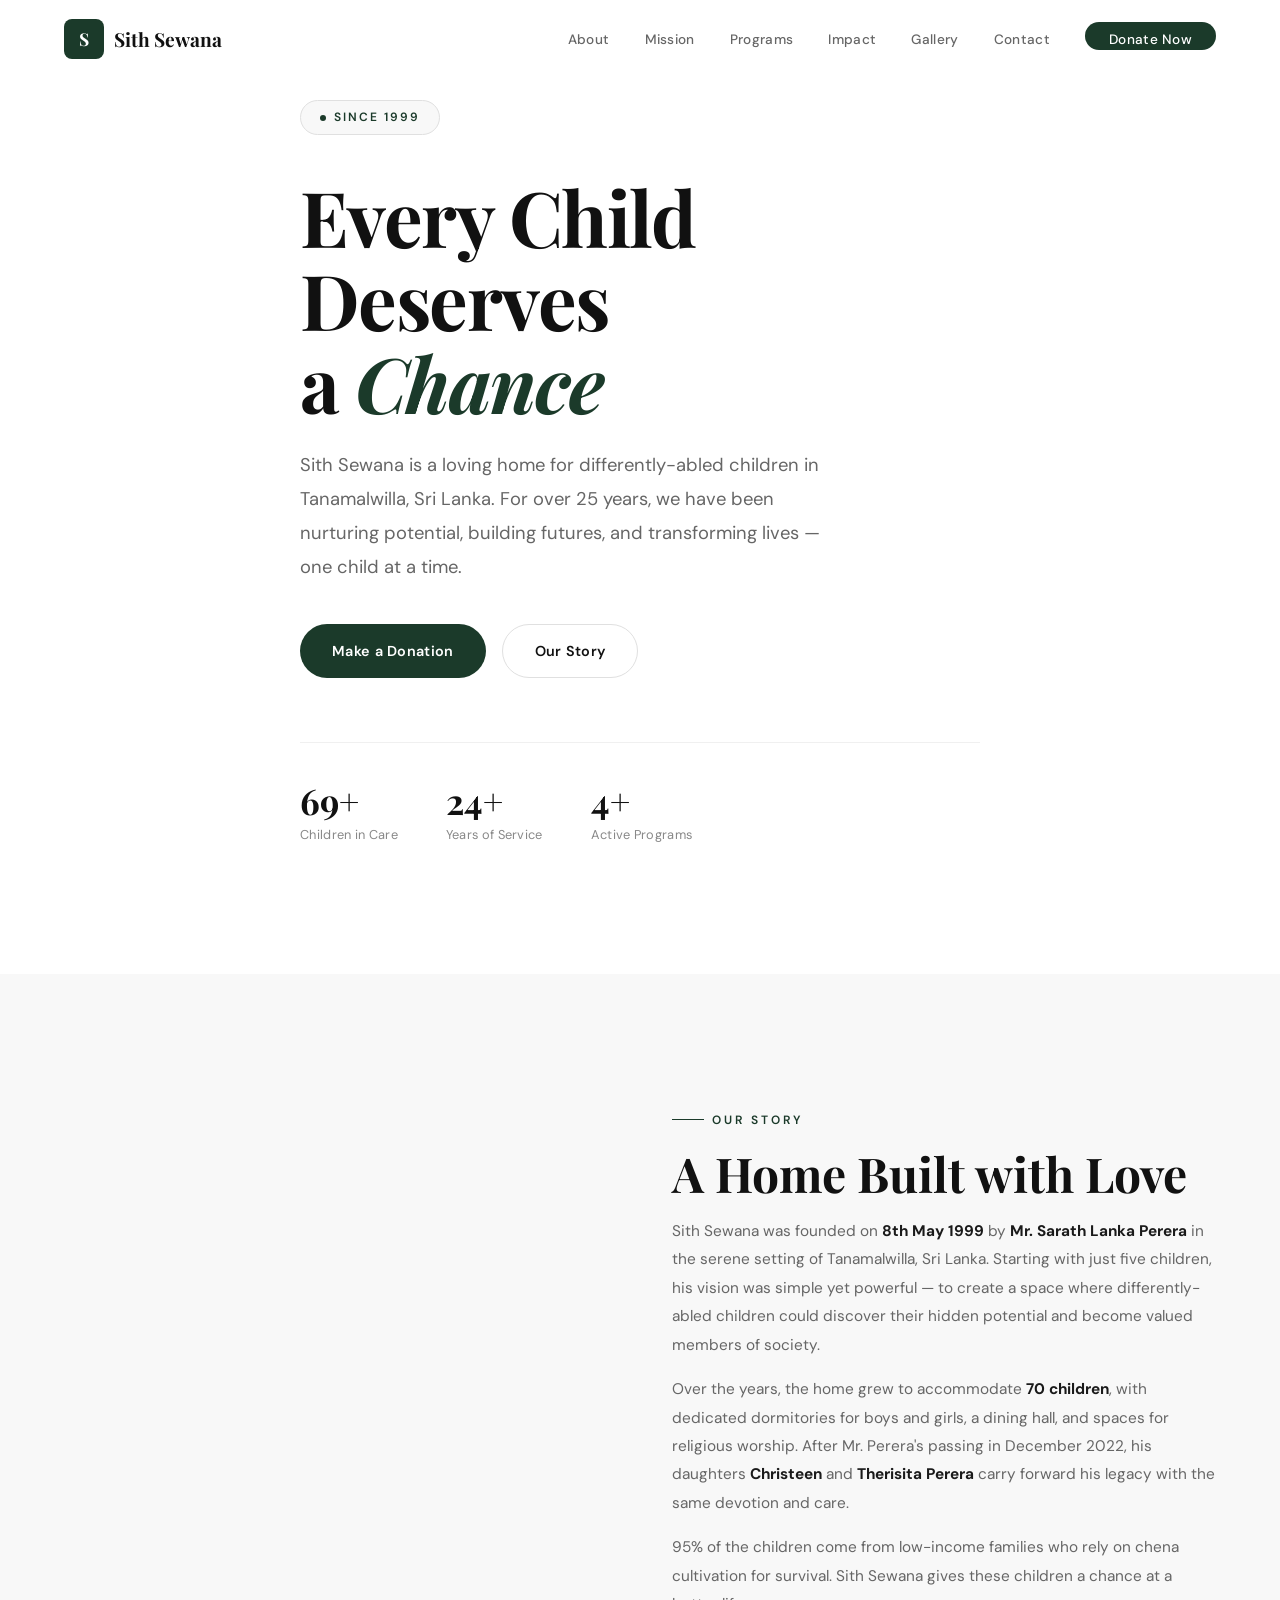
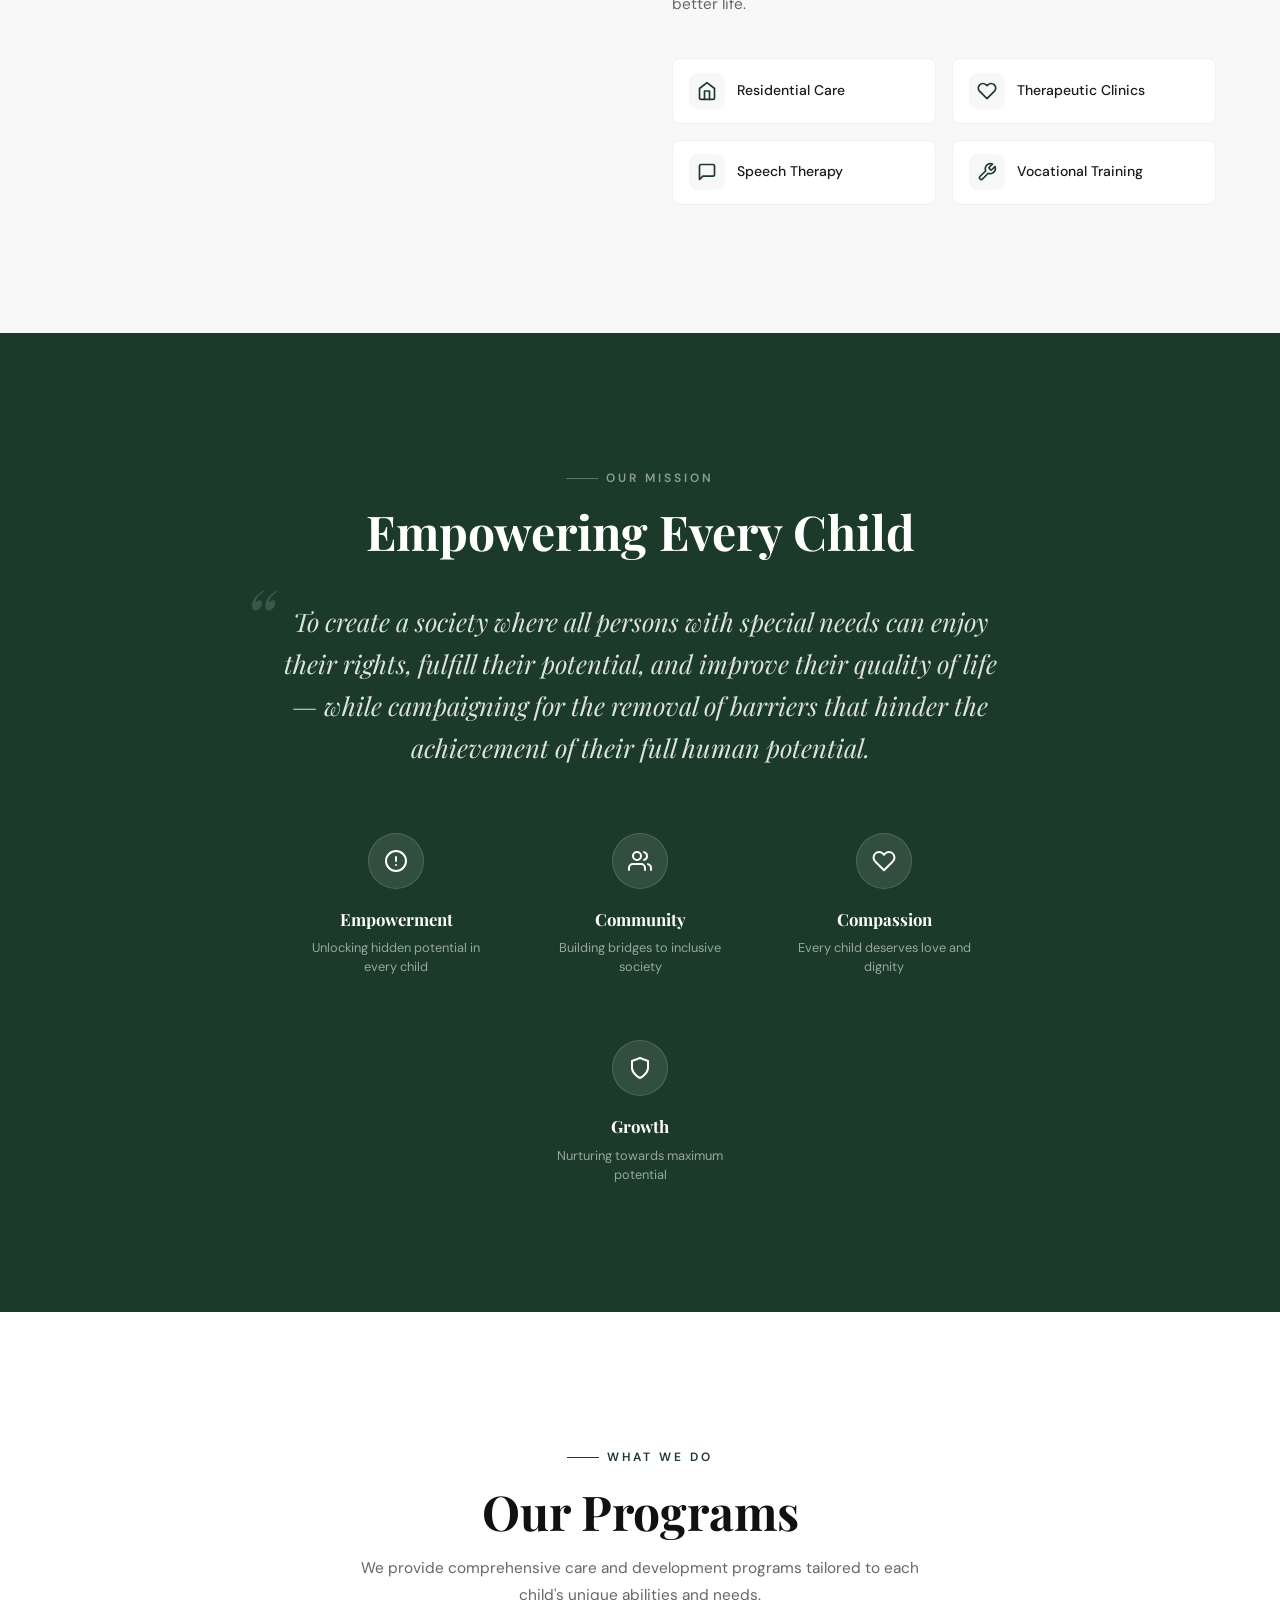
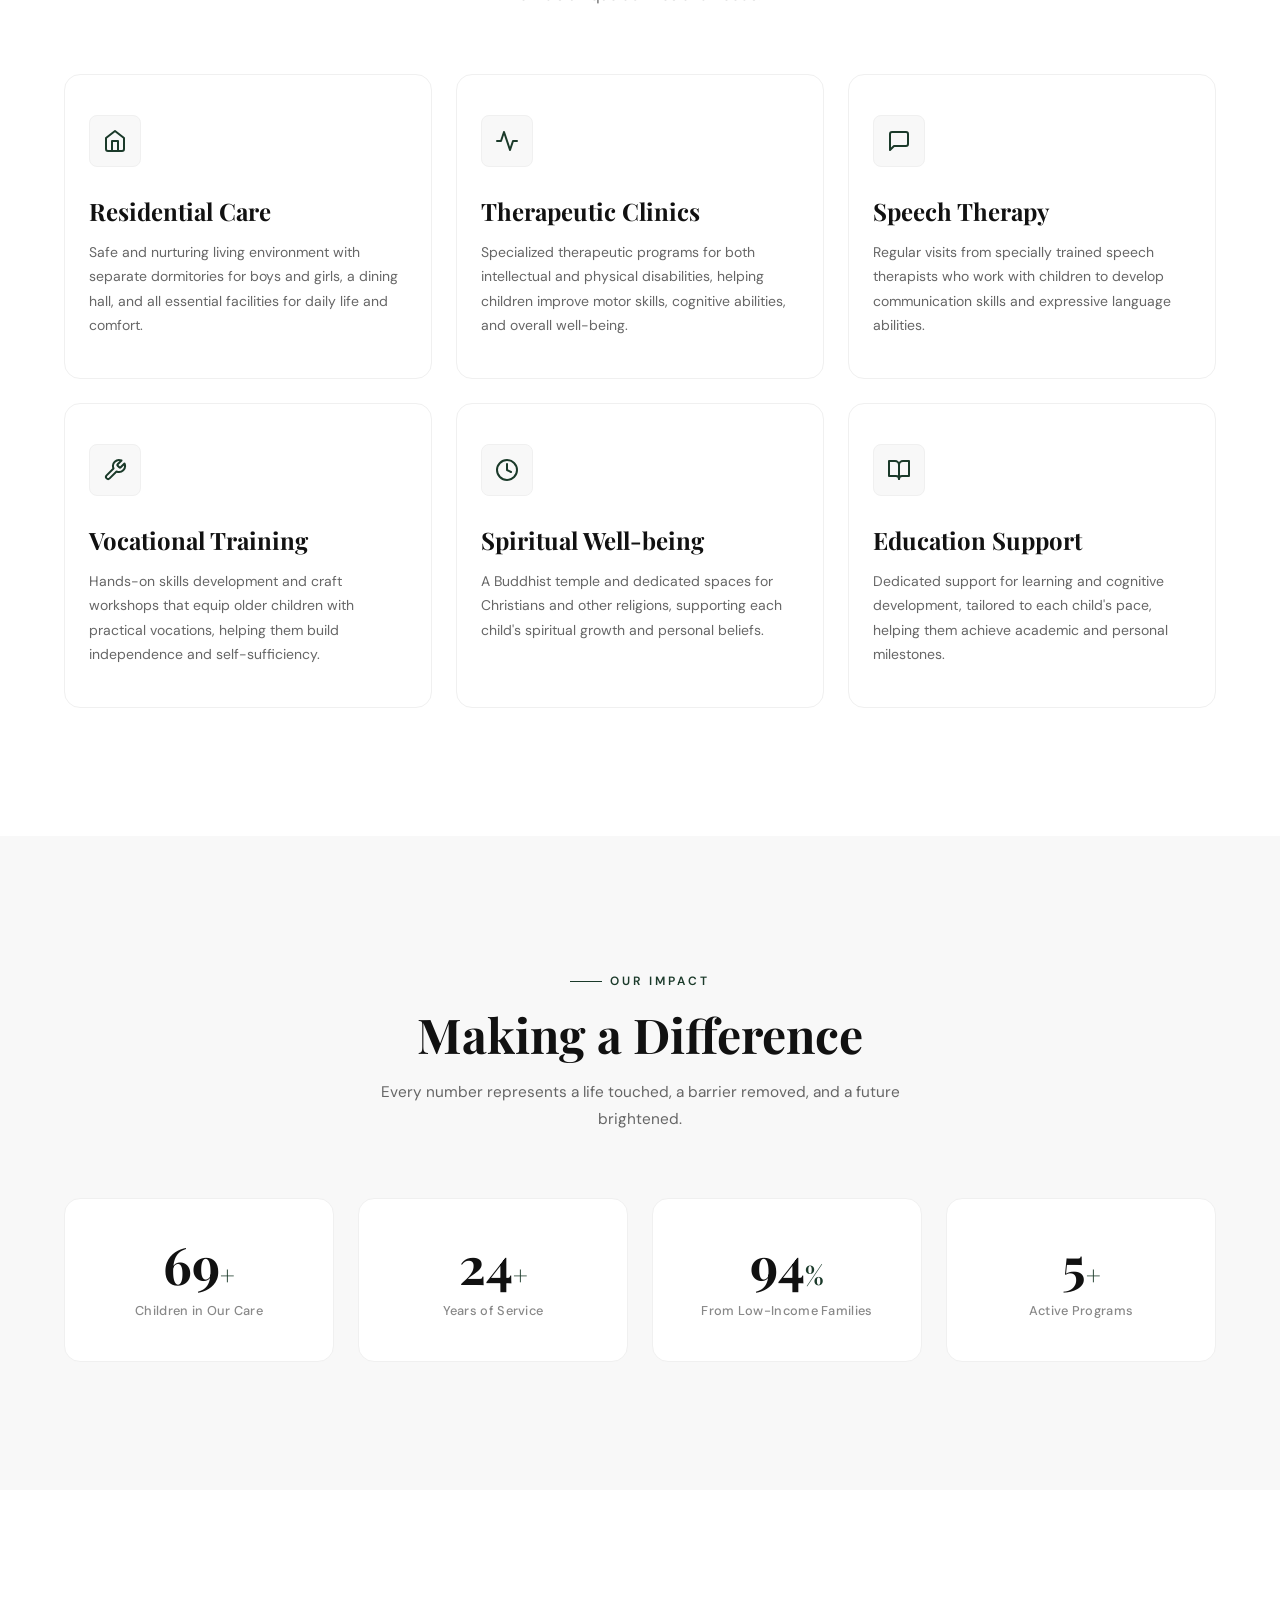
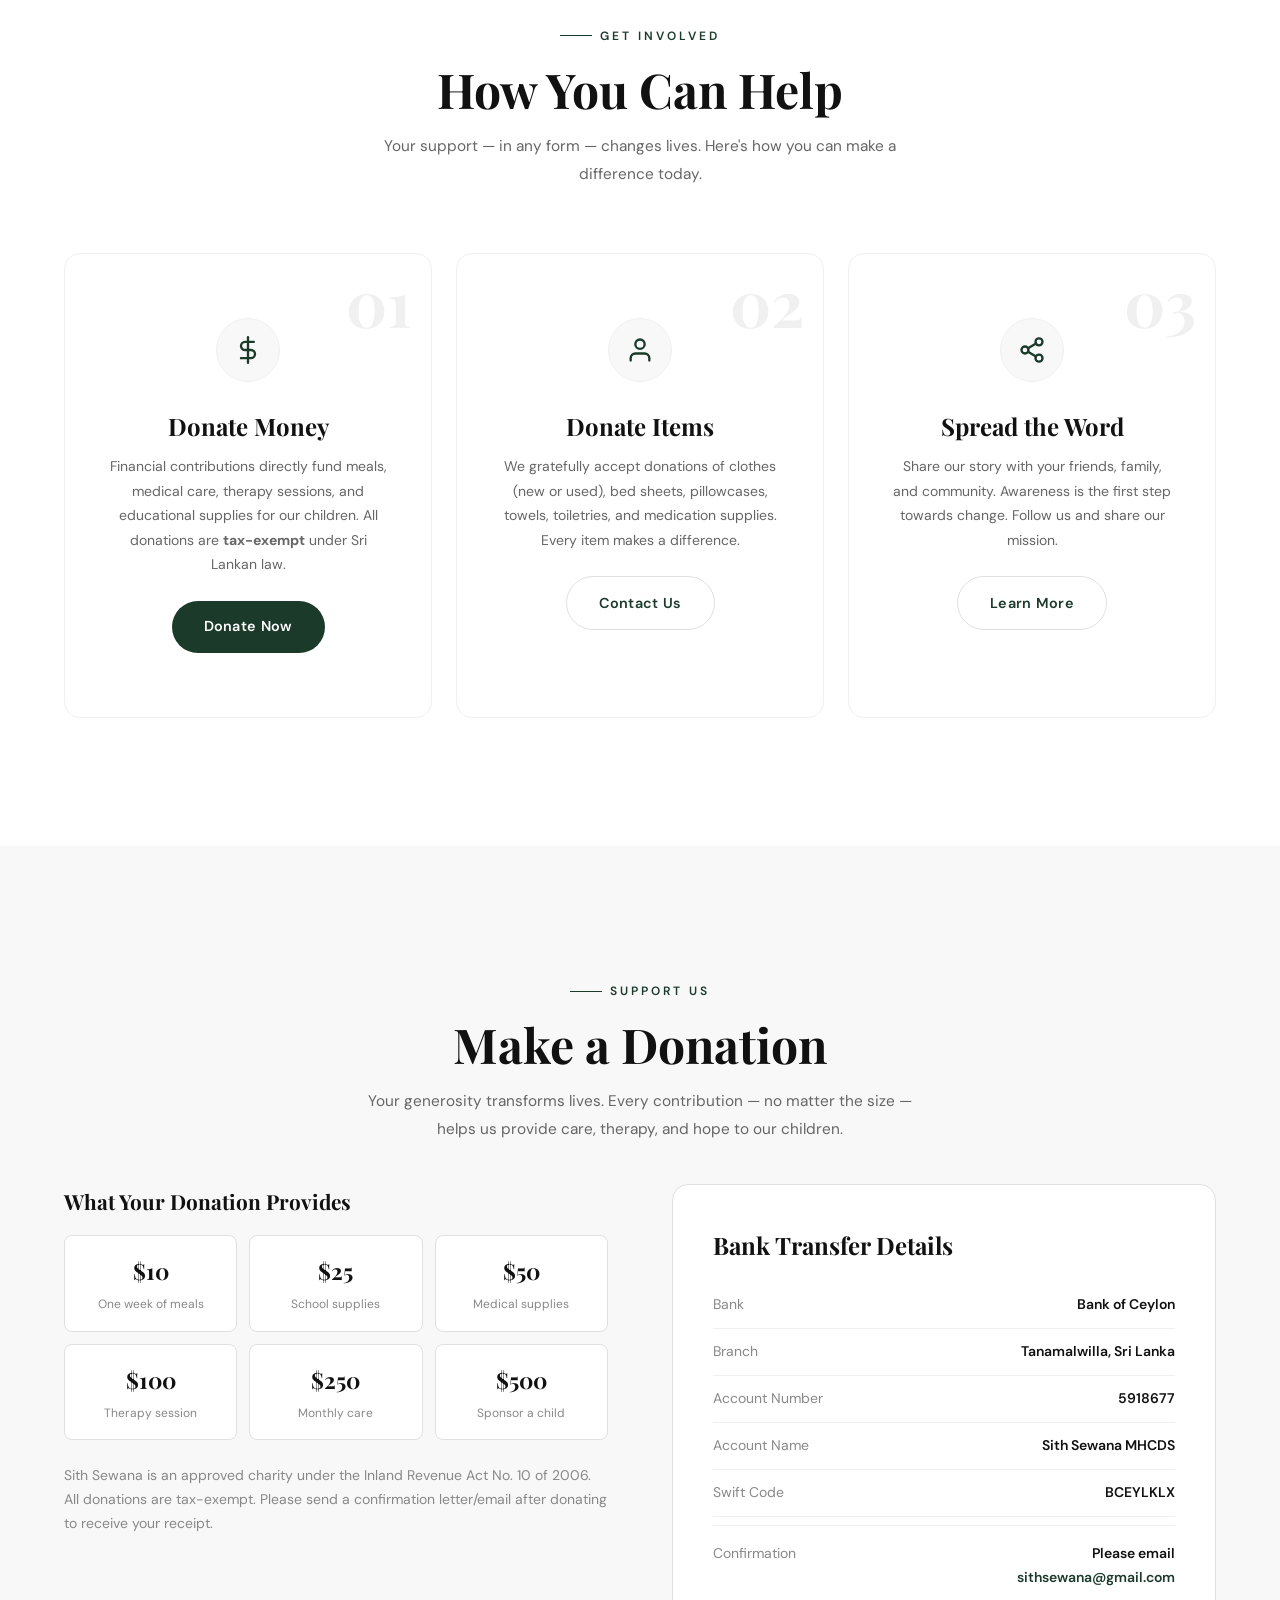
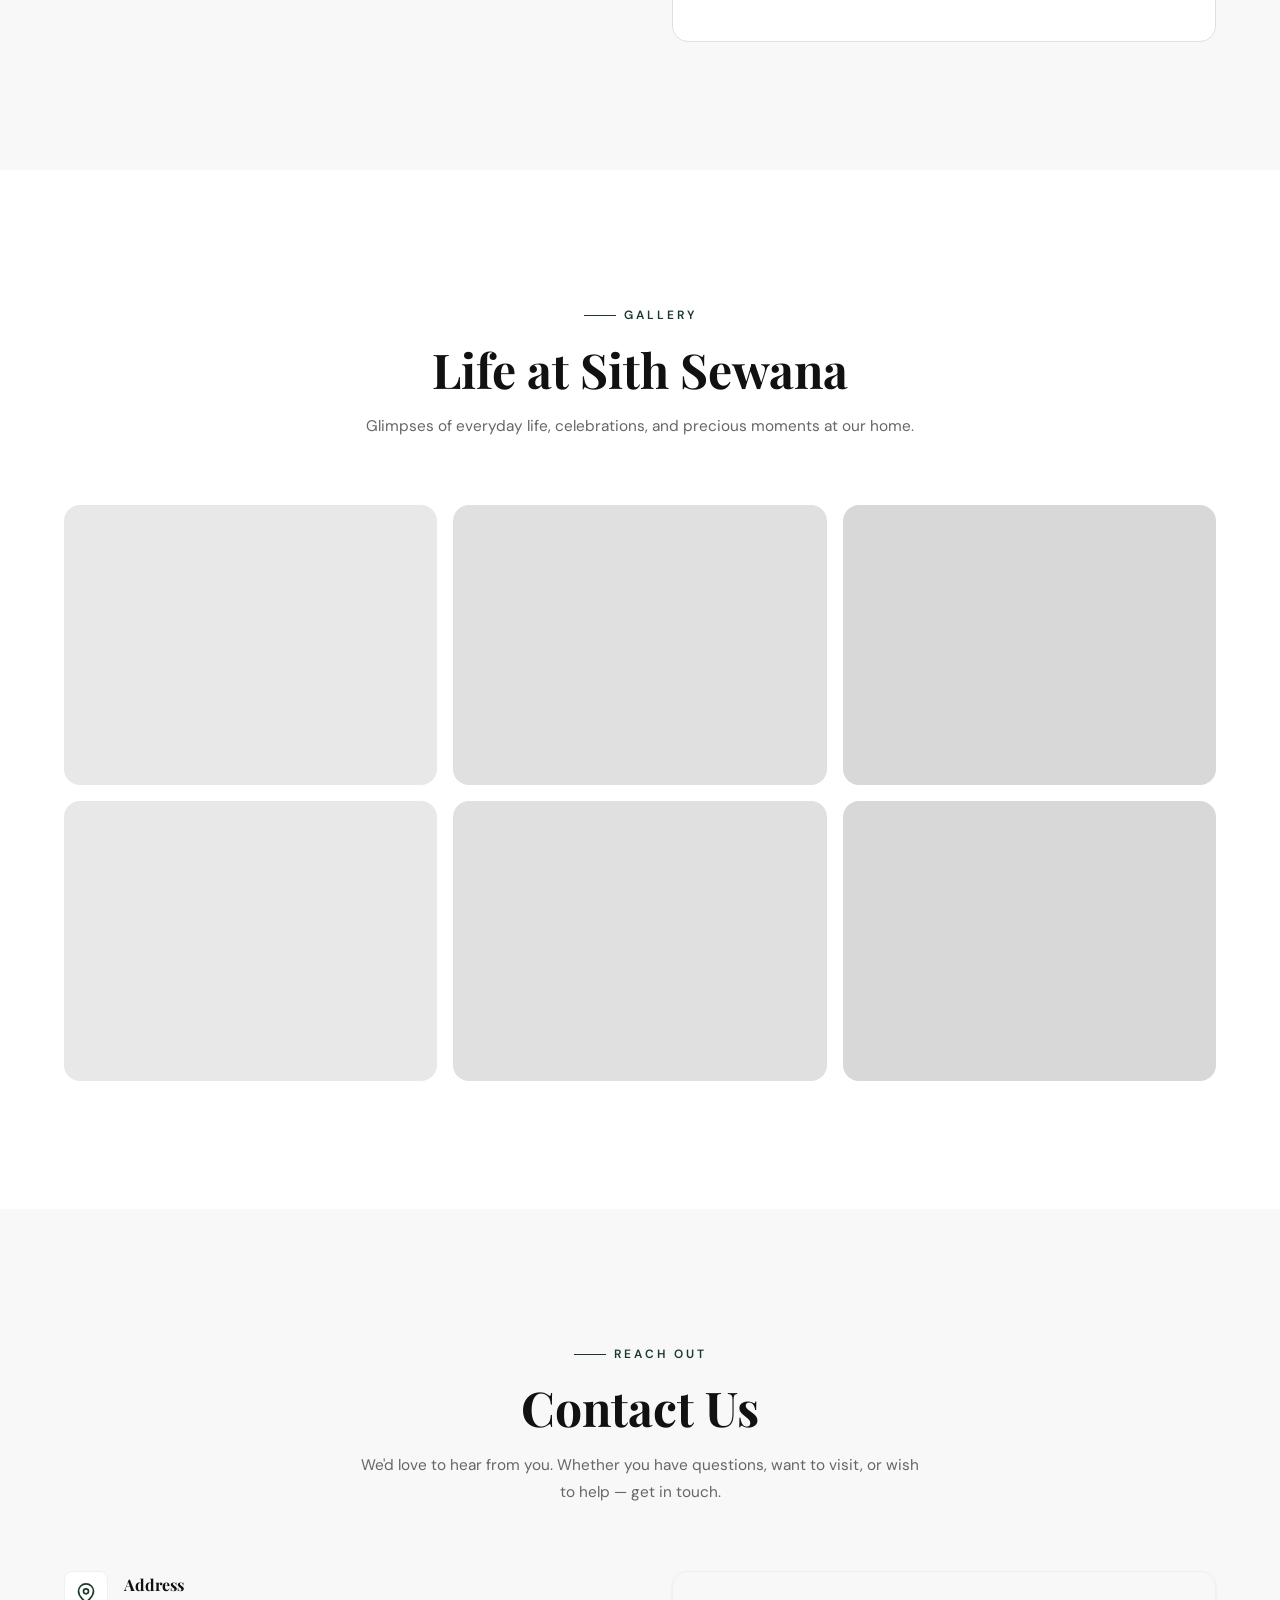
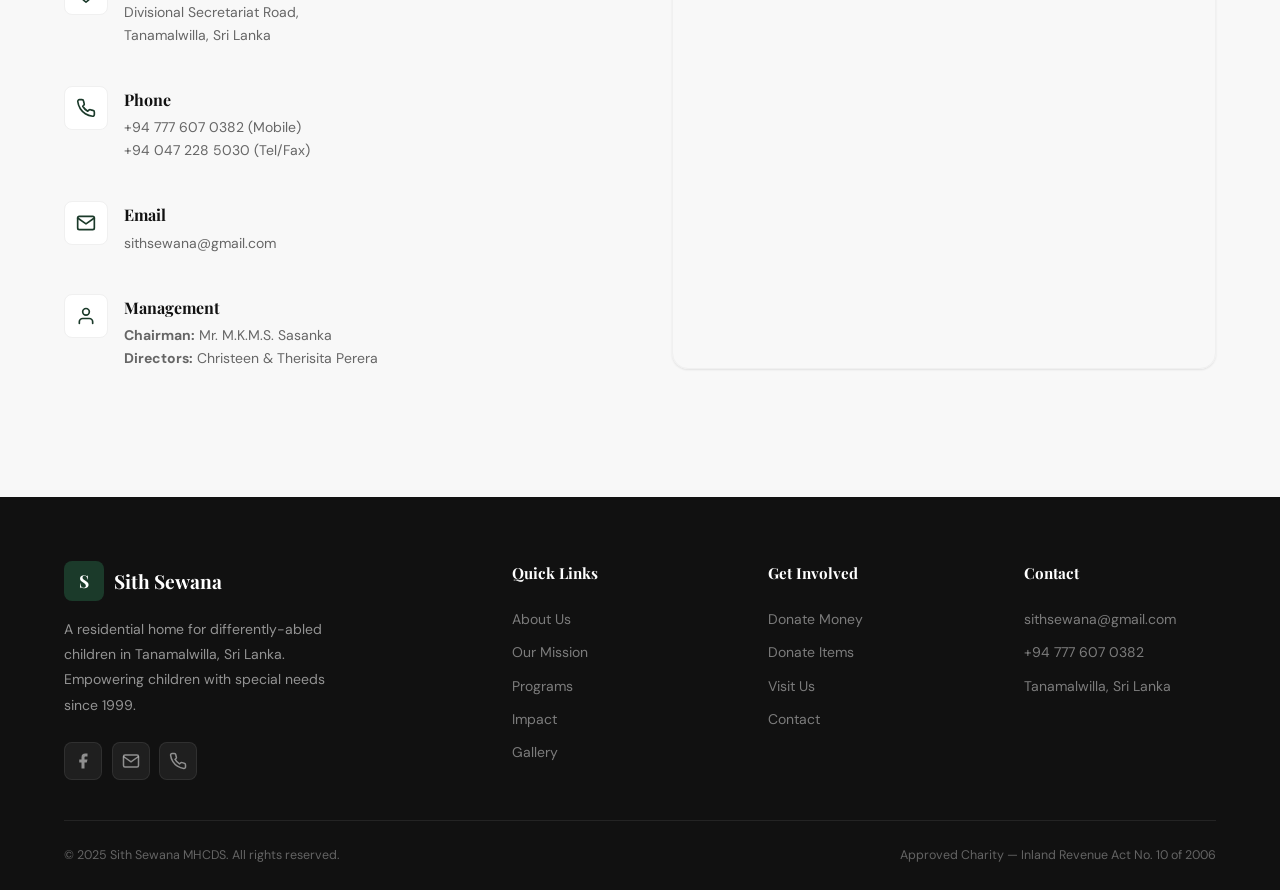
==== index.html @ 5d658898 "Add files via upload" ====
<!DOCTYPE html>
<html lang="en">
<head>
  <meta charset="UTF-8">
  <meta name="viewport" content="width=device-width, initial-scale=1.0">
  <title>Sith Sewana — Home for Differently-Abled Children | Tanamalwilla, Sri Lanka</title>
  <meta name="description" content="Sith Sewana is a residential home for differently-abled children in Tanamalwilla, Sri Lanka. Founded in 1999, we empower children with special needs through care, therapy, and vocational training. Support us today.">
  <meta name="keywords" content="Sith Sewana, differently-abled children, Tanamalwilla, Sri Lanka, charity, donation, residential home, children's home, special needs, therapy, vocational training, non-profit, handicapped children, speech therapy, Buddhist temple, donate Sri Lanka">
  <meta name="author" content="Sith Sewana MHCDS">

  <!-- Open Graph -->
  <meta property="og:title" content="Sith Sewana — Home for Differently-Abled Children">
  <meta property="og:description" content="Empowering differently-abled children in Sri Lanka since 1999. Donate, volunteer, or spread the word.">
  <meta property="og:type" content="website">
  <meta property="og:url" content="http://www.sithsewana.marmorealgroup.com/">

  <!-- Favicon -->
  <link rel="icon" type="image/svg+xml" href="data:image/svg+xml,%3Csvg xmlns='http://www.w3.org/2000/svg' viewBox='0 0 32 32'%3E%3Crect width='32' height='32' rx='6' fill='%231B3A2A'/%3E%3Ctext x='50%25' y='55%25' dominant-baseline='middle' text-anchor='middle' font-family='serif' font-size='18' font-weight='bold' fill='white'%3ES%3C/text%3E%3C/svg%3E">

  <!-- Styles -->
  <link rel="stylesheet" href="styles.css">

  <!-- Structured Data -->
  <script type="application/ld+json">
  {
    "@context": "https://schema.org",
    "@type": "NGO",
    "name": "Sith Sewana Mentally Handicapped Children's Development Society",
    "alternateName": "Sith Sewana MHCDS",
    "url": "http://www.sithsewana.marmorealgroup.com/",
    "description": "Residential home for differently-abled children in Tanamalwilla, Sri Lanka, founded in 1999.",
    "foundingDate": "1999-05-08",
    "founder": {
      "@type": "Person",
      "name": "Sarath Lanka Perera"
    },
    "address": {
      "@type": "PostalAddress",
      "streetAddress": "Divisional Secretariat Road",
      "addressLocality": "Tanamalwilla",
      "addressCountry": "LK"
    },
    "geo": {
      "@type": "GeoCoordinates",
      "latitude": "6.4387",
      "longitude": "80.9958"
    },
    "telephone": "+94777607382",
    "email": "sithsewana@gmail.com",
    "nonprofitStatus": "Nonprofit501c3"
  }
  </script>
</head>
<body>

<!-- ============ PRELOADER ============ -->
<div id="preloader">
  <div class="preloader-spinner"></div>
  <div class="preloader-text">Sith Sewana</div>
</div>

<!-- ============ NAVBAR ============ -->
<nav class="navbar" id="navbar">
  <div class="container nav-inner">
    <a href="#" class="nav-logo">
      <div class="nav-logo-icon">S</div>
      <span class="nav-logo-text">Sith Sewana</span>
    </a>
    <ul class="nav-links" id="nav-links">
      <li><a href="#about">About</a></li>
      <li><a href="#mission">Mission</a></li>
      <li><a href="#services">Programs</a></li>
      <li><a href="#impact">Impact</a></li>
      <li><a href="#gallery">Gallery</a></li>
      <li><a href="#contact">Contact</a></li>
      <li><a href="#donate" class="nav-donate-btn">Donate Now</a></li>
    </ul>
    <button class="hamburger" id="hamburger" aria-label="Toggle menu">
      <span></span><span></span><span></span>
    </button>
  </div>
</nav>

<!-- ============ HERO ============ -->
<section class="hero" id="hero">
  <div class="container hero-content">
    <div class="hero-badge">
      <span class="hero-badge-dot"></span>
      Since 1999
    </div>
    <h1>Every Child Deserves<br>a <em>Chance</em></h1>
    <p class="hero-text">
      Sith Sewana is a loving home for differently-abled children in Tanamalwilla, Sri Lanka. 
      For over 25 years, we have been nurturing potential, building futures, and transforming lives
      — one child at a time.
    </p>
    <div class="hero-btns">
      <a href="#donate" class="btn btn-primary">Make a Donation</a>
      <a href="#about" class="btn btn-outline">Our Story</a>
    </div>

    <div class="hero-stats">
      <div class="hero-stat">
        <h3><span class="counter" data-target="70">0</span>+</h3>
        <p>Children in Care</p>
      </div>
      <div class="hero-stat">
        <h3><span class="counter" data-target="25">0</span>+</h3>
        <p>Years of Service</p>
      </div>
      <div class="hero-stat">
        <h3><span class="counter" data-target="5">0</span>+</h3>
        <p>Active Programs</p>
      </div>
    </div>
  </div>
</section>

<!-- ============ ABOUT ============ -->
<section id="about">
  <div class="container">
    <div class="about-grid">
      <div class="about-image reveal">
        <img src="http://www.sithsewana.marmorealgroup.com/images/about.jpg" 
             alt="Sith Sewana residential home in Tanamalwilla"
             onerror="this.parentElement.style.background='#f0f0f0'; this.style.display='none'">
        <div class="about-image-badge">Est. 1999</div>
      </div>

      <div class="about-text reveal reveal-delay-2">
        <span class="section-label">Our Story</span>
        <h2 class="section-title">A Home Built with Love</h2>
        <p>
          Sith Sewana was founded on <strong>8th May 1999</strong> by <strong>Mr. Sarath Lanka Perera</strong> 
          in the serene setting of Tanamalwilla, Sri Lanka. Starting with just five children, his vision 
          was simple yet powerful — to create a space where differently-abled children could discover 
          their hidden potential and become valued members of society.
        </p>
        <p>
          Over the years, the home grew to accommodate <strong>70 children</strong>, with dedicated 
          dormitories for boys and girls, a dining hall, and spaces for religious worship. 
          After Mr. Perera's passing in December 2022, his daughters <strong>Christeen</strong> and 
          <strong>Therisita Perera</strong> carry forward his legacy with the same devotion and care.
        </p>
        <p>
          95% of the children come from low-income families who rely on chena cultivation for survival. 
          Sith Sewana gives these children a chance at a better life.
        </p>

        <div class="about-highlights">
          <div class="about-highlight">
            <div class="about-highlight-icon">
              <svg width="20" height="20" viewBox="0 0 24 24" fill="none" stroke="currentColor" stroke-width="2" stroke-linecap="round" stroke-linejoin="round"><path d="M3 9l9-7 9 7v11a2 2 0 0 1-2 2H5a2 2 0 0 1-2-2z"/><polyline points="9 22 9 12 15 12 15 22"/></svg>
            </div>
            <span>Residential Care</span>
          </div>
          <div class="about-highlight">
            <div class="about-highlight-icon">
              <svg width="20" height="20" viewBox="0 0 24 24" fill="none" stroke="currentColor" stroke-width="2" stroke-linecap="round" stroke-linejoin="round"><path d="M20.84 4.61a5.5 5.5 0 0 0-7.78 0L12 5.67l-1.06-1.06a5.5 5.5 0 0 0-7.78 7.78l1.06 1.06L12 21.23l7.78-7.78 1.06-1.06a5.5 5.5 0 0 0 0-7.78z"/></svg>
            </div>
            <span>Therapeutic Clinics</span>
          </div>
          <div class="about-highlight">
            <div class="about-highlight-icon">
              <svg width="20" height="20" viewBox="0 0 24 24" fill="none" stroke="currentColor" stroke-width="2" stroke-linecap="round" stroke-linejoin="round"><path d="M21 15a2 2 0 0 1-2 2H7l-4 4V5a2 2 0 0 1 2-2h14a2 2 0 0 1 2 2z"/></svg>
            </div>
            <span>Speech Therapy</span>
          </div>
          <div class="about-highlight">
            <div class="about-highlight-icon">
              <svg width="20" height="20" viewBox="0 0 24 24" fill="none" stroke="currentColor" stroke-width="2" stroke-linecap="round" stroke-linejoin="round"><path d="M14.7 6.3a1 1 0 0 0 0 1.4l1.6 1.6a1 1 0 0 0 1.4 0l3.77-3.77a6 6 0 0 1-7.94 7.94l-6.91 6.91a2.12 2.12 0 0 1-3-3l6.91-6.91a6 6 0 0 1 7.94-7.94l-3.76 3.76z"/></svg>
            </div>
            <span>Vocational Training</span>
          </div>
        </div>
      </div>
    </div>
  </div>
</section>

<!-- ============ MISSION ============ -->
<section id="mission">
  <div class="container mission-content reveal">
    <span class="section-label">Our Mission</span>
    <h2 class="section-title">Empowering Every Child</h2>

    <div class="mission-quote">
      To create a society where all persons with special needs can enjoy their rights, 
      fulfill their potential, and improve their quality of life — while campaigning 
      for the removal of barriers that hinder the achievement of their full human potential.
    </div>

    <div class="mission-values">
      <div class="mission-value reveal reveal-delay-1">
        <div class="mission-value-icon">
          <svg width="24" height="24" viewBox="0 0 24 24" fill="none" stroke="currentColor" stroke-width="2" stroke-linecap="round" stroke-linejoin="round"><circle cx="12" cy="12" r="10"/><line x1="12" y1="8" x2="12" y2="12"/><line x1="12" y1="16" x2="12.01" y2="16"/></svg>
        </div>
        <h4>Empowerment</h4>
        <p>Unlocking hidden potential in every child</p>
      </div>
      <div class="mission-value reveal reveal-delay-2">
        <div class="mission-value-icon">
          <svg width="24" height="24" viewBox="0 0 24 24" fill="none" stroke="currentColor" stroke-width="2" stroke-linecap="round" stroke-linejoin="round"><path d="M17 21v-2a4 4 0 0 0-4-4H5a4 4 0 0 0-4 4v2"/><circle cx="9" cy="7" r="4"/><path d="M23 21v-2a4 4 0 0 0-3-3.87"/><path d="M16 3.13a4 4 0 0 1 0 7.75"/></svg>
        </div>
        <h4>Community</h4>
        <p>Building bridges to inclusive society</p>
      </div>
      <div class="mission-value reveal reveal-delay-3">
        <div class="mission-value-icon">
          <svg width="24" height="24" viewBox="0 0 24 24" fill="none" stroke="currentColor" stroke-width="2" stroke-linecap="round" stroke-linejoin="round"><path d="M20.84 4.61a5.5 5.5 0 0 0-7.78 0L12 5.67l-1.06-1.06a5.5 5.5 0 0 0-7.78 7.78l1.06 1.06L12 21.23l7.78-7.78 1.06-1.06a5.5 5.5 0 0 0 0-7.78z"/></svg>
        </div>
        <h4>Compassion</h4>
        <p>Every child deserves love and dignity</p>
      </div>
      <div class="mission-value reveal reveal-delay-4">
        <div class="mission-value-icon">
          <svg width="24" height="24" viewBox="0 0 24 24" fill="none" stroke="currentColor" stroke-width="2" stroke-linecap="round" stroke-linejoin="round"><path d="M12 22s8-4 8-10V5l-8-3-8 3v7c0 6 8 10 8 10z"/></svg>
        </div>
        <h4>Growth</h4>
        <p>Nurturing towards maximum potential</p>
      </div>
    </div>
  </div>
</section>

<!-- ============ SERVICES / PROGRAMS ============ -->
<section id="services">
  <div class="container">
    <div class="text-center reveal">
      <span class="section-label">What We Do</span>
      <h2 class="section-title">Our Programs</h2>
      <p class="section-subtitle mx-auto">
        We provide comprehensive care and development programs tailored to each child's unique abilities and needs.
      </p>
    </div>

    <div class="services-grid">
      <div class="service-card reveal reveal-delay-1">
        <div class="service-icon">
          <svg width="24" height="24" viewBox="0 0 24 24" fill="none" stroke="currentColor" stroke-width="2" stroke-linecap="round" stroke-linejoin="round"><path d="M3 9l9-7 9 7v11a2 2 0 0 1-2 2H5a2 2 0 0 1-2-2z"/><polyline points="9 22 9 12 15 12 15 22"/></svg>
        </div>
        <h3>Residential Care</h3>
        <p>
          Safe and nurturing living environment with separate dormitories for boys and girls, 
          a dining hall, and all essential facilities for daily life and comfort.
        </p>
      </div>

      <div class="service-card reveal reveal-delay-2">
        <div class="service-icon">
          <svg width="24" height="24" viewBox="0 0 24 24" fill="none" stroke="currentColor" stroke-width="2" stroke-linecap="round" stroke-linejoin="round"><path d="M22 12h-4l-3 9L9 3l-3 9H2"/></svg>
        </div>
        <h3>Therapeutic Clinics</h3>
        <p>
          Specialized therapeutic programs for both intellectual and physical disabilities, 
          helping children improve motor skills, cognitive abilities, and overall well-being.
        </p>
      </div>

      <div class="service-card reveal reveal-delay-3">
        <div class="service-icon">
          <svg width="24" height="24" viewBox="0 0 24 24" fill="none" stroke="currentColor" stroke-width="2" stroke-linecap="round" stroke-linejoin="round"><path d="M21 15a2 2 0 0 1-2 2H7l-4 4V5a2 2 0 0 1 2-2h14a2 2 0 0 1 2 2z"/></svg>
        </div>
        <h3>Speech Therapy</h3>
        <p>
          Regular visits from specially trained speech therapists who work with children 
          to develop communication skills and expressive language abilities.
        </p>
      </div>

      <div class="service-card reveal reveal-delay-1">
        <div class="service-icon">
          <svg width="24" height="24" viewBox="0 0 24 24" fill="none" stroke="currentColor" stroke-width="2" stroke-linecap="round" stroke-linejoin="round"><path d="M14.7 6.3a1 1 0 0 0 0 1.4l1.6 1.6a1 1 0 0 0 1.4 0l3.77-3.77a6 6 0 0 1-7.94 7.94l-6.91 6.91a2.12 2.12 0 0 1-3-3l6.91-6.91a6 6 0 0 1 7.94-7.94l-3.76 3.76z"/></svg>
        </div>
        <h3>Vocational Training</h3>
        <p>
          Hands-on skills development and craft workshops that equip older children 
          with practical vocations, helping them build independence and self-sufficiency.
        </p>
      </div>

      <div class="service-card reveal reveal-delay-2">
        <div class="service-icon">
          <svg width="24" height="24" viewBox="0 0 24 24" fill="none" stroke="currentColor" stroke-width="2" stroke-linecap="round" stroke-linejoin="round"><circle cx="12" cy="12" r="10"/><path d="M12 6v6l4 2"/></svg>
        </div>
        <h3>Spiritual Well-being</h3>
        <p>
          A Buddhist temple and dedicated spaces for Christians and other religions, 
          supporting each child's spiritual growth and personal beliefs.
        </p>
      </div>

      <div class="service-card reveal reveal-delay-3">
        <div class="service-icon">
          <svg width="24" height="24" viewBox="0 0 24 24" fill="none" stroke="currentColor" stroke-width="2" stroke-linecap="round" stroke-linejoin="round"><path d="M2 3h6a4 4 0 0 1 4 4v14a3 3 0 0 0-3-3H2z"/><path d="M22 3h-6a4 4 0 0 0-4 4v14a3 3 0 0 1 3-3h7z"/></svg>
        </div>
        <h3>Education Support</h3>
        <p>
          Dedicated support for learning and cognitive development, tailored to each child's 
          pace, helping them achieve academic and personal milestones.
        </p>
      </div>
    </div>
  </div>
</section>

<!-- ============ IMPACT ============ -->
<section id="impact">
  <div class="container">
    <div class="text-center reveal">
      <span class="section-label">Our Impact</span>
      <h2 class="section-title">Making a Difference</h2>
      <p class="section-subtitle mx-auto">
        Every number represents a life touched, a barrier removed, and a future brightened.
      </p>
    </div>

    <div class="impact-grid">
      <div class="impact-card reveal reveal-delay-1">
        <div class="impact-number">
          <span class="counter" data-target="70">0</span><span class="suffix">+</span>
        </div>
        <div class="impact-label">Children in Our Care</div>
      </div>

      <div class="impact-card reveal reveal-delay-2">
        <div class="impact-number">
          <span class="counter" data-target="25">0</span><span class="suffix">+</span>
        </div>
        <div class="impact-label">Years of Service</div>
      </div>

      <div class="impact-card reveal reveal-delay-3">
        <div class="impact-number">
          <span class="counter" data-target="95">0</span><span class="suffix">%</span>
        </div>
        <div class="impact-label">From Low-Income Families</div>
      </div>

      <div class="impact-card reveal reveal-delay-4">
        <div class="impact-number">
          <span class="counter" data-target="6">0</span><span class="suffix">+</span>
        </div>
        <div class="impact-label">Active Programs</div>
      </div>
    </div>
  </div>
</section>

<!-- ============ HOW TO HELP ============ -->
<section id="help">
  <div class="container">
    <div class="text-center reveal">
      <span class="section-label">Get Involved</span>
      <h2 class="section-title">How You Can Help</h2>
      <p class="section-subtitle mx-auto">
        Your support — in any form — changes lives. Here's how you can make a difference today.
      </p>
    </div>

    <div class="help-grid">
      <div class="help-card reveal reveal-delay-1">
        <div class="help-card-number">01</div>
        <div class="help-icon">
          <svg width="28" height="28" viewBox="0 0 24 24" fill="none" stroke="currentColor" stroke-width="2" stroke-linecap="round" stroke-linejoin="round"><line x1="12" y1="1" x2="12" y2="23"/><path d="M17 5H9.5a3.5 3.5 0 0 0 0 7h5a3.5 3.5 0 0 1 0 7H6"/></svg>
        </div>
        <h3>Donate Money</h3>
        <p>
          Financial contributions directly fund meals, medical care, therapy sessions, 
          and educational supplies for our children. All donations are <strong>tax-exempt</strong> 
          under Sri Lankan law.
        </p>
        <a href="#donate" class="btn btn-primary">Donate Now</a>
      </div>

      <div class="help-card reveal reveal-delay-2">
        <div class="help-card-number">02</div>
        <div class="help-icon">
          <svg width="28" height="28" viewBox="0 0 24 24" fill="none" stroke="currentColor" stroke-width="2" stroke-linecap="round" stroke-linejoin="round"><path d="M20 21v-2a4 4 0 0 0-4-4H8a4 4 0 0 0-4 4v2"/><circle cx="12" cy="7" r="4"/></svg>
        </div>
        <h3>Donate Items</h3>
        <p>
          We gratefully accept donations of clothes (new or used), bed sheets, pillowcases, 
          towels, toiletries, and medication supplies. Every item makes a difference.
        </p>
        <a href="#contact" class="btn btn-outline-dark">Contact Us</a>
      </div>

      <div class="help-card reveal reveal-delay-3">
        <div class="help-card-number">03</div>
        <div class="help-icon">
          <svg width="28" height="28" viewBox="0 0 24 24" fill="none" stroke="currentColor" stroke-width="2" stroke-linecap="round" stroke-linejoin="round"><circle cx="18" cy="5" r="3"/><circle cx="6" cy="12" r="3"/><circle cx="18" cy="19" r="3"/><line x1="8.59" y1="13.51" x2="15.42" y2="17.49"/><line x1="15.41" y1="6.51" x2="8.59" y2="10.49"/></svg>
        </div>
        <h3>Spread the Word</h3>
        <p>
          Share our story with your friends, family, and community. 
          Awareness is the first step towards change. Follow us and share our mission.
        </p>
        <a href="#contact" class="btn btn-outline-dark">Learn More</a>
      </div>
    </div>
  </div>
</section>

<!-- ============ DONATE ============ -->
<section id="donate">
  <div class="container donate-content">
    <div class="text-center reveal">
      <span class="section-label">Support Us</span>
      <h2 class="section-title">Make a Donation</h2>
      <p class="section-subtitle mx-auto">
        Your generosity transforms lives. Every contribution — no matter the size — 
        helps us provide care, therapy, and hope to our children.
      </p>
    </div>

    <div class="donate-grid">
      <div class="reveal reveal-delay-1">
        <h3 class="donate-heading">What Your Donation Provides</h3>
        <div class="donate-amounts">
          <div class="donate-amount">
            <div class="amount">$10</div>
            <div class="desc">One week of meals</div>
          </div>
          <div class="donate-amount">
            <div class="amount">$25</div>
            <div class="desc">School supplies</div>
          </div>
          <div class="donate-amount">
            <div class="amount">$50</div>
            <div class="desc">Medical supplies</div>
          </div>
          <div class="donate-amount">
            <div class="amount">$100</div>
            <div class="desc">Therapy session</div>
          </div>
          <div class="donate-amount">
            <div class="amount">$250</div>
            <div class="desc">Monthly care</div>
          </div>
          <div class="donate-amount">
            <div class="amount">$500</div>
            <div class="desc">Sponsor a child</div>
          </div>
        </div>

        <p class="donate-note">
          Sith Sewana is an approved charity under the Inland Revenue Act No. 10 of 2006. 
          All donations are tax-exempt. Please send a confirmation letter/email after donating 
          to receive your receipt.
        </p>
      </div>

      <div class="bank-details reveal reveal-delay-2">
        <h3>Bank Transfer Details</h3>
        <div class="bank-row">
          <span class="label">Bank</span>
          <span class="value">Bank of Ceylon</span>
        </div>
        <div class="bank-row">
          <span class="label">Branch</span>
          <span class="value">Tanamalwilla, Sri Lanka</span>
        </div>
        <div class="bank-row">
          <span class="label">Account Number</span>
          <span class="value">5918677</span>
        </div>
        <div class="bank-row">
          <span class="label">Account Name</span>
          <span class="value">Sith Sewana MHCDS</span>
        </div>
        <div class="bank-row">
          <span class="label">Swift Code</span>
          <span class="value">BCEYLKLX</span>
        </div>
        <div class="bank-row bank-row-last">
          <span class="label">Confirmation</span>
          <span class="value value-right">
            Please email<br>
            <a href="mailto:sithsewana@gmail.com">sithsewana@gmail.com</a>
          </span>
        </div>
      </div>
    </div>
  </div>
</section>

<!-- ============ GALLERY ============ -->
<section id="gallery">
  <div class="container">
    <div class="text-center reveal">
      <span class="section-label">Gallery</span>
      <h2 class="section-title">Life at Sith Sewana</h2>
      <p class="section-subtitle mx-auto">
        Glimpses of everyday life, celebrations, and precious moments at our home.
      </p>
    </div>

    <div class="gallery-grid">
      <div class="gallery-item reveal reveal-delay-1">
        <img src="http://www.sithsewana.marmorealgroup.com/images/gallery-1.jpg" 
             alt="Children at Sith Sewana"
             onerror="this.parentElement.style.background='#e8e8e8'; this.style.display='none'">
        <div class="gallery-item-overlay"><span>Our Children</span></div>
      </div>
      <div class="gallery-item reveal reveal-delay-2">
        <img src="http://www.sithsewana.marmorealgroup.com/images/gallery-2.jpg" 
             alt="Learning activities"
             onerror="this.parentElement.style.background='#e0e0e0'; this.style.display='none'">
        <div class="gallery-item-overlay"><span>Learning Activities</span></div>
      </div>
      <div class="gallery-item reveal reveal-delay-3">
        <img src="http://www.sithsewana.marmorealgroup.com/images/gallery-3.jpg" 
             alt="The home grounds"
             onerror="this.parentElement.style.background='#d8d8d8'; this.style.display='none'">
        <div class="gallery-item-overlay"><span>Our Home</span></div>
      </div>
      <div class="gallery-item reveal reveal-delay-1">
        <img src="http://www.sithsewana.marmorealgroup.com/images/gallery-4.jpg" 
             alt="Celebrations at Sith Sewana"
             onerror="this.parentElement.style.background='#e8e8e8'; this.style.display='none'">
        <div class="gallery-item-overlay"><span>Celebrations</span></div>
      </div>
      <div class="gallery-item reveal reveal-delay-2">
        <img src="http://www.sithsewana.marmorealgroup.com/images/gallery-5.jpg" 
             alt="Therapy sessions"
             onerror="this.parentElement.style.background='#e0e0e0'; this.style.display='none'">
        <div class="gallery-item-overlay"><span>Therapy Sessions</span></div>
      </div>
      <div class="gallery-item reveal reveal-delay-3">
        <img src="http://www.sithsewana.marmorealgroup.com/images/gallery-6.jpg" 
             alt="Community events"
             onerror="this.parentElement.style.background='#d8d8d8'; this.style.display='none'">
        <div class="gallery-item-overlay"><span>Community</span></div>
      </div>
    </div>
  </div>
</section>

<!-- Lightbox -->
<div class="lightbox" id="lightbox">
  <button class="lightbox-close" aria-label="Close">&times;</button>
  <img id="lightbox-img" src="" alt="">
</div>

<!-- ============ CONTACT ============ -->
<section id="contact">
  <div class="container">
    <div class="text-center reveal">
      <span class="section-label">Reach Out</span>
      <h2 class="section-title">Contact Us</h2>
      <p class="section-subtitle mx-auto">
        We'd love to hear from you. Whether you have questions, want to visit, or wish to help — get in touch.
      </p>
    </div>

    <div class="contact-grid">
      <div class="contact-info reveal reveal-delay-1">
        <div class="contact-item">
          <div class="contact-icon">
            <svg width="20" height="20" viewBox="0 0 24 24" fill="none" stroke="currentColor" stroke-width="2" stroke-linecap="round" stroke-linejoin="round"><path d="M21 10c0 7-9 13-9 13s-9-6-9-13a9 9 0 0 1 18 0z"/><circle cx="12" cy="10" r="3"/></svg>
          </div>
          <div>
            <h4>Address</h4>
            <p>Divisional Secretariat Road,<br>Tanamalwilla, Sri Lanka</p>
          </div>
        </div>

        <div class="contact-item">
          <div class="contact-icon">
            <svg width="20" height="20" viewBox="0 0 24 24" fill="none" stroke="currentColor" stroke-width="2" stroke-linecap="round" stroke-linejoin="round"><path d="M22 16.92v3a2 2 0 0 1-2.18 2 19.79 19.79 0 0 1-8.63-3.07 19.5 19.5 0 0 1-6-6 19.79 19.79 0 0 1-3.07-8.67A2 2 0 0 1 4.11 2h3a2 2 0 0 1 2 1.72 12.84 12.84 0 0 0 .7 2.81 2 2 0 0 1-.45 2.11L8.09 9.91a16 16 0 0 0 6 6l1.27-1.27a2 2 0 0 1 2.11-.45 12.84 12.84 0 0 0 2.81.7A2 2 0 0 1 22 16.92z"/></svg>
          </div>
          <div>
            <h4>Phone</h4>
            <p>
              <a href="tel:+94777607382">+94 777 607 0382</a> (Mobile)<br>
              <a href="tel:+94472285030">+94 047 228 5030</a> (Tel/Fax)
            </p>
          </div>
        </div>

        <div class="contact-item">
          <div class="contact-icon">
            <svg width="20" height="20" viewBox="0 0 24 24" fill="none" stroke="currentColor" stroke-width="2" stroke-linecap="round" stroke-linejoin="round"><path d="M4 4h16c1.1 0 2 .9 2 2v12c0 1.1-.9 2-2 2H4c-1.1 0-2-.9-2-2V6c0-1.1.9-2 2-2z"/><polyline points="22,6 12,13 2,6"/></svg>
          </div>
          <div>
            <h4>Email</h4>
            <p><a href="mailto:sithsewana@gmail.com">sithsewana@gmail.com</a></p>
          </div>
        </div>

        <div class="contact-item">
          <div class="contact-icon">
            <svg width="20" height="20" viewBox="0 0 24 24" fill="none" stroke="currentColor" stroke-width="2" stroke-linecap="round" stroke-linejoin="round"><path d="M20 21v-2a4 4 0 0 0-4-4H8a4 4 0 0 0-4 4v2"/><circle cx="12" cy="7" r="4"/></svg>
          </div>
          <div>
            <h4>Management</h4>
            <p>
              <strong>Chairman:</strong> Mr. M.K.M.S. Sasanka<br>
              <strong>Directors:</strong> Christeen &amp; Therisita Perera
            </p>
          </div>
        </div>
      </div>

      <div class="contact-map reveal reveal-delay-2">
        <iframe 
          src="https://www.google.com/maps/embed?pb=!1m18!1m12!1m3!1d3966.5!2d80.9958!3d6.4387!2m3!1f0!2f0!3f0!3m2!1i1024!2i768!4f13.1!3m3!1m2!1s0x0%3A0x0!2zNsKwMjYnMTkuMyJOIDgwwrA1OSc0NC45IkU!5e0!3m2!1sen!2slk!4v1!5m2!1sen!2slk" 
          allowfullscreen="" 
          loading="lazy" 
          referrerpolicy="no-referrer-when-downgrade"
          title="Sith Sewana Location on Google Maps">
        </iframe>
      </div>
    </div>
  </div>
</section>

<!-- ============ FOOTER ============ -->
<footer class="footer">
  <div class="container">
    <div class="footer-grid">
      <div class="footer-brand">
        <a href="#" class="nav-logo footer-logo-link">
          <div class="nav-logo-icon">S</div>
          <span class="nav-logo-text footer-logo-text">Sith Sewana</span>
        </a>
        <p>
          A residential home for differently-abled children in Tanamalwilla, Sri Lanka. 
          Empowering children with special needs since 1999.
        </p>
        <div class="footer-social">
          <a href="https://www.facebook.com/" target="_blank" rel="noopener" aria-label="Facebook">
            <svg width="18" height="18" viewBox="0 0 24 24" fill="currentColor"><path d="M18 2h-3a5 5 0 0 0-5 5v3H7v4h3v8h4v-8h3l1-4h-4V7a1 1 0 0 1 1-1h3z"/></svg>
          </a>
          <a href="mailto:sithsewana@gmail.com" aria-label="Email">
            <svg width="18" height="18" viewBox="0 0 24 24" fill="none" stroke="currentColor" stroke-width="2"><path d="M4 4h16c1.1 0 2 .9 2 2v12c0 1.1-.9 2-2 2H4c-1.1 0-2-.9-2-2V6c0-1.1.9-2 2-2z"/><polyline points="22,6 12,13 2,6"/></svg>
          </a>
          <a href="tel:+94777607382" aria-label="Phone">
            <svg width="18" height="18" viewBox="0 0 24 24" fill="none" stroke="currentColor" stroke-width="2"><path d="M22 16.92v3a2 2 0 0 1-2.18 2 19.79 19.79 0 0 1-8.63-3.07 19.5 19.5 0 0 1-6-6 19.79 19.79 0 0 1-3.07-8.67A2 2 0 0 1 4.11 2h3a2 2 0 0 1 2 1.72 12.84 12.84 0 0 0 .7 2.81 2 2 0 0 1-.45 2.11L8.09 9.91a16 16 0 0 0 6 6l1.27-1.27a2 2 0 0 1 2.11-.45 12.84 12.84 0 0 0 2.81.7A2 2 0 0 1 22 16.92z"/></svg>
          </a>
        </div>
      </div>

      <div>
        <h4>Quick Links</h4>
        <div class="footer-links">
          <a href="#about">About Us</a>
          <a href="#mission">Our Mission</a>
          <a href="#services">Programs</a>
          <a href="#impact">Impact</a>
          <a href="#gallery">Gallery</a>
        </div>
      </div>

      <div>
        <h4>Get Involved</h4>
        <div class="footer-links">
          <a href="#donate">Donate Money</a>
          <a href="#help">Donate Items</a>
          <a href="#contact">Visit Us</a>
          <a href="#contact">Contact</a>
        </div>
      </div>

      <div>
        <h4>Contact</h4>
        <div class="footer-links">
          <a href="mailto:sithsewana@gmail.com">sithsewana@gmail.com</a>
          <a href="tel:+94777607382">+94 777 607 0382</a>
          <a>Tanamalwilla, Sri Lanka</a>
        </div>
      </div>
    </div>

    <div class="footer-bottom">
      <span>&copy; 2025 Sith Sewana MHCDS. All rights reserved.</span>
      <span>
        Approved Charity — Inland Revenue Act No. 10 of 2006
      </span>
    </div>
  </div>
</footer>

<!-- Scripts -->
<script src="scripts.js"></script>

</body>
</html>
---- styles.css ----
/* ============================================
   SITH SEWANA — Design System & Styles
   Modern Charity Website — 2026
   Clean White + Deep Forest Two-Tone
   ============================================ */

/* ---------- Google Fonts ---------- */
@import url('https://fonts.googleapis.com/css2?family=Playfair+Display:ital,wght@0,400;0,500;0,600;0,700;1,400&family=DM+Sans:ital,opsz,wght@0,9..40,300;0,9..40,400;0,9..40,500;0,9..40,600;0,9..40,700;1,9..40,400&display=swap');

/* ---------- CSS Custom Properties ---------- */
:root {
  /* Two-Tone Palette: White + Deep Forest Green */
  --clr-primary: #1B3A2A;
  --clr-primary-dark: #0F2318;
  --clr-primary-light: #2D5A3F;
  --clr-accent: #1B3A2A;
  --clr-neutral-900: #111111;
  --clr-neutral-800: #1a1a1a;
  --clr-neutral-700: #333333;
  --clr-neutral-600: #666666;
  --clr-neutral-500: #888888;
  --clr-neutral-400: #999999;
  --clr-neutral-300: #bbbbbb;
  --clr-neutral-200: #e0e0e0;
  --clr-neutral-100: #f0f0f0;
  --clr-bg: #FFFFFF;
  --clr-bg-alt: #F8F8F8;
  --clr-white: #FFFFFF;

  /* Typography */
  --ff-heading: 'Playfair Display', Georgia, serif;
  --ff-body: 'DM Sans', system-ui, sans-serif;

  --fs-hero: clamp(2.8rem, 6vw, 5rem);
  --fs-h1: clamp(2rem, 4vw, 3rem);
  --fs-h2: clamp(1.5rem, 3vw, 2.25rem);
  --fs-h3: clamp(1.15rem, 2vw, 1.5rem);
  --fs-body: clamp(0.95rem, 1.2vw, 1.1rem);
  --fs-small: 0.875rem;

  /* Spacing */
  --space-xs: 0.5rem;
  --space-sm: 1rem;
  --space-md: 1.5rem;
  --space-lg: 2.5rem;
  --space-xl: 4rem;
  --space-2xl: 6rem;
  --space-3xl: 8rem;

  /* Misc */
  --radius-sm: 8px;
  --radius-md: 16px;
  --radius-lg: 24px;
  --radius-full: 50%;
  --shadow-sm: 0 1px 3px rgba(0,0,0,0.04), 0 1px 2px rgba(0,0,0,0.06);
  --shadow-md: 0 4px 20px rgba(0,0,0,0.06);
  --shadow-lg: 0 8px 30px rgba(0,0,0,0.08);
  --transition: 0.3s cubic-bezier(0.4, 0, 0.2, 1);
  --max-width: 1200px;
}

/* ---------- Reset & Base ---------- */
*, *::before, *::after {
  margin: 0;
  padding: 0;
  box-sizing: border-box;
}

html {
  scroll-behavior: smooth;
  scroll-padding-top: 80px;
}

body {
  font-family: var(--ff-body);
  font-size: var(--fs-body);
  color: var(--clr-neutral-700);
  background: var(--clr-white);
  line-height: 1.7;
  overflow-x: hidden;
  -webkit-font-smoothing: antialiased;
}

img {
  max-width: 100%;
  height: auto;
  display: block;
}

a {
  text-decoration: none;
  color: inherit;
  transition: var(--transition);
}

ul { list-style: none; }
button { cursor: pointer; border: none; font-family: inherit; }

.container {
  width: min(90%, var(--max-width));
  margin: 0 auto;
}

/* ---------- Section Shared ---------- */
section {
  padding: var(--space-3xl) 0;
  position: relative;
}

.section-label {
  display: inline-flex;
  align-items: center;
  gap: 0.5rem;
  font-family: var(--ff-body);
  font-size: 0.75rem;
  font-weight: 600;
  text-transform: uppercase;
  letter-spacing: 3px;
  color: var(--clr-primary);
  margin-bottom: var(--space-sm);
}

.section-label::before {
  content: '';
  width: 32px;
  height: 1px;
  background: var(--clr-primary);
}

.section-title {
  font-family: var(--ff-heading);
  font-size: var(--fs-h1);
  font-weight: 700;
  color: var(--clr-neutral-900);
  line-height: 1.15;
  margin-bottom: var(--space-sm);
}

.section-subtitle {
  font-size: var(--fs-body);
  color: var(--clr-neutral-600);
  max-width: 560px;
  line-height: 1.8;
}

.text-center { text-align: center; }
.mx-auto { margin-left: auto; margin-right: auto; }

/* ---------- Scroll Reveal ---------- */
.reveal {
  opacity: 0;
  transform: translateY(24px);
  transition: opacity 0.7s ease, transform 0.7s ease;
}

.reveal.visible {
  opacity: 1;
  transform: translateY(0);
}

.reveal-delay-1 { transition-delay: 0.1s; }
.reveal-delay-2 { transition-delay: 0.2s; }
.reveal-delay-3 { transition-delay: 0.3s; }
.reveal-delay-4 { transition-delay: 0.4s; }

/* ============================================
   PRELOADER
   ============================================ */
#preloader {
  position: fixed;
  inset: 0;
  z-index: 10000;
  background: var(--clr-white);
  display: flex;
  align-items: center;
  justify-content: center;
  flex-direction: column;
  gap: 1.5rem;
  transition: opacity 0.6s ease, visibility 0.6s ease;
}

#preloader.hidden {
  opacity: 0;
  visibility: hidden;
}

.preloader-spinner {
  width: 40px;
  height: 40px;
  border: 2px solid var(--clr-neutral-200);
  border-top-color: var(--clr-primary);
  border-radius: var(--radius-full);
  animation: spin 0.8s linear infinite;
}

.preloader-text {
  font-family: var(--ff-heading);
  font-size: 1.3rem;
  color: var(--clr-neutral-900);
  letter-spacing: 2px;
}

@keyframes spin { to { transform: rotate(360deg); } }

/* ============================================
   NAVIGATION
   ============================================ */
.navbar {
  position: fixed;
  top: 0;
  left: 0;
  right: 0;
  z-index: 1000;
  padding: 1.2rem 0;
  transition: var(--transition);
  background: transparent;
}

.navbar.scrolled {
  background: rgba(255,255,255,0.97);
  backdrop-filter: blur(12px);
  -webkit-backdrop-filter: blur(12px);
  box-shadow: 0 1px 0 rgba(0,0,0,0.06);
  padding: 0.7rem 0;
}

.nav-inner {
  display: flex;
  align-items: center;
  justify-content: space-between;
}

.nav-logo {
  display: flex;
  align-items: center;
  gap: 0.6rem;
}

.nav-logo-icon {
  width: 40px;
  height: 40px;
  background: var(--clr-primary);
  border-radius: var(--radius-sm);
  display: flex;
  align-items: center;
  justify-content: center;
  font-size: 1.1rem;
  color: var(--clr-white);
  font-weight: 700;
  font-family: var(--ff-heading);
}

.nav-logo-text {
  font-family: var(--ff-heading);
  font-size: 1.2rem;
  font-weight: 700;
  color: var(--clr-neutral-900);
  transition: var(--transition);
}

.nav-links {
  display: flex;
  align-items: center;
  gap: 2.2rem;
}

.nav-links a {
  font-size: 0.85rem;
  font-weight: 500;
  color: var(--clr-neutral-600);
  position: relative;
  padding-bottom: 2px;
  letter-spacing: 0.3px;
}

.nav-links a::after {
  content: '';
  position: absolute;
  bottom: -2px;
  left: 0;
  width: 0;
  height: 1px;
  background: var(--clr-primary);
  transition: var(--transition);
}

.nav-links a:hover {
  color: var(--clr-neutral-900);
}

.nav-links a:hover::after {
  width: 100%;
}

.nav-donate-btn {
  background: var(--clr-primary);
  color: var(--clr-white) !important;
  padding: 0.55rem 1.5rem;
  border-radius: 50px;
  font-weight: 600;
  font-size: 0.85rem;
  transition: var(--transition);
}

.nav-donate-btn::after { display: none !important; }

.nav-donate-btn:hover {
  background: var(--clr-primary-dark);
  transform: translateY(-1px);
  box-shadow: var(--shadow-md);
}

/* Hamburger */
.hamburger {
  display: none;
  flex-direction: column;
  gap: 5px;
  background: none;
  padding: 6px;
}

.hamburger span {
  width: 22px;
  height: 1.5px;
  background: var(--clr-neutral-800);
  border-radius: 2px;
  transition: var(--transition);
}

.hamburger.active span:nth-child(1) {
  transform: rotate(45deg) translateY(7px) translateX(3px);
}
.hamburger.active span:nth-child(2) {
  opacity: 0;
}
.hamburger.active span:nth-child(3) {
  transform: rotate(-45deg) translateY(-7px) translateX(3px);
}

/* ============================================
   HERO
   ============================================ */
.hero {
  min-height: 100vh;
  display: flex;
  align-items: center;
  position: relative;
  overflow: hidden;
  background: var(--clr-white);
  padding-top: 100px;
  padding-bottom: var(--space-3xl);
}

.hero-content {
  position: relative;
  z-index: 3;
  max-width: 680px;
}

.hero-badge {
  display: inline-flex;
  align-items: center;
  gap: 0.5rem;
  background: var(--clr-bg-alt);
  border: 1px solid var(--clr-neutral-200);
  border-radius: 50px;
  padding: 0.4rem 1.2rem;
  color: var(--clr-primary);
  font-size: 0.75rem;
  font-weight: 600;
  letter-spacing: 2px;
  text-transform: uppercase;
  margin-bottom: var(--space-lg);
}

.hero-badge-dot {
  width: 6px;
  height: 6px;
  background: var(--clr-primary);
  border-radius: var(--radius-full);
  animation: pulse-dot 2s ease-in-out infinite;
}

@keyframes pulse-dot {
  0%, 100% { opacity: 1; }
  50% { opacity: 0.3; }
}

.hero h1 {
  font-family: var(--ff-heading);
  font-size: var(--fs-hero);
  font-weight: 700;
  color: var(--clr-neutral-900);
  line-height: 1.08;
  margin-bottom: var(--space-md);
  letter-spacing: -0.02em;
}

.hero h1 em {
  font-style: italic;
  color: var(--clr-primary);
}

.hero-text {
  font-size: clamp(1rem, 1.5vw, 1.15rem);
  color: var(--clr-neutral-600);
  line-height: 1.85;
  margin-bottom: var(--space-lg);
  max-width: 520px;
}

.hero-btns {
  display: flex;
  gap: 1rem;
  flex-wrap: wrap;
}

.btn {
  display: inline-flex;
  align-items: center;
  gap: 0.5rem;
  padding: 0.85rem 2rem;
  border-radius: 50px;
  font-size: 0.9rem;
  font-weight: 600;
  transition: var(--transition);
  letter-spacing: 0.3px;
}

.btn-primary {
  background: var(--clr-primary);
  color: var(--clr-white);
}

.btn-primary:hover {
  background: var(--clr-primary-dark);
  transform: translateY(-2px);
  box-shadow: var(--shadow-lg);
}

.btn-outline {
  background: transparent;
  color: var(--clr-neutral-900);
  border: 1.5px solid var(--clr-neutral-200);
}

.btn-outline:hover {
  border-color: var(--clr-neutral-900);
  transform: translateY(-2px);
}

.btn-outline-dark {
  background: transparent;
  color: var(--clr-primary);
  border: 1.5px solid var(--clr-neutral-200);
  display: inline-flex;
  align-items: center;
  gap: 0.5rem;
  padding: 0.85rem 2rem;
  border-radius: 50px;
  font-size: 0.9rem;
  font-weight: 600;
  transition: var(--transition);
  letter-spacing: 0.3px;
}

.btn-outline-dark:hover {
  border-color: var(--clr-primary);
  background: var(--clr-primary);
  color: var(--clr-white);
  transform: translateY(-2px);
}

.hero-stats {
  display: flex;
  gap: 3rem;
  margin-top: var(--space-xl);
  padding-top: var(--space-lg);
  border-top: 1px solid var(--clr-neutral-100);
}

.hero-stat h3 {
  font-family: var(--ff-heading);
  font-size: 2.2rem;
  font-weight: 700;
  color: var(--clr-neutral-900);
  line-height: 1;
}

.hero-stat p {
  font-size: 0.8rem;
  color: var(--clr-neutral-500);
  margin-top: 0.4rem;
  letter-spacing: 0.3px;
}

/* ============================================
   ABOUT
   ============================================ */
#about {
  background: var(--clr-bg-alt);
}

.about-grid {
  display: grid;
  grid-template-columns: 1fr 1fr;
  gap: var(--space-xl);
  align-items: center;
}

.about-image {
  position: relative;
  border-radius: var(--radius-lg);
  overflow: hidden;
  box-shadow: var(--shadow-lg);
}

.about-image img {
  width: 100%;
  height: 100%;
  object-fit: cover;
  min-height: 420px;
  transition: transform 0.6s ease;
}

.about-image:hover img {
  transform: scale(1.02);
}

.about-image-badge {
  position: absolute;
  bottom: 1.5rem;
  left: 1.5rem;
  background: var(--clr-primary);
  color: var(--clr-white);
  padding: 0.6rem 1.2rem;
  border-radius: var(--radius-sm);
  font-weight: 600;
  font-size: 0.8rem;
  letter-spacing: 1px;
  text-transform: uppercase;
}

.about-text p {
  color: var(--clr-neutral-600);
  margin-bottom: var(--space-sm);
  line-height: 1.85;
}

.about-text strong {
  color: var(--clr-neutral-800);
}

.about-highlights {
  display: grid;
  grid-template-columns: 1fr 1fr;
  gap: var(--space-sm);
  margin-top: var(--space-lg);
}

.about-highlight {
  display: flex;
  align-items: center;
  gap: 0.75rem;
  padding: 0.85rem 1rem;
  background: var(--clr-white);
  border-radius: var(--radius-sm);
  border: 1px solid var(--clr-neutral-100);
}

.about-highlight-icon {
  width: 36px;
  height: 36px;
  background: var(--clr-bg-alt);
  border-radius: var(--radius-sm);
  display: flex;
  align-items: center;
  justify-content: center;
  flex-shrink: 0;
  color: var(--clr-primary);
}

.about-highlight span {
  font-size: var(--fs-small);
  font-weight: 500;
  color: var(--clr-neutral-800);
}

/* ============================================
   MISSION
   ============================================ */
#mission {
  background: var(--clr-primary);
  color: var(--clr-white);
  overflow: hidden;
  position: relative;
}

.mission-content {
  position: relative;
  z-index: 1;
  text-align: center;
  max-width: 780px;
  margin: 0 auto;
}

#mission .section-label {
  color: rgba(255,255,255,0.5);
}

#mission .section-label::before {
  background: rgba(255,255,255,0.3);
}

#mission .section-title {
  color: var(--clr-white);
}

.mission-quote {
  font-family: var(--ff-heading);
  font-size: clamp(1.15rem, 2.5vw, 1.6rem);
  font-style: italic;
  color: rgba(255,255,255,0.85);
  line-height: 1.65;
  margin: var(--space-lg) 0;
  padding: 0 var(--space-md);
  position: relative;
}

.mission-quote::before {
  content: '\201C';
  font-family: var(--ff-heading);
  font-size: 5rem;
  color: rgba(255,255,255,0.15);
  position: absolute;
  top: -1.5rem;
  left: -0.5rem;
  line-height: 1;
}

.mission-values {
  display: flex;
  justify-content: center;
  gap: var(--space-xl);
  margin-top: var(--space-xl);
  flex-wrap: wrap;
}

.mission-value {
  text-align: center;
  max-width: 180px;
}

.mission-value-icon {
  width: 56px;
  height: 56px;
  border-radius: var(--radius-full);
  background: rgba(255,255,255,0.1);
  border: 1px solid rgba(255,255,255,0.15);
  display: flex;
  align-items: center;
  justify-content: center;
  margin: 0 auto var(--space-sm);
  color: var(--clr-white);
}

.mission-value h4 {
  font-family: var(--ff-heading);
  font-size: 1.05rem;
  margin-bottom: 0.3rem;
  color: var(--clr-white);
}

.mission-value p {
  font-size: 0.8rem;
  color: rgba(255,255,255,0.55);
  line-height: 1.5;
}

/* ============================================
   SERVICES / PROGRAMS
   ============================================ */
#services {
  background: var(--clr-white);
}

.services-grid {
  display: grid;
  grid-template-columns: repeat(auto-fit, minmax(300px, 1fr));
  gap: var(--space-md);
  margin-top: var(--space-xl);
}

.service-card {
  background: var(--clr-white);
  border-radius: var(--radius-md);
  padding: var(--space-lg) var(--space-md);
  transition: var(--transition);
  border: 1px solid var(--clr-neutral-100);
  position: relative;
  overflow: hidden;
}

.service-card:hover {
  transform: translateY(-4px);
  box-shadow: var(--shadow-lg);
  border-color: var(--clr-neutral-200);
}

.service-card::before {
  content: '';
  position: absolute;
  top: 0;
  left: 0;
  width: 3px;
  height: 0;
  background: var(--clr-primary);
  transition: height 0.4s ease;
}

.service-card:hover::before {
  height: 100%;
}

.service-icon {
  width: 52px;
  height: 52px;
  border-radius: var(--radius-sm);
  display: flex;
  align-items: center;
  justify-content: center;
  margin-bottom: var(--space-md);
  background: var(--clr-bg-alt);
  color: var(--clr-primary);
  border: 1px solid var(--clr-neutral-100);
}

.service-card h3 {
  font-family: var(--ff-heading);
  font-size: var(--fs-h3);
  color: var(--clr-neutral-900);
  margin-bottom: var(--space-xs);
}

.service-card p {
  color: var(--clr-neutral-600);
  font-size: var(--fs-small);
  line-height: 1.75;
}

/* ============================================
   IMPACT / STATS
   ============================================ */
#impact {
  background: var(--clr-bg-alt);
}

.impact-grid {
  display: grid;
  grid-template-columns: repeat(4, 1fr);
  gap: var(--space-md);
  margin-top: var(--space-xl);
}

.impact-card {
  text-align: center;
  padding: var(--space-lg) var(--space-md);
  border-radius: var(--radius-md);
  background: var(--clr-white);
  border: 1px solid var(--clr-neutral-100);
  transition: var(--transition);
}

.impact-card:hover {
  transform: translateY(-3px);
  box-shadow: var(--shadow-md);
}

.impact-number {
  font-family: var(--ff-heading);
  font-size: clamp(2.2rem, 4vw, 3.2rem);
  font-weight: 700;
  color: var(--clr-neutral-900);
  line-height: 1;
}

.impact-number .suffix {
  font-size: 0.5em;
  color: var(--clr-primary);
}

.impact-label {
  font-size: 0.8rem;
  color: var(--clr-neutral-500);
  margin-top: 0.6rem;
  font-weight: 500;
  letter-spacing: 0.3px;
}

/* ============================================
   HOW TO HELP
   ============================================ */
#help {
  background: var(--clr-white);
}

.help-grid {
  display: grid;
  grid-template-columns: repeat(3, 1fr);
  gap: var(--space-md);
  margin-top: var(--space-xl);
}

.help-card {
  background: var(--clr-white);
  border-radius: var(--radius-md);
  padding: var(--space-xl) var(--space-lg);
  text-align: center;
  transition: var(--transition);
  border: 1px solid var(--clr-neutral-100);
  position: relative;
  overflow: hidden;
}

.help-card:hover {
  transform: translateY(-4px);
  box-shadow: var(--shadow-lg);
}

.help-card-number {
  position: absolute;
  top: 1rem;
  right: 1.2rem;
  font-family: var(--ff-heading);
  font-size: 4rem;
  font-weight: 700;
  color: var(--clr-neutral-100);
  line-height: 1;
}

.help-icon {
  width: 64px;
  height: 64px;
  border-radius: var(--radius-full);
  display: flex;
  align-items: center;
  justify-content: center;
  margin: 0 auto var(--space-md);
  background: var(--clr-bg-alt);
  color: var(--clr-primary);
  border: 1px solid var(--clr-neutral-100);
}

.help-card h3 {
  font-family: var(--ff-heading);
  font-size: var(--fs-h3);
  color: var(--clr-neutral-900);
  margin-bottom: var(--space-xs);
}

.help-card p {
  color: var(--clr-neutral-600);
  font-size: var(--fs-small);
  line-height: 1.75;
  margin-bottom: var(--space-md);
}

/* ============================================
   DONATE
   ============================================ */
#donate {
  background: var(--clr-bg-alt);
  color: var(--clr-neutral-800);
  position: relative;
  overflow: hidden;
}

.donate-content {
  position: relative;
  z-index: 1;
}

.donate-heading {
  font-family: var(--ff-heading);
  font-size: 1.3rem;
  margin-bottom: 1rem;
  color: var(--clr-neutral-900);
}

.donate-grid {
  display: grid;
  grid-template-columns: 1fr 1fr;
  gap: var(--space-xl);
  align-items: start;
  margin-top: var(--space-lg);
}

.donate-amounts {
  display: grid;
  grid-template-columns: repeat(3, 1fr);
  gap: 0.75rem;
  margin-bottom: var(--space-md);
}

.donate-amount {
  background: var(--clr-white);
  border: 1px solid var(--clr-neutral-200);
  border-radius: var(--radius-sm);
  padding: 1rem;
  text-align: center;
  transition: var(--transition);
  cursor: default;
}

.donate-amount:hover {
  border-color: var(--clr-primary);
  box-shadow: var(--shadow-sm);
}

.donate-amount .amount {
  font-family: var(--ff-heading);
  font-size: 1.4rem;
  font-weight: 700;
  color: var(--clr-neutral-900);
}

.donate-amount .desc {
  font-size: 0.75rem;
  color: var(--clr-neutral-500);
  margin-top: 0.25rem;
}

.bank-details {
  background: var(--clr-white);
  border: 1px solid var(--clr-neutral-200);
  border-radius: var(--radius-md);
  padding: var(--space-lg);
}

.bank-details h3 {
  font-family: var(--ff-heading);
  font-size: var(--fs-h3);
  color: var(--clr-neutral-900);
  margin-bottom: var(--space-sm);
}

.bank-row {
  display: flex;
  justify-content: space-between;
  padding: 0.7rem 0;
  border-bottom: 1px solid var(--clr-neutral-100);
  font-size: var(--fs-small);
}

.bank-row:last-child {
  border-bottom: none;
}

.bank-row-last {
  border-bottom: none !important;
  padding-top: 1rem;
  margin-top: 0.5rem;
  border-top: 1px solid var(--clr-neutral-100);
}

.bank-row .label {
  color: var(--clr-neutral-500);
}

.bank-row .value {
  color: var(--clr-neutral-900);
  font-weight: 600;
}

.bank-row .value-right {
  text-align: right;
  max-width: 60%;
}

.bank-row .value a {
  color: var(--clr-primary);
}

.bank-row .value a:hover {
  color: var(--clr-primary-light);
}

.donate-note {
  font-size: var(--fs-small);
  color: var(--clr-neutral-500);
  margin-top: var(--space-sm);
  line-height: 1.7;
}

/* ============================================
   GALLERY
   ============================================ */
#gallery {
  background: var(--clr-white);
}

.gallery-grid {
  display: grid;
  grid-template-columns: repeat(3, 1fr);
  gap: var(--space-sm);
  margin-top: var(--space-xl);
}

.gallery-item {
  position: relative;
  border-radius: var(--radius-md);
  overflow: hidden;
  aspect-ratio: 4/3;
  cursor: pointer;
  background: var(--clr-neutral-100);
}

.gallery-item img {
  width: 100%;
  height: 100%;
  object-fit: cover;
  transition: transform 0.6s ease;
}

.gallery-item:hover img {
  transform: scale(1.05);
}

.gallery-item-overlay {
  position: absolute;
  inset: 0;
  background: rgba(0,0,0,0.45);
  opacity: 0;
  transition: opacity 0.4s ease;
  display: flex;
  align-items: flex-end;
  padding: 1.2rem;
}

.gallery-item:hover .gallery-item-overlay {
  opacity: 1;
}

.gallery-item-overlay span {
  color: var(--clr-white);
  font-size: var(--fs-small);
  font-weight: 500;
  letter-spacing: 0.3px;
}

/* Lightbox */
.lightbox {
  position: fixed;
  inset: 0;
  z-index: 9999;
  background: rgba(0,0,0,0.92);
  display: flex;
  align-items: center;
  justify-content: center;
  opacity: 0;
  visibility: hidden;
  transition: var(--transition);
}

.lightbox.active {
  opacity: 1;
  visibility: visible;
}

.lightbox img {
  max-width: 90vw;
  max-height: 90vh;
  object-fit: contain;
  border-radius: var(--radius-sm);
}

.lightbox-close {
  position: absolute;
  top: 1.5rem;
  right: 1.5rem;
  background: rgba(255,255,255,0.1);
  border: 1px solid rgba(255,255,255,0.15);
  color: white;
  font-size: 1.5rem;
  width: 44px;
  height: 44px;
  border-radius: var(--radius-full);
  display: flex;
  align-items: center;
  justify-content: center;
  cursor: pointer;
  transition: var(--transition);
}

.lightbox-close:hover {
  background: rgba(255,255,255,0.2);
}

/* ============================================
   CONTACT
   ============================================ */
#contact {
  background: var(--clr-bg-alt);
}

.contact-grid {
  display: grid;
  grid-template-columns: 1fr 1fr;
  gap: var(--space-xl);
  margin-top: var(--space-xl);
}

.contact-info {
  display: flex;
  flex-direction: column;
  gap: var(--space-lg);
}

.contact-item {
  display: flex;
  gap: 1rem;
  align-items: flex-start;
}

.contact-icon {
  width: 44px;
  height: 44px;
  border-radius: var(--radius-sm);
  background: var(--clr-white);
  border: 1px solid var(--clr-neutral-100);
  display: flex;
  align-items: center;
  justify-content: center;
  flex-shrink: 0;
  color: var(--clr-primary);
}

.contact-item h4 {
  font-family: var(--ff-heading);
  font-size: 1rem;
  color: var(--clr-neutral-900);
  margin-bottom: 0.2rem;
}

.contact-item p,
.contact-item a {
  font-size: var(--fs-small);
  color: var(--clr-neutral-600);
  line-height: 1.6;
}

.contact-item a:hover {
  color: var(--clr-primary);
}

.contact-map {
  border-radius: var(--radius-md);
  overflow: hidden;
  box-shadow: var(--shadow-sm);
  min-height: 350px;
  border: 1px solid var(--clr-neutral-100);
}

.contact-map iframe {
  width: 100%;
  height: 100%;
  min-height: 350px;
  border: none;
}

/* ============================================
   FOOTER
   ============================================ */
.footer {
  background: var(--clr-neutral-900);
  color: rgba(255,255,255,0.55);
  padding: var(--space-xl) 0 var(--space-md);
}

.footer-grid {
  display: grid;
  grid-template-columns: 2fr 1fr 1fr 1fr;
  gap: var(--space-xl);
  padding-bottom: var(--space-lg);
  border-bottom: 1px solid rgba(255,255,255,0.08);
}

.footer-logo-link {
  margin-bottom: 0.5rem;
}

.footer-logo-text {
  color: var(--clr-white) !important;
}

.footer-brand p {
  font-size: var(--fs-small);
  line-height: 1.8;
  margin-top: var(--space-sm);
  max-width: 280px;
}

.footer-social {
  display: flex;
  gap: 0.6rem;
  margin-top: var(--space-md);
}

.footer-social a {
  width: 38px;
  height: 38px;
  border-radius: var(--radius-sm);
  background: rgba(255,255,255,0.06);
  border: 1px solid rgba(255,255,255,0.08);
  display: flex;
  align-items: center;
  justify-content: center;
  color: rgba(255,255,255,0.5);
  transition: var(--transition);
}

.footer-social a:hover {
  background: var(--clr-primary);
  border-color: var(--clr-primary);
  color: var(--clr-white);
  transform: translateY(-2px);
}

.footer h4 {
  font-family: var(--ff-heading);
  font-size: 0.95rem;
  color: var(--clr-white);
  margin-bottom: var(--space-sm);
}

.footer-links a {
  display: block;
  font-size: var(--fs-small);
  padding: 0.3rem 0;
  color: rgba(255,255,255,0.45);
  transition: var(--transition);
}

.footer-links a:hover {
  color: var(--clr-white);
  padding-left: 4px;
}

.footer-bottom {
  display: flex;
  justify-content: space-between;
  align-items: center;
  padding-top: var(--space-md);
  font-size: 0.78rem;
  color: rgba(255,255,255,0.35);
}

/* ============================================
   RESPONSIVE
   ============================================ */
@media (max-width: 1024px) {
  .impact-grid { grid-template-columns: repeat(2, 1fr); }
  .footer-grid { grid-template-columns: 1fr 1fr; gap: var(--space-lg); }
}

@media (max-width: 768px) {
  section { padding: var(--space-2xl) 0; }
  
  .hamburger { display: flex; }

  .nav-links {
    position: fixed;
    top: 0;
    right: -100%;
    width: 280px;
    height: 100vh;
    background: var(--clr-white);
    flex-direction: column;
    align-items: flex-start;
    padding: 5rem 2rem 2rem;
    gap: 0;
    box-shadow: -4px 0 30px rgba(0,0,0,0.08);
    transition: right 0.4s cubic-bezier(0.4, 0, 0.2, 1);
  }

  .nav-links.open {
    right: 0;
  }

  .nav-links a {
    color: var(--clr-neutral-800) !important;
    font-size: 1rem;
    padding: 0.75rem 0;
    width: 100%;
    border-bottom: 1px solid var(--clr-neutral-100);
  }
  
  .nav-donate-btn {
    margin-top: 1rem;
    text-align: center;
    justify-content: center;
    width: 100%;
  }

  .about-grid,
  .donate-grid,
  .contact-grid {
    grid-template-columns: 1fr;
  }

  .help-grid { grid-template-columns: 1fr; }

  .gallery-grid { grid-template-columns: repeat(2, 1fr); }

  .hero { min-height: auto; padding-top: 120px; padding-bottom: var(--space-2xl); }
  .hero-stats { gap: 1.5rem; }
  .hero-stats .hero-stat h3 { font-size: 1.6rem; }

  .mission-values { gap: var(--space-md); }
  .donate-amounts { grid-template-columns: repeat(2, 1fr); }

  .footer-grid { grid-template-columns: 1fr; gap: var(--space-md); }
  .footer-bottom { flex-direction: column; gap: 0.5rem; text-align: center; }
}

@media (max-width: 480px) {
  section { padding: var(--space-xl) 0; }
  .gallery-grid { grid-template-columns: 1fr; }
  .impact-grid { grid-template-columns: 1fr; }
  .hero-stats { flex-direction: column; gap: 1rem; }
  .hero-btns { flex-direction: column; }
  .btn { justify-content: center; }
  .about-highlights { grid-template-columns: 1fr; }
  .donate-amounts { grid-template-columns: 1fr; }
}
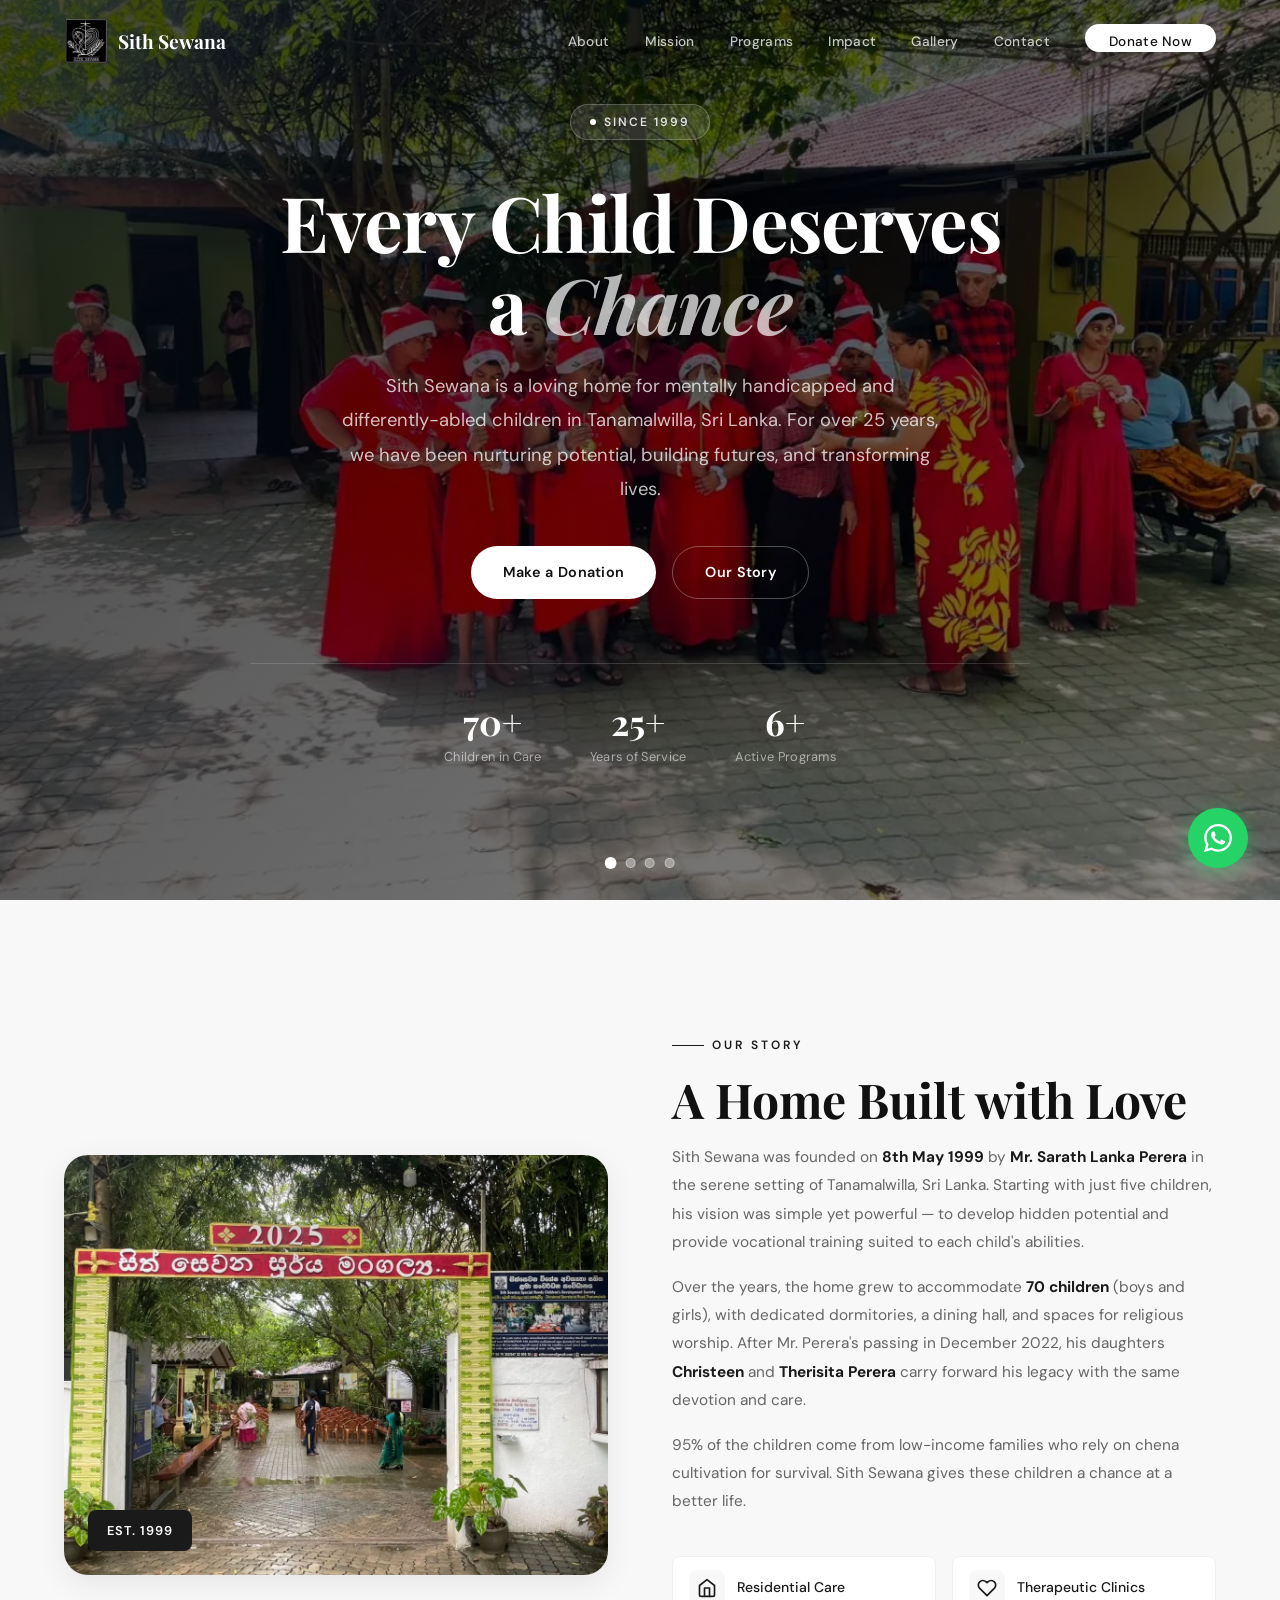
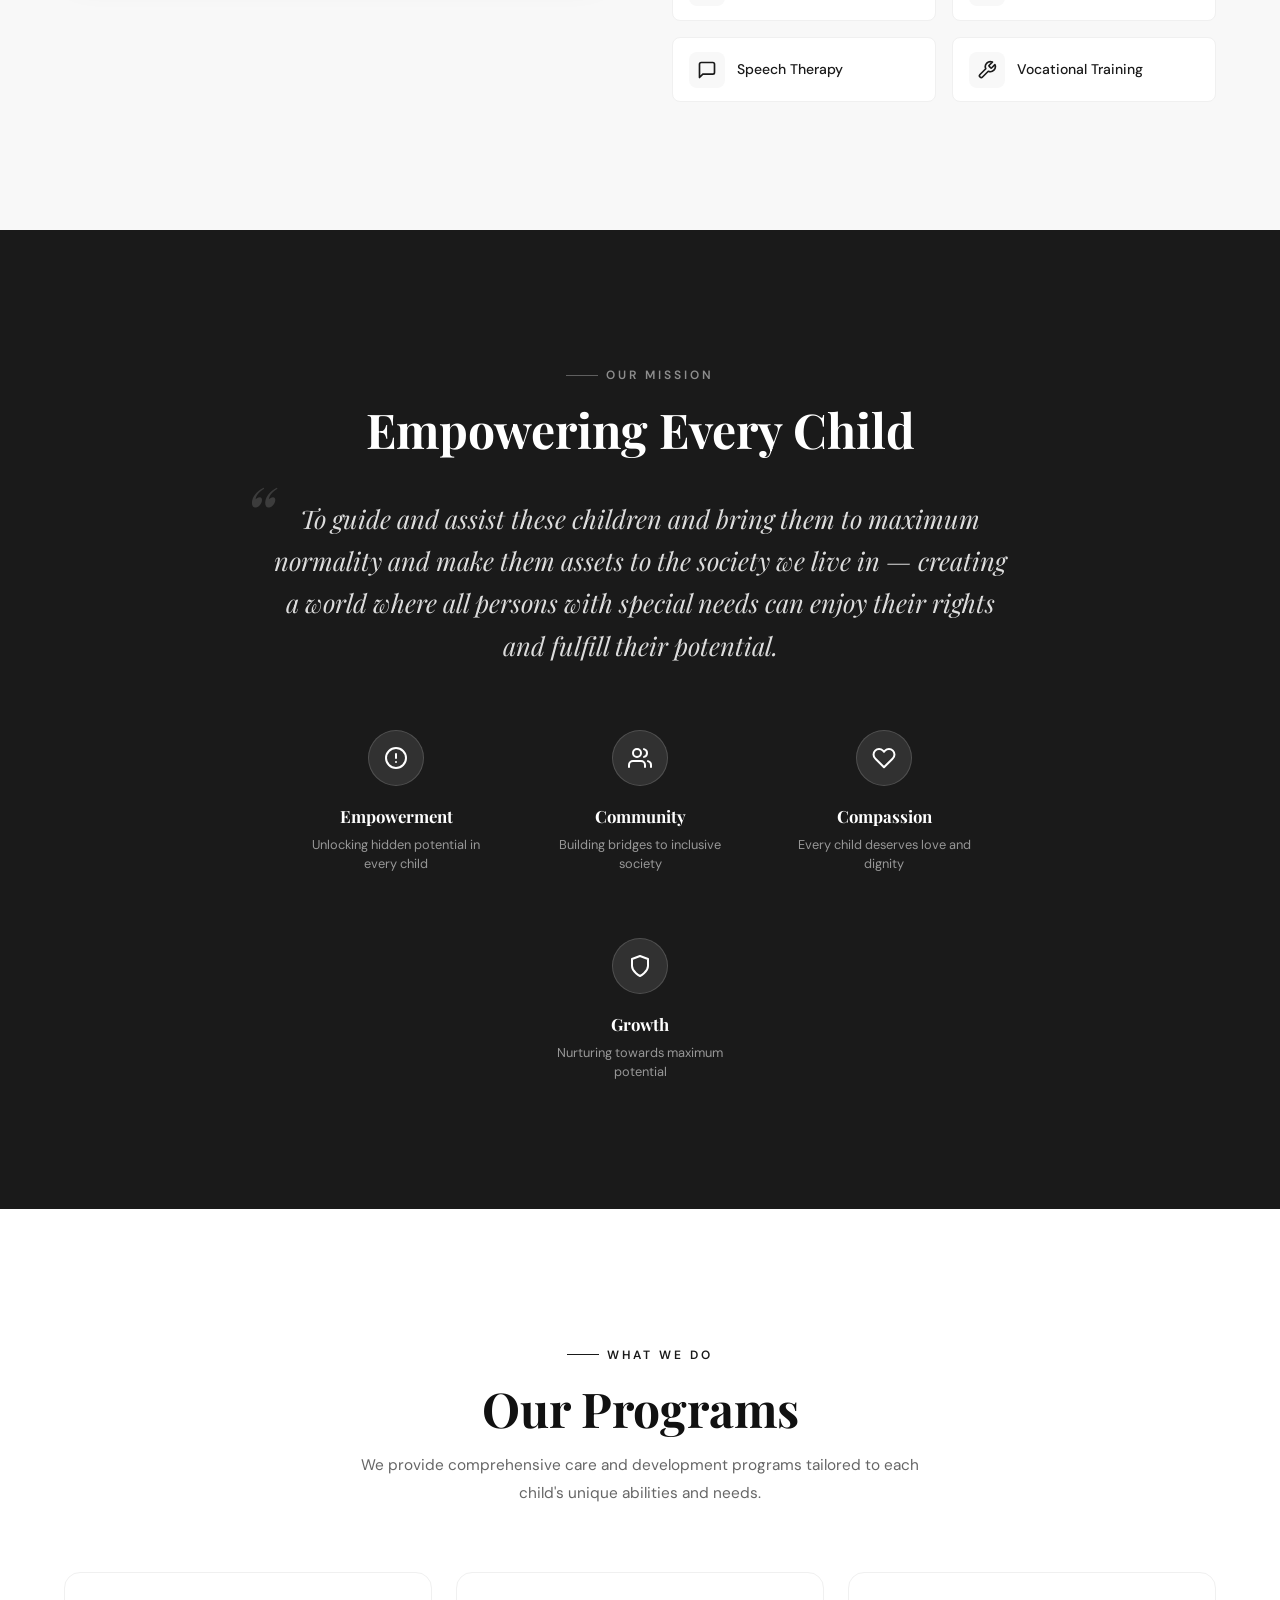
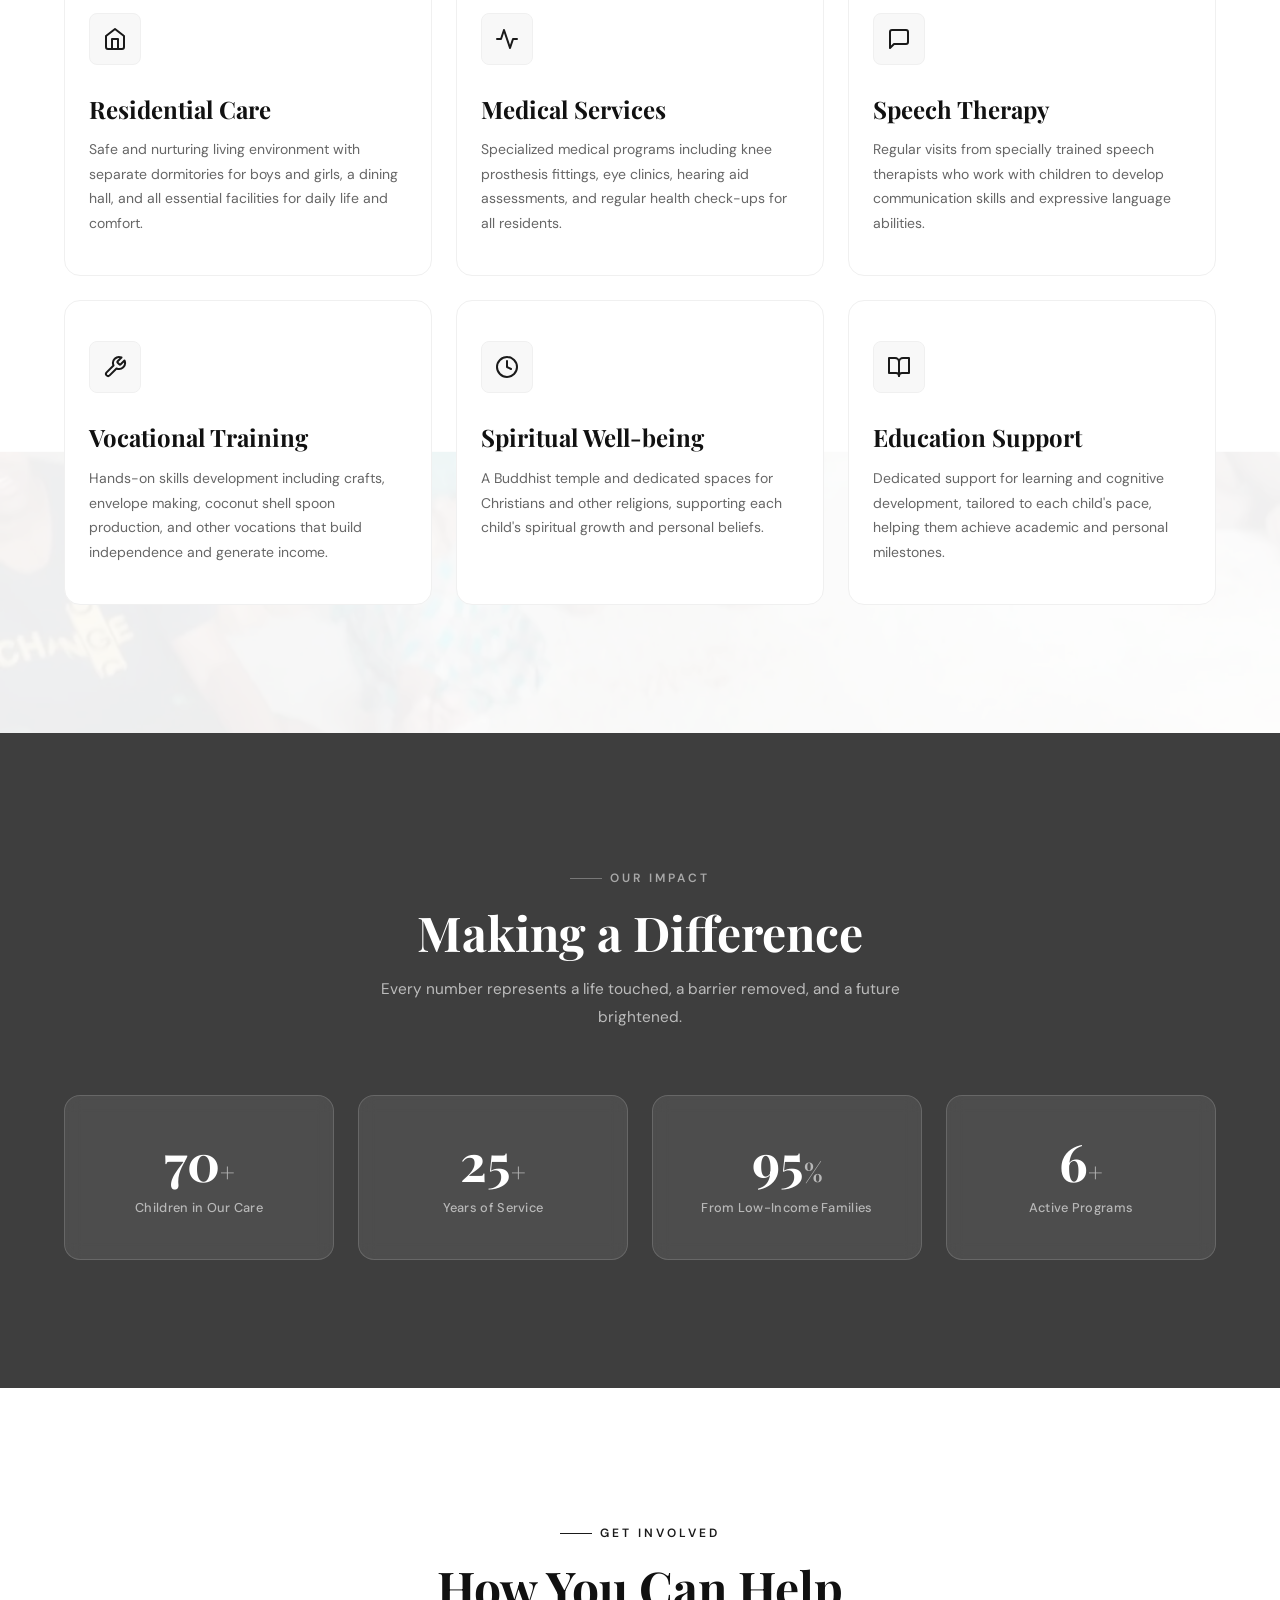
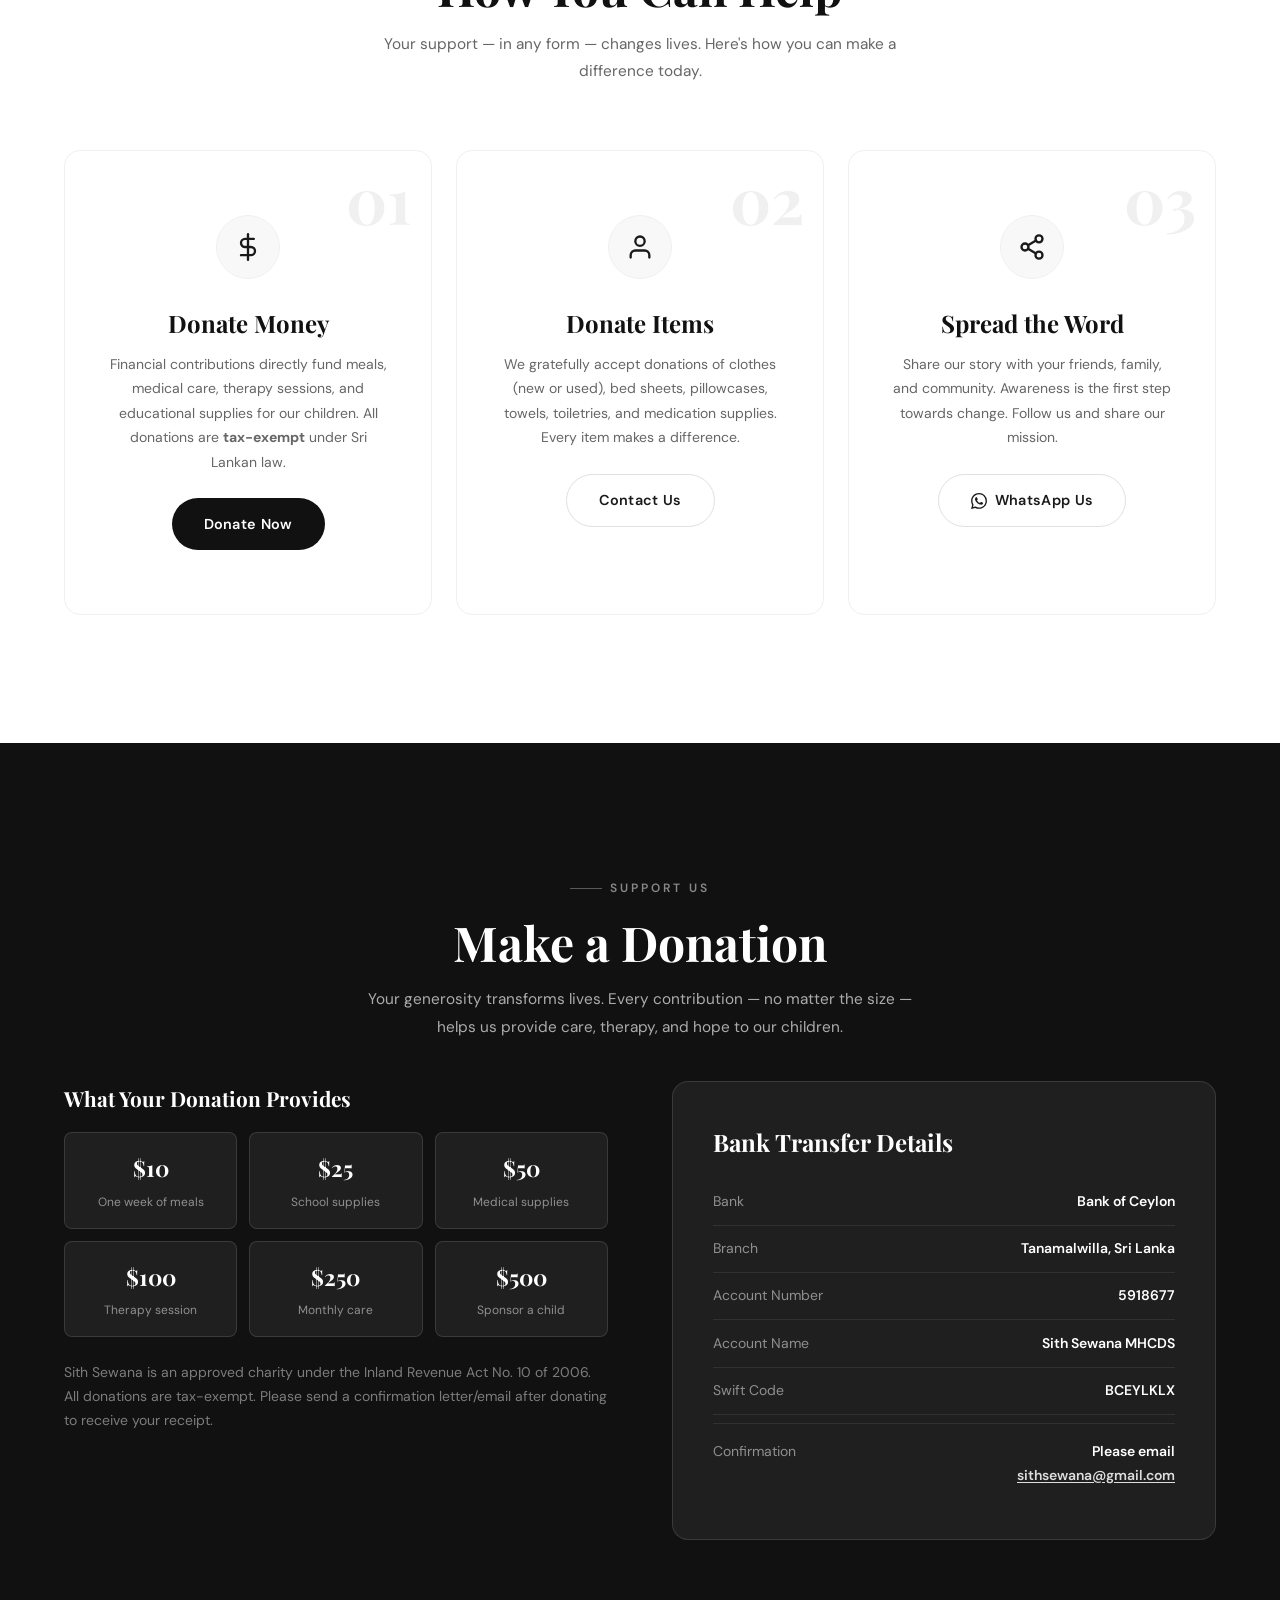
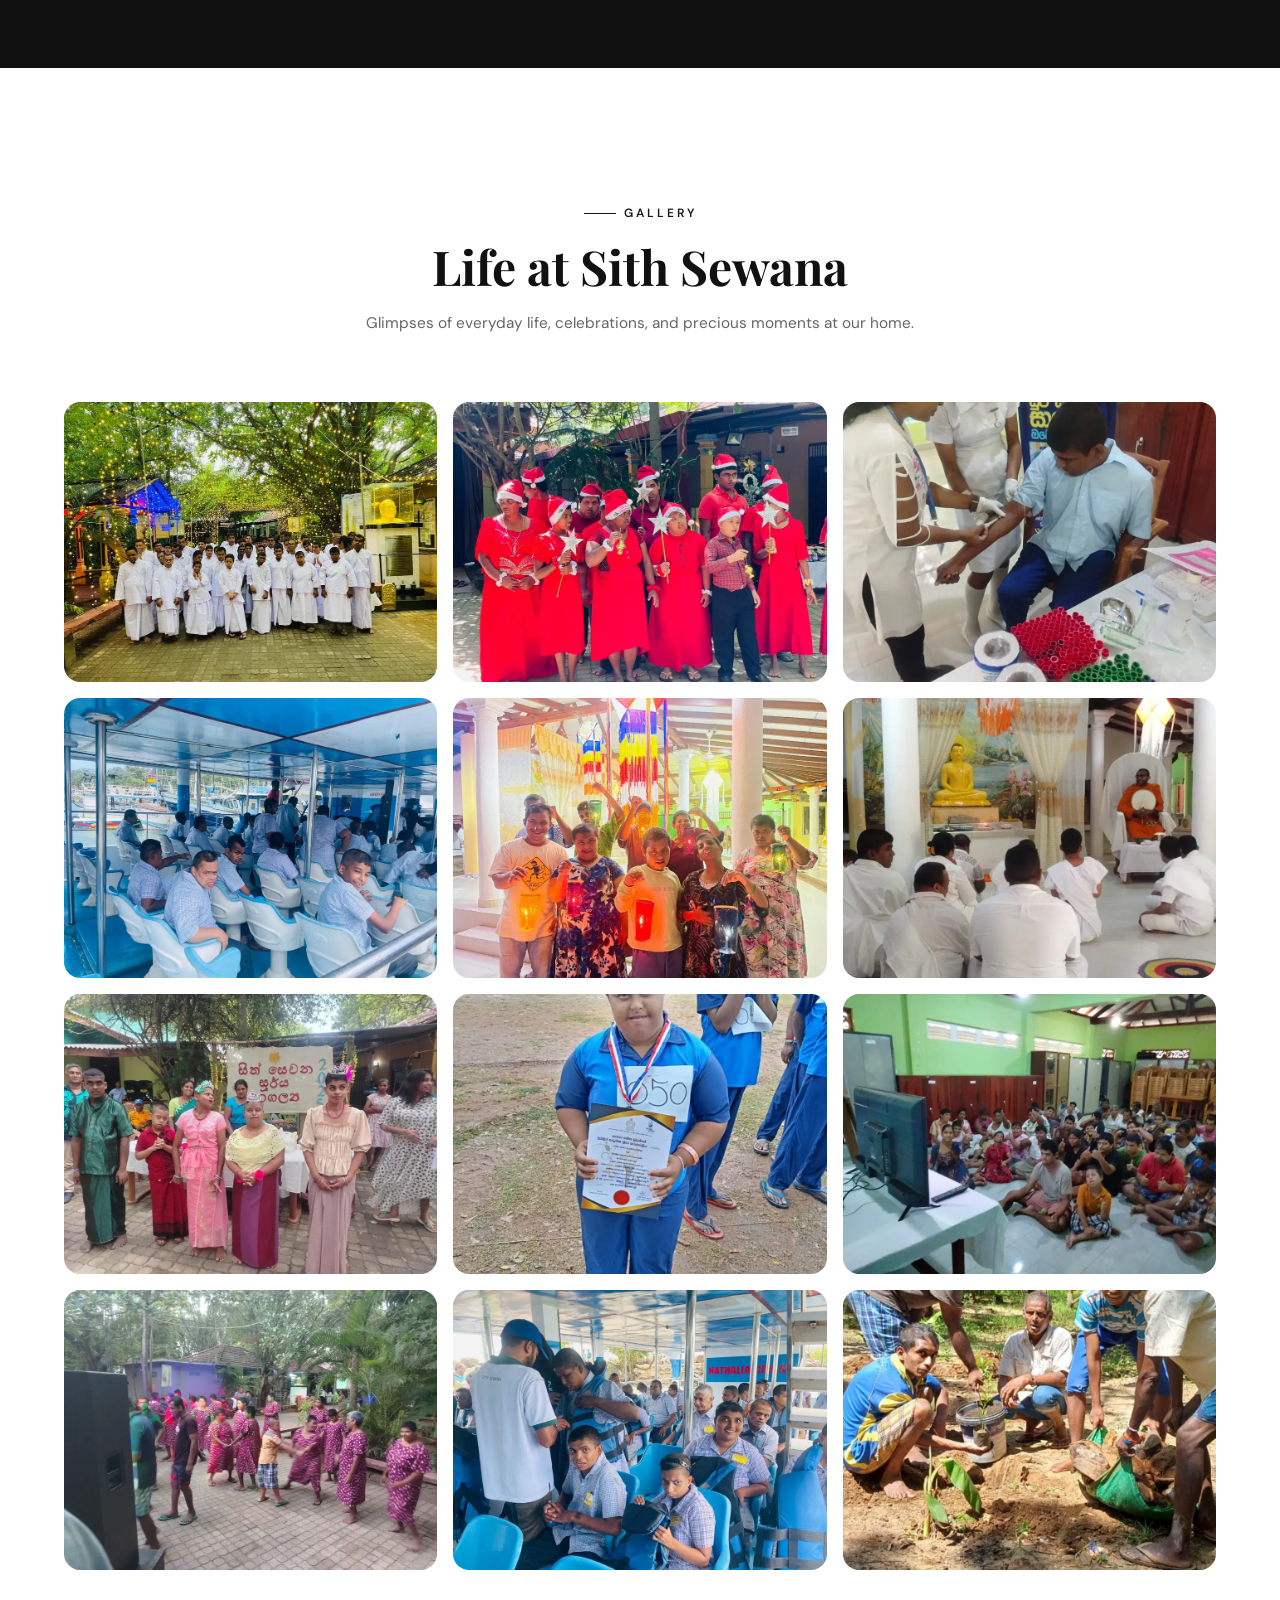
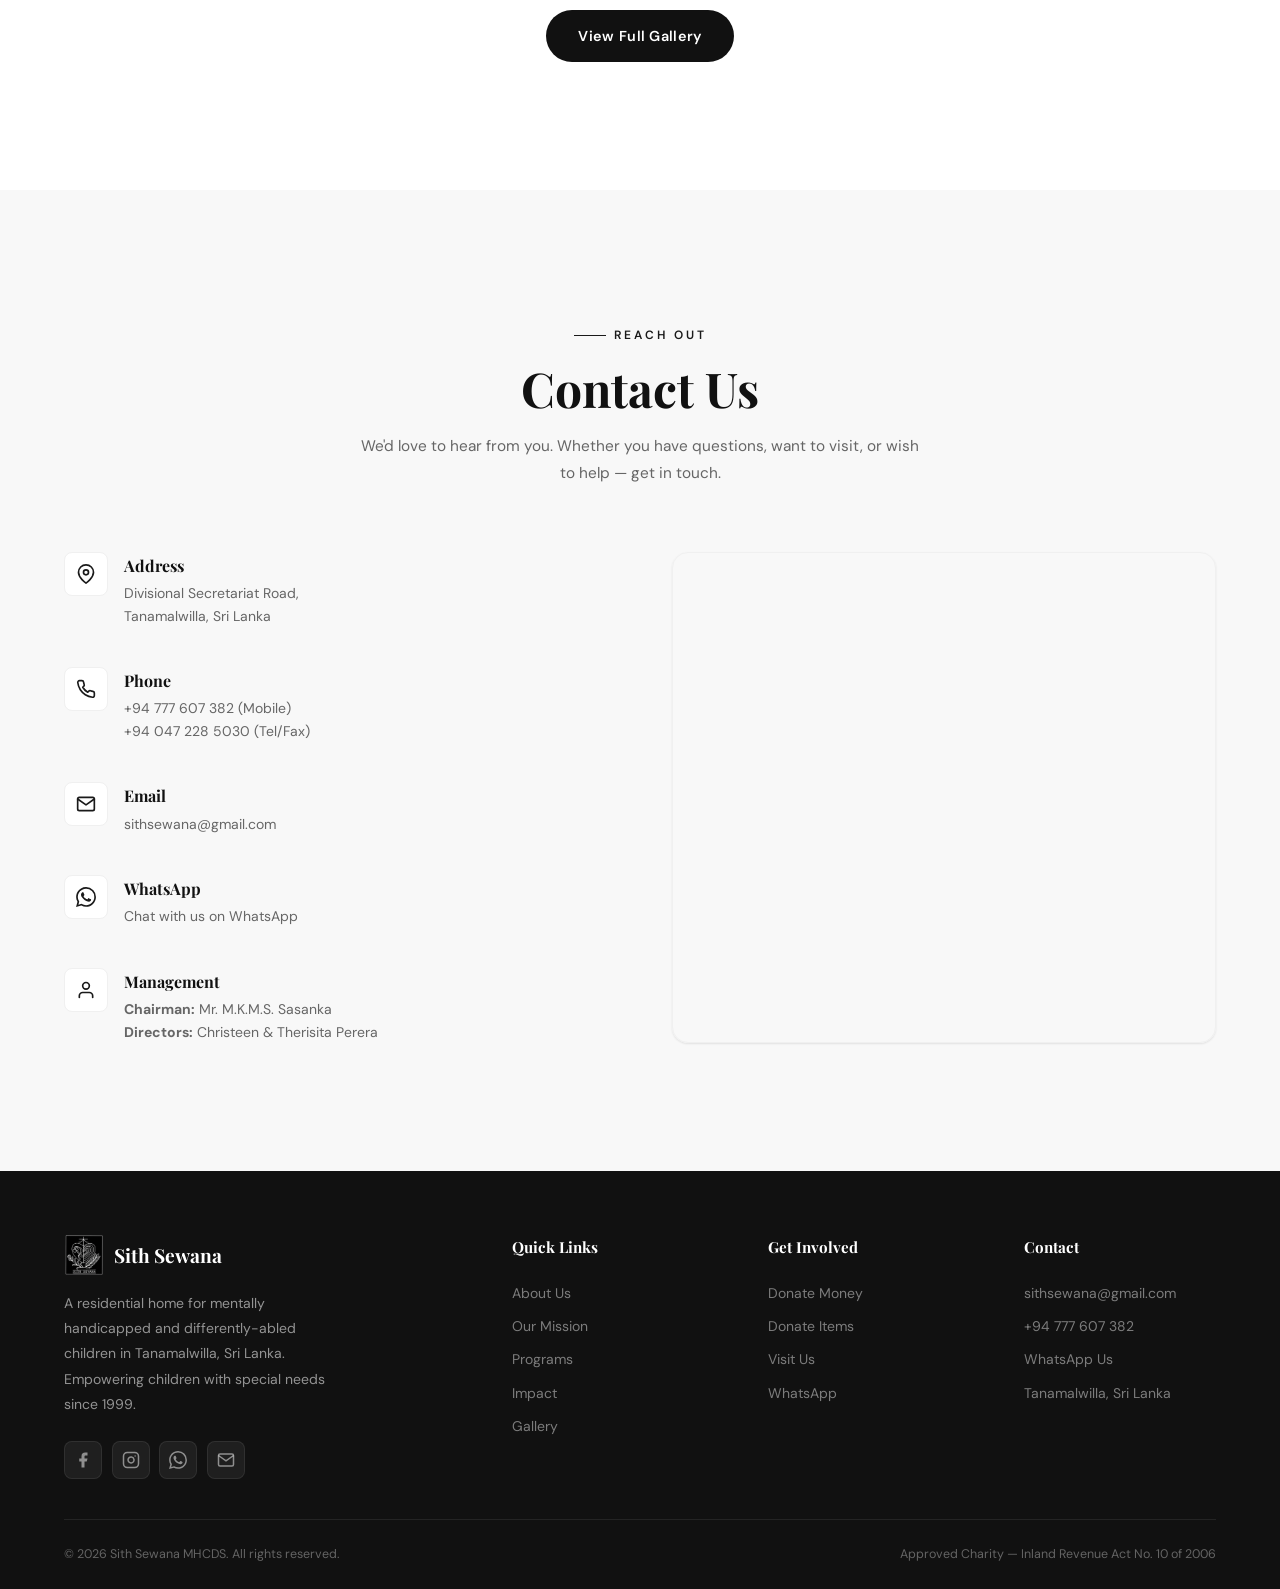
==== commit 2357cb50: "Add files via upload" ====
--- a/index.html
+++ b/index.html
@@ -4,18 +4,18 @@
   <meta charset="UTF-8">
   <meta name="viewport" content="width=device-width, initial-scale=1.0">
   <title>Sith Sewana — Home for Differently-Abled Children | Tanamalwilla, Sri Lanka</title>
-  <meta name="description" content="Sith Sewana is a residential home for differently-abled children in Tanamalwilla, Sri Lanka. Founded in 1999, we empower children with special needs through care, therapy, and vocational training. Support us today.">
-  <meta name="keywords" content="Sith Sewana, differently-abled children, Tanamalwilla, Sri Lanka, charity, donation, residential home, children's home, special needs, therapy, vocational training, non-profit, handicapped children, speech therapy, Buddhist temple, donate Sri Lanka">
+  <meta name="description" content="Sith Sewana is a residential home for mentally handicapped and differently-abled children in Tanamalwilla, Sri Lanka. Founded in 1999, we empower children with special needs through care, therapy, and vocational training.">
+  <meta name="keywords" content="Sith Sewana, differently-abled children, Tanamalwilla, Sri Lanka, charity, donation, residential home, mentally handicapped, special needs, vocational training, non-profit">
   <meta name="author" content="Sith Sewana MHCDS">
 
   <!-- Open Graph -->
   <meta property="og:title" content="Sith Sewana — Home for Differently-Abled Children">
   <meta property="og:description" content="Empowering differently-abled children in Sri Lanka since 1999. Donate, volunteer, or spread the word.">
   <meta property="og:type" content="website">
-  <meta property="og:url" content="http://www.sithsewana.marmorealgroup.com/">
+  <meta property="og:url" content="https://sithsewana.com/">
 
   <!-- Favicon -->
-  <link rel="icon" type="image/svg+xml" href="data:image/svg+xml,%3Csvg xmlns='http://www.w3.org/2000/svg' viewBox='0 0 32 32'%3E%3Crect width='32' height='32' rx='6' fill='%231B3A2A'/%3E%3Ctext x='50%25' y='55%25' dominant-baseline='middle' text-anchor='middle' font-family='serif' font-size='18' font-weight='bold' fill='white'%3ES%3C/text%3E%3C/svg%3E">
+  <link rel="icon" type="image/png" href="images/logo.png">
 
   <!-- Styles -->
   <link rel="stylesheet" href="styles.css">
@@ -27,8 +27,8 @@
     "@type": "NGO",
     "name": "Sith Sewana Mentally Handicapped Children's Development Society",
     "alternateName": "Sith Sewana MHCDS",
-    "url": "http://www.sithsewana.marmorealgroup.com/",
-    "description": "Residential home for differently-abled children in Tanamalwilla, Sri Lanka, founded in 1999.",
+    "url": "https://sithsewana.com/",
+    "description": "Residential home for mentally handicapped and differently-abled children in Tanamalwilla, Sri Lanka, founded in 1999.",
     "foundingDate": "1999-05-08",
     "founder": {
       "@type": "Person",
@@ -55,15 +55,15 @@
 
 <!-- ============ PRELOADER ============ -->
 <div id="preloader">
+  <img src="images/logo.png" alt="Sith Sewana" class="preloader-logo">
   <div class="preloader-spinner"></div>
-  <div class="preloader-text">Sith Sewana</div>
 </div>
 
 <!-- ============ NAVBAR ============ -->
 <nav class="navbar" id="navbar">
   <div class="container nav-inner">
     <a href="#" class="nav-logo">
-      <div class="nav-logo-icon">S</div>
+      <img src="images/logo.png" alt="Sith Sewana Logo" class="nav-logo-img">
       <span class="nav-logo-text">Sith Sewana</span>
     </a>
     <ul class="nav-links" id="nav-links">
@@ -81,8 +81,25 @@
   </div>
 </nav>
 
-<!-- ============ HERO ============ -->
+<!-- ============ HERO SLIDER ============ -->
 <section class="hero" id="hero">
+  <!-- Sliding Background Images -->
+  <div class="hero-slider">
+    <div class="hero-slide active" style="background-image: url('images/hero-bg.webp')"></div>
+    <div class="hero-slide" style="background-image: url('images/hero-slide-2.webp')"></div>
+    <div class="hero-slide" style="background-image: url('images/hero-slide-3.webp')"></div>
+    <div class="hero-slide" style="background-image: url('images/hero-slide-4.webp')"></div>
+  </div>
+  <div class="hero-bg-overlay"></div>
+
+  <!-- Slider Dots -->
+  <div class="hero-dots">
+    <button class="hero-dot active" data-slide="0" aria-label="Slide 1"></button>
+    <button class="hero-dot" data-slide="1" aria-label="Slide 2"></button>
+    <button class="hero-dot" data-slide="2" aria-label="Slide 3"></button>
+    <button class="hero-dot" data-slide="3" aria-label="Slide 4"></button>
+  </div>
+
   <div class="container hero-content">
     <div class="hero-badge">
       <span class="hero-badge-dot"></span>
@@ -90,9 +107,9 @@
     </div>
     <h1>Every Child Deserves<br>a <em>Chance</em></h1>
     <p class="hero-text">
-      Sith Sewana is a loving home for differently-abled children in Tanamalwilla, Sri Lanka. 
-      For over 25 years, we have been nurturing potential, building futures, and transforming lives
-      — one child at a time.
+      Sith Sewana is a loving home for mentally handicapped and differently-abled children
+      in Tanamalwilla, Sri Lanka. For over 25 years, we have been nurturing potential,
+      building futures, and transforming lives.
     </p>
     <div class="hero-btns">
       <a href="#donate" class="btn btn-primary">Make a Donation</a>
@@ -101,15 +118,15 @@
 
     <div class="hero-stats">
       <div class="hero-stat">
-        <h3><span class="counter" data-target="70">0</span>+</h3>
+        <h3><span class="counter" data-target="70">70</span>+</h3>
         <p>Children in Care</p>
       </div>
       <div class="hero-stat">
-        <h3><span class="counter" data-target="25">0</span>+</h3>
+        <h3><span class="counter" data-target="25">25</span>+</h3>
         <p>Years of Service</p>
       </div>
       <div class="hero-stat">
-        <h3><span class="counter" data-target="5">0</span>+</h3>
+        <h3><span class="counter" data-target="6">6</span>+</h3>
         <p>Active Programs</p>
       </div>
     </div>
@@ -121,9 +138,8 @@
   <div class="container">
     <div class="about-grid">
       <div class="about-image reveal">
-        <img src="http://www.sithsewana.marmorealgroup.com/images/about.jpg" 
-             alt="Sith Sewana residential home in Tanamalwilla"
-             onerror="this.parentElement.style.background='#f0f0f0'; this.style.display='none'">
+        <img src="images/about-entrance.webp"
+             alt="Sith Sewana residential home entrance in Tanamalwilla" loading="lazy">
         <div class="about-image-badge">Est. 1999</div>
       </div>
 
@@ -131,19 +147,19 @@
         <span class="section-label">Our Story</span>
         <h2 class="section-title">A Home Built with Love</h2>
         <p>
-          Sith Sewana was founded on <strong>8th May 1999</strong> by <strong>Mr. Sarath Lanka Perera</strong> 
-          in the serene setting of Tanamalwilla, Sri Lanka. Starting with just five children, his vision 
-          was simple yet powerful — to create a space where differently-abled children could discover 
-          their hidden potential and become valued members of society.
-        </p>
-        <p>
-          Over the years, the home grew to accommodate <strong>70 children</strong>, with dedicated 
-          dormitories for boys and girls, a dining hall, and spaces for religious worship. 
-          After Mr. Perera's passing in December 2022, his daughters <strong>Christeen</strong> and 
+          Sith Sewana was founded on <strong>8th May 1999</strong> by <strong>Mr. Sarath Lanka Perera</strong>
+          in the serene setting of Tanamalwilla, Sri Lanka. Starting with just five children, his vision
+          was simple yet powerful — to develop hidden potential and provide vocational training suited
+          to each child's abilities.
+        </p>
+        <p>
+          Over the years, the home grew to accommodate <strong>70 children</strong> (boys and girls), with dedicated
+          dormitories, a dining hall, and spaces for religious worship.
+          After Mr. Perera's passing in December 2022, his daughters <strong>Christeen</strong> and
           <strong>Therisita Perera</strong> carry forward his legacy with the same devotion and care.
         </p>
         <p>
-          95% of the children come from low-income families who rely on chena cultivation for survival. 
+          95% of the children come from low-income families who rely on chena cultivation for survival.
           Sith Sewana gives these children a chance at a better life.
         </p>
 
@@ -185,9 +201,9 @@
     <h2 class="section-title">Empowering Every Child</h2>
 
     <div class="mission-quote">
-      To create a society where all persons with special needs can enjoy their rights, 
-      fulfill their potential, and improve their quality of life — while campaigning 
-      for the removal of barriers that hinder the achievement of their full human potential.
+      To guide and assist these children and bring them to maximum normality
+      and make them assets to the society we live in — creating a world where
+      all persons with special needs can enjoy their rights and fulfill their potential.
     </div>
 
     <div class="mission-values">
@@ -224,8 +240,10 @@
 </section>
 
 <!-- ============ SERVICES / PROGRAMS ============ -->
-<section id="services">
-  <div class="container">
+<section id="services" class="section-with-bg">
+  <div class="section-bg-image" style="background-image: url('images/bg-services.webp')"></div>
+  <div class="section-bg-overlay"></div>
+  <div class="container" style="position:relative;z-index:2;">
     <div class="text-center reveal">
       <span class="section-label">What We Do</span>
       <h2 class="section-title">Our Programs</h2>
@@ -241,7 +259,7 @@
         </div>
         <h3>Residential Care</h3>
         <p>
-          Safe and nurturing living environment with separate dormitories for boys and girls, 
+          Safe and nurturing living environment with separate dormitories for boys and girls,
           a dining hall, and all essential facilities for daily life and comfort.
         </p>
       </div>
@@ -250,10 +268,10 @@
         <div class="service-icon">
           <svg width="24" height="24" viewBox="0 0 24 24" fill="none" stroke="currentColor" stroke-width="2" stroke-linecap="round" stroke-linejoin="round"><path d="M22 12h-4l-3 9L9 3l-3 9H2"/></svg>
         </div>
-        <h3>Therapeutic Clinics</h3>
-        <p>
-          Specialized therapeutic programs for both intellectual and physical disabilities, 
-          helping children improve motor skills, cognitive abilities, and overall well-being.
+        <h3>Medical Services</h3>
+        <p>
+          Specialized medical programs including knee prosthesis fittings, eye clinics,
+          hearing aid assessments, and regular health check-ups for all residents.
         </p>
       </div>
 
@@ -263,7 +281,7 @@
         </div>
         <h3>Speech Therapy</h3>
         <p>
-          Regular visits from specially trained speech therapists who work with children 
+          Regular visits from specially trained speech therapists who work with children
           to develop communication skills and expressive language abilities.
         </p>
       </div>
@@ -274,8 +292,8 @@
         </div>
         <h3>Vocational Training</h3>
         <p>
-          Hands-on skills development and craft workshops that equip older children 
-          with practical vocations, helping them build independence and self-sufficiency.
+          Hands-on skills development including crafts, envelope making, coconut shell spoon
+          production, and other vocations that build independence and generate income.
         </p>
       </div>
 
@@ -285,7 +303,7 @@
         </div>
         <h3>Spiritual Well-being</h3>
         <p>
-          A Buddhist temple and dedicated spaces for Christians and other religions, 
+          A Buddhist temple and dedicated spaces for Christians and other religions,
           supporting each child's spiritual growth and personal beliefs.
         </p>
       </div>
@@ -296,7 +314,7 @@
         </div>
         <h3>Education Support</h3>
         <p>
-          Dedicated support for learning and cognitive development, tailored to each child's 
+          Dedicated support for learning and cognitive development, tailored to each child's
           pace, helping them achieve academic and personal milestones.
         </p>
       </div>
@@ -305,43 +323,45 @@
 </section>
 
 <!-- ============ IMPACT ============ -->
-<section id="impact">
-  <div class="container">
+<section id="impact" class="section-with-bg section-dark-bg">
+  <div class="section-bg-image" style="background-image: url('images/bg-impact.webp')"></div>
+  <div class="section-bg-overlay-dark"></div>
+  <div class="container" style="position:relative;z-index:2;">
     <div class="text-center reveal">
-      <span class="section-label">Our Impact</span>
-      <h2 class="section-title">Making a Difference</h2>
-      <p class="section-subtitle mx-auto">
+      <span class="section-label section-label-light">Our Impact</span>
+      <h2 class="section-title section-title-light">Making a Difference</h2>
+      <p class="section-subtitle mx-auto section-subtitle-light">
         Every number represents a life touched, a barrier removed, and a future brightened.
       </p>
     </div>
 
     <div class="impact-grid">
-      <div class="impact-card reveal reveal-delay-1">
-        <div class="impact-number">
-          <span class="counter" data-target="70">0</span><span class="suffix">+</span>
-        </div>
-        <div class="impact-label">Children in Our Care</div>
-      </div>
-
-      <div class="impact-card reveal reveal-delay-2">
-        <div class="impact-number">
-          <span class="counter" data-target="25">0</span><span class="suffix">+</span>
-        </div>
-        <div class="impact-label">Years of Service</div>
-      </div>
-
-      <div class="impact-card reveal reveal-delay-3">
-        <div class="impact-number">
-          <span class="counter" data-target="95">0</span><span class="suffix">%</span>
-        </div>
-        <div class="impact-label">From Low-Income Families</div>
-      </div>
-
-      <div class="impact-card reveal reveal-delay-4">
-        <div class="impact-number">
-          <span class="counter" data-target="6">0</span><span class="suffix">+</span>
-        </div>
-        <div class="impact-label">Active Programs</div>
+      <div class="impact-card impact-card-glass reveal reveal-delay-1">
+        <div class="impact-number impact-number-light">
+          <span class="counter" data-target="70">70</span><span class="suffix">+</span>
+        </div>
+        <div class="impact-label impact-label-light">Children in Our Care</div>
+      </div>
+
+      <div class="impact-card impact-card-glass reveal reveal-delay-2">
+        <div class="impact-number impact-number-light">
+          <span class="counter" data-target="25">25</span><span class="suffix">+</span>
+        </div>
+        <div class="impact-label impact-label-light">Years of Service</div>
+      </div>
+
+      <div class="impact-card impact-card-glass reveal reveal-delay-3">
+        <div class="impact-number impact-number-light">
+          <span class="counter" data-target="95">95</span><span class="suffix">%</span>
+        </div>
+        <div class="impact-label impact-label-light">From Low-Income Families</div>
+      </div>
+
+      <div class="impact-card impact-card-glass reveal reveal-delay-4">
+        <div class="impact-number impact-number-light">
+          <span class="counter" data-target="6">6</span><span class="suffix">+</span>
+        </div>
+        <div class="impact-label impact-label-light">Active Programs</div>
       </div>
     </div>
   </div>
@@ -366,11 +386,11 @@
         </div>
         <h3>Donate Money</h3>
         <p>
-          Financial contributions directly fund meals, medical care, therapy sessions, 
-          and educational supplies for our children. All donations are <strong>tax-exempt</strong> 
+          Financial contributions directly fund meals, medical care, therapy sessions,
+          and educational supplies for our children. All donations are <strong>tax-exempt</strong>
           under Sri Lankan law.
         </p>
-        <a href="#donate" class="btn btn-primary">Donate Now</a>
+        <a href="#donate" class="btn btn-dark">Donate Now</a>
       </div>
 
       <div class="help-card reveal reveal-delay-2">
@@ -380,7 +400,7 @@
         </div>
         <h3>Donate Items</h3>
         <p>
-          We gratefully accept donations of clothes (new or used), bed sheets, pillowcases, 
+          We gratefully accept donations of clothes (new or used), bed sheets, pillowcases,
           towels, toiletries, and medication supplies. Every item makes a difference.
         </p>
         <a href="#contact" class="btn btn-outline-dark">Contact Us</a>
@@ -393,10 +413,13 @@
         </div>
         <h3>Spread the Word</h3>
         <p>
-          Share our story with your friends, family, and community. 
+          Share our story with your friends, family, and community.
           Awareness is the first step towards change. Follow us and share our mission.
         </p>
-        <a href="#contact" class="btn btn-outline-dark">Learn More</a>
+        <a href="https://wa.me/94777607382" target="_blank" rel="noopener" class="btn btn-outline-dark">
+          <svg width="16" height="16" viewBox="0 0 24 24" fill="currentColor"><path d="M17.472 14.382c-.297-.149-1.758-.867-2.03-.967-.273-.099-.471-.148-.67.15-.197.297-.767.966-.94 1.164-.173.199-.347.223-.644.075-.297-.15-1.255-.463-2.39-1.475-.883-.788-1.48-1.761-1.653-2.059-.173-.297-.018-.458.13-.606.134-.133.298-.347.446-.52.149-.174.198-.298.298-.497.099-.198.05-.371-.025-.52-.075-.149-.669-1.612-.916-2.207-.242-.579-.487-.5-.669-.51-.173-.008-.371-.01-.57-.01-.198 0-.52.074-.792.372-.272.297-1.04 1.016-1.04 2.479 0 1.462 1.065 2.875 1.213 3.074.149.198 2.096 3.2 5.077 4.487.709.306 1.262.489 1.694.625.712.227 1.36.195 1.871.118.571-.085 1.758-.719 2.006-1.413.248-.694.248-1.289.173-1.413-.074-.124-.272-.198-.57-.347m-5.421 7.403h-.004a9.87 9.87 0 01-5.031-1.378l-.361-.214-3.741.982.998-3.648-.235-.374a9.86 9.86 0 01-1.51-5.26c.001-5.45 4.436-9.884 9.888-9.884 2.64 0 5.122 1.03 6.988 2.898a9.825 9.825 0 012.893 6.994c-.003 5.45-4.437 9.884-9.885 9.884m8.413-18.297A11.815 11.815 0 0012.05 0C5.495 0 .16 5.335.157 11.892c0 2.096.547 4.142 1.588 5.945L.057 24l6.305-1.654a11.882 11.882 0 005.683 1.448h.005c6.554 0 11.89-5.335 11.893-11.893a11.821 11.821 0 00-3.48-8.413z"/></svg>
+          WhatsApp Us
+        </a>
       </div>
     </div>
   </div>
@@ -409,7 +432,7 @@
       <span class="section-label">Support Us</span>
       <h2 class="section-title">Make a Donation</h2>
       <p class="section-subtitle mx-auto">
-        Your generosity transforms lives. Every contribution — no matter the size — 
+        Your generosity transforms lives. Every contribution — no matter the size —
         helps us provide care, therapy, and hope to our children.
       </p>
     </div>
@@ -445,8 +468,8 @@
         </div>
 
         <p class="donate-note">
-          Sith Sewana is an approved charity under the Inland Revenue Act No. 10 of 2006. 
-          All donations are tax-exempt. Please send a confirmation letter/email after donating 
+          Sith Sewana is an approved charity under the Inland Revenue Act No. 10 of 2006.
+          All donations are tax-exempt. Please send a confirmation letter/email after donating
           to receive your receipt.
         </p>
       </div>
@@ -498,41 +521,69 @@
 
     <div class="gallery-grid">
       <div class="gallery-item reveal reveal-delay-1">
-        <img src="http://www.sithsewana.marmorealgroup.com/images/gallery-1.jpg" 
-             alt="Children at Sith Sewana"
-             onerror="this.parentElement.style.background='#e8e8e8'; this.style.display='none'">
-        <div class="gallery-item-overlay"><span>Our Children</span></div>
+        <img src="images/gallery-temple-group.webp"
+             alt="Children visiting Buddhist temple" loading="lazy">
+        <div class="gallery-item-overlay"><span>Temple Visit</span></div>
       </div>
       <div class="gallery-item reveal reveal-delay-2">
-        <img src="http://www.sithsewana.marmorealgroup.com/images/gallery-2.jpg" 
-             alt="Learning activities"
-             onerror="this.parentElement.style.background='#e0e0e0'; this.style.display='none'">
-        <div class="gallery-item-overlay"><span>Learning Activities</span></div>
+        <img src="images/gallery-christmas.webp"
+             alt="Christmas celebration at Sith Sewana" loading="lazy">
+        <div class="gallery-item-overlay"><span>Christmas Celebration</span></div>
       </div>
       <div class="gallery-item reveal reveal-delay-3">
-        <img src="http://www.sithsewana.marmorealgroup.com/images/gallery-3.jpg" 
-             alt="The home grounds"
-             onerror="this.parentElement.style.background='#d8d8d8'; this.style.display='none'">
-        <div class="gallery-item-overlay"><span>Our Home</span></div>
+        <img src="images/gallery-medical.webp"
+             alt="Medical clinic for children" loading="lazy">
+        <div class="gallery-item-overlay"><span>Medical Clinics</span></div>
       </div>
       <div class="gallery-item reveal reveal-delay-1">
-        <img src="http://www.sithsewana.marmorealgroup.com/images/gallery-4.jpg" 
-             alt="Celebrations at Sith Sewana"
-             onerror="this.parentElement.style.background='#e8e8e8'; this.style.display='none'">
-        <div class="gallery-item-overlay"><span>Celebrations</span></div>
+        <img src="images/gallery-boat-trip.webp"
+             alt="Children on a boat trip excursion" loading="lazy">
+        <div class="gallery-item-overlay"><span>Boat Trip</span></div>
       </div>
       <div class="gallery-item reveal reveal-delay-2">
-        <img src="http://www.sithsewana.marmorealgroup.com/images/gallery-5.jpg" 
-             alt="Therapy sessions"
-             onerror="this.parentElement.style.background='#e0e0e0'; this.style.display='none'">
-        <div class="gallery-item-overlay"><span>Therapy Sessions</span></div>
+        <img src="images/gallery-vesak.webp"
+             alt="Vesak lantern celebration" loading="lazy">
+        <div class="gallery-item-overlay"><span>Vesak Celebration</span></div>
       </div>
       <div class="gallery-item reveal reveal-delay-3">
-        <img src="http://www.sithsewana.marmorealgroup.com/images/gallery-6.jpg" 
-             alt="Community events"
-             onerror="this.parentElement.style.background='#d8d8d8'; this.style.display='none'">
-        <div class="gallery-item-overlay"><span>Community</span></div>
-      </div>
+        <img src="images/gallery-worship.webp"
+             alt="Buddhist worship and spiritual activities" loading="lazy">
+        <div class="gallery-item-overlay"><span>Spiritual Growth</span></div>
+      </div>
+      <div class="gallery-item reveal reveal-delay-1">
+        <img src="images/gallery-newyear.webp"
+             alt="Sinhala New Year celebrations" loading="lazy">
+        <div class="gallery-item-overlay"><span>New Year Celebrations</span></div>
+      </div>
+      <div class="gallery-item reveal reveal-delay-2">
+        <img src="images/gallery-sports.webp"
+             alt="Child with sports achievement medal" loading="lazy">
+        <div class="gallery-item-overlay"><span>Sports Achievements</span></div>
+      </div>
+      <div class="gallery-item reveal reveal-delay-3">
+        <img src="images/gallery-daily-life.webp"
+             alt="Children enjoying daily activities" loading="lazy">
+        <div class="gallery-item-overlay"><span>Daily Life</span></div>
+      </div>
+      <div class="gallery-item reveal reveal-delay-1">
+        <img src="images/gallery-dancing.webp"
+             alt="Children dancing at cultural event" loading="lazy">
+        <div class="gallery-item-overlay"><span>Cultural Events</span></div>
+      </div>
+      <div class="gallery-item reveal reveal-delay-2">
+        <img src="images/gallery-beach.webp"
+             alt="Beach outing with wheelchair access" loading="lazy">
+        <div class="gallery-item-overlay"><span>Beach Outing</span></div>
+      </div>
+      <div class="gallery-item reveal reveal-delay-3">
+        <img src="images/gallery-gardening.webp"
+             alt="Children gardening and planting" loading="lazy">
+        <div class="gallery-item-overlay"><span>Gardening Activities</span></div>
+      </div>
+    </div>
+
+    <div class="text-center" style="margin-top: var(--space-lg);">
+      <a href="gallery.html" class="btn btn-dark">View Full Gallery</a>
     </div>
   </div>
 </section>
@@ -573,7 +624,7 @@
           <div>
             <h4>Phone</h4>
             <p>
-              <a href="tel:+94777607382">+94 777 607 0382</a> (Mobile)<br>
+              <a href="tel:+94777607382">+94 777 607 382</a> (Mobile)<br>
               <a href="tel:+94472285030">+94 047 228 5030</a> (Tel/Fax)
             </p>
           </div>
@@ -586,6 +637,16 @@
           <div>
             <h4>Email</h4>
             <p><a href="mailto:sithsewana@gmail.com">sithsewana@gmail.com</a></p>
+          </div>
+        </div>
+
+        <div class="contact-item">
+          <div class="contact-icon">
+            <svg width="20" height="20" viewBox="0 0 24 24" fill="currentColor"><path d="M17.472 14.382c-.297-.149-1.758-.867-2.03-.967-.273-.099-.471-.148-.67.15-.197.297-.767.966-.94 1.164-.173.199-.347.223-.644.075-.297-.15-1.255-.463-2.39-1.475-.883-.788-1.48-1.761-1.653-2.059-.173-.297-.018-.458.13-.606.134-.133.298-.347.446-.52.149-.174.198-.298.298-.497.099-.198.05-.371-.025-.52-.075-.149-.669-1.612-.916-2.207-.242-.579-.487-.5-.669-.51-.173-.008-.371-.01-.57-.01-.198 0-.52.074-.792.372-.272.297-1.04 1.016-1.04 2.479 0 1.462 1.065 2.875 1.213 3.074.149.198 2.096 3.2 5.077 4.487.709.306 1.262.489 1.694.625.712.227 1.36.195 1.871.118.571-.085 1.758-.719 2.006-1.413.248-.694.248-1.289.173-1.413-.074-.124-.272-.198-.57-.347m-5.421 7.403h-.004a9.87 9.87 0 01-5.031-1.378l-.361-.214-3.741.982.998-3.648-.235-.374a9.86 9.86 0 01-1.51-5.26c.001-5.45 4.436-9.884 9.888-9.884 2.64 0 5.122 1.03 6.988 2.898a9.825 9.825 0 012.893 6.994c-.003 5.45-4.437 9.884-9.885 9.884m8.413-18.297A11.815 11.815 0 0012.05 0C5.495 0 .16 5.335.157 11.892c0 2.096.547 4.142 1.588 5.945L.057 24l6.305-1.654a11.882 11.882 0 005.683 1.448h.005c6.554 0 11.89-5.335 11.893-11.893a11.821 11.821 0 00-3.48-8.413z"/></svg>
+          </div>
+          <div>
+            <h4>WhatsApp</h4>
+            <p><a href="https://wa.me/94777607382" target="_blank" rel="noopener">Chat with us on WhatsApp</a></p>
           </div>
         </div>
 
@@ -604,12 +665,12 @@
       </div>
 
       <div class="contact-map reveal reveal-delay-2">
-        <iframe 
-          src="https://www.google.com/maps/embed?pb=!1m18!1m12!1m3!1d3966.5!2d80.9958!3d6.4387!2m3!1f0!2f0!3f0!3m2!1i1024!2i768!4f13.1!3m3!1m2!1s0x0%3A0x0!2zNsKwMjYnMTkuMyJOIDgwwrA1OSc0NC45IkU!5e0!3m2!1sen!2slk!4v1!5m2!1sen!2slk" 
-          allowfullscreen="" 
-          loading="lazy" 
+        <iframe
+          src="https://www.google.com/maps/embed?pb=!1m18!1m12!1m3!1d15866.5!2d80.9908!3d6.4387!2m3!1f0!2f0!3f0!3m2!1i1024!2i768!4f13.1!3m3!1m2!1s0x3ae408db75aaaaab%3A0x2b8e1e0f7e6d5a2b!2sTanamalwila!5e0!3m2!1sen!2slk!4v1711180000000!5m2!1sen!2slk"
+          allowfullscreen=""
+          loading="lazy"
           referrerpolicy="no-referrer-when-downgrade"
-          title="Sith Sewana Location on Google Maps">
+          title="Sith Sewana Location - Tanamalwilla, Sri Lanka">
         </iframe>
       </div>
     </div>
@@ -622,22 +683,25 @@
     <div class="footer-grid">
       <div class="footer-brand">
         <a href="#" class="nav-logo footer-logo-link">
-          <div class="nav-logo-icon">S</div>
+          <img src="images/logo.png" alt="Sith Sewana Logo" class="nav-logo-img footer-logo-img">
           <span class="nav-logo-text footer-logo-text">Sith Sewana</span>
         </a>
         <p>
-          A residential home for differently-abled children in Tanamalwilla, Sri Lanka. 
-          Empowering children with special needs since 1999.
+          A residential home for mentally handicapped and differently-abled children
+          in Tanamalwilla, Sri Lanka. Empowering children with special needs since 1999.
         </p>
         <div class="footer-social">
-          <a href="https://www.facebook.com/" target="_blank" rel="noopener" aria-label="Facebook">
+          <a href="https://www.facebook.com/sithsewana" target="_blank" rel="noopener" aria-label="Facebook">
             <svg width="18" height="18" viewBox="0 0 24 24" fill="currentColor"><path d="M18 2h-3a5 5 0 0 0-5 5v3H7v4h3v8h4v-8h3l1-4h-4V7a1 1 0 0 1 1-1h3z"/></svg>
+          </a>
+          <a href="https://www.instagram.com/sithsewana" target="_blank" rel="noopener" aria-label="Instagram">
+            <svg width="18" height="18" viewBox="0 0 24 24" fill="none" stroke="currentColor" stroke-width="2" stroke-linecap="round" stroke-linejoin="round"><rect x="2" y="2" width="20" height="20" rx="5" ry="5"/><path d="M16 11.37A4 4 0 1 1 12.63 8 4 4 0 0 1 16 11.37z"/><line x1="17.5" y1="6.5" x2="17.51" y2="6.5"/></svg>
+          </a>
+          <a href="https://wa.me/94777607382" target="_blank" rel="noopener" aria-label="WhatsApp">
+            <svg width="18" height="18" viewBox="0 0 24 24" fill="currentColor"><path d="M17.472 14.382c-.297-.149-1.758-.867-2.03-.967-.273-.099-.471-.148-.67.15-.197.297-.767.966-.94 1.164-.173.199-.347.223-.644.075-.297-.15-1.255-.463-2.39-1.475-.883-.788-1.48-1.761-1.653-2.059-.173-.297-.018-.458.13-.606.134-.133.298-.347.446-.52.149-.174.198-.298.298-.497.099-.198.05-.371-.025-.52-.075-.149-.669-1.612-.916-2.207-.242-.579-.487-.5-.669-.51-.173-.008-.371-.01-.57-.01-.198 0-.52.074-.792.372-.272.297-1.04 1.016-1.04 2.479 0 1.462 1.065 2.875 1.213 3.074.149.198 2.096 3.2 5.077 4.487.709.306 1.262.489 1.694.625.712.227 1.36.195 1.871.118.571-.085 1.758-.719 2.006-1.413.248-.694.248-1.289.173-1.413-.074-.124-.272-.198-.57-.347m-5.421 7.403h-.004a9.87 9.87 0 01-5.031-1.378l-.361-.214-3.741.982.998-3.648-.235-.374a9.86 9.86 0 01-1.51-5.26c.001-5.45 4.436-9.884 9.888-9.884 2.64 0 5.122 1.03 6.988 2.898a9.825 9.825 0 012.893 6.994c-.003 5.45-4.437 9.884-9.885 9.884m8.413-18.297A11.815 11.815 0 0012.05 0C5.495 0 .16 5.335.157 11.892c0 2.096.547 4.142 1.588 5.945L.057 24l6.305-1.654a11.882 11.882 0 005.683 1.448h.005c6.554 0 11.89-5.335 11.893-11.893a11.821 11.821 0 00-3.48-8.413z"/></svg>
           </a>
           <a href="mailto:sithsewana@gmail.com" aria-label="Email">
             <svg width="18" height="18" viewBox="0 0 24 24" fill="none" stroke="currentColor" stroke-width="2"><path d="M4 4h16c1.1 0 2 .9 2 2v12c0 1.1-.9 2-2 2H4c-1.1 0-2-.9-2-2V6c0-1.1.9-2 2-2z"/><polyline points="22,6 12,13 2,6"/></svg>
-          </a>
-          <a href="tel:+94777607382" aria-label="Phone">
-            <svg width="18" height="18" viewBox="0 0 24 24" fill="none" stroke="currentColor" stroke-width="2"><path d="M22 16.92v3a2 2 0 0 1-2.18 2 19.79 19.79 0 0 1-8.63-3.07 19.5 19.5 0 0 1-6-6 19.79 19.79 0 0 1-3.07-8.67A2 2 0 0 1 4.11 2h3a2 2 0 0 1 2 1.72 12.84 12.84 0 0 0 .7 2.81 2 2 0 0 1-.45 2.11L8.09 9.91a16 16 0 0 0 6 6l1.27-1.27a2 2 0 0 1 2.11-.45 12.84 12.84 0 0 0 2.81.7A2 2 0 0 1 22 16.92z"/></svg>
           </a>
         </div>
       </div>
@@ -649,7 +713,7 @@
           <a href="#mission">Our Mission</a>
           <a href="#services">Programs</a>
           <a href="#impact">Impact</a>
-          <a href="#gallery">Gallery</a>
+          <a href="gallery.html">Gallery</a>
         </div>
       </div>
 
@@ -659,7 +723,7 @@
           <a href="#donate">Donate Money</a>
           <a href="#help">Donate Items</a>
           <a href="#contact">Visit Us</a>
-          <a href="#contact">Contact</a>
+          <a href="https://wa.me/94777607382" target="_blank" rel="noopener">WhatsApp</a>
         </div>
       </div>
 
@@ -667,14 +731,15 @@
         <h4>Contact</h4>
         <div class="footer-links">
           <a href="mailto:sithsewana@gmail.com">sithsewana@gmail.com</a>
-          <a href="tel:+94777607382">+94 777 607 0382</a>
+          <a href="tel:+94777607382">+94 777 607 382</a>
+          <a href="https://wa.me/94777607382" target="_blank" rel="noopener">WhatsApp Us</a>
           <a>Tanamalwilla, Sri Lanka</a>
         </div>
       </div>
     </div>
 
     <div class="footer-bottom">
-      <span>&copy; 2025 Sith Sewana MHCDS. All rights reserved.</span>
+      <span>&copy; 2026 Sith Sewana MHCDS. All rights reserved.</span>
       <span>
         Approved Charity — Inland Revenue Act No. 10 of 2006
       </span>
@@ -682,6 +747,11 @@
   </div>
 </footer>
 
+<!-- WhatsApp Floating Button -->
+<a href="https://wa.me/94777607382" target="_blank" rel="noopener" class="whatsapp-float" aria-label="Chat on WhatsApp">
+  <svg width="28" height="28" viewBox="0 0 24 24" fill="white"><path d="M17.472 14.382c-.297-.149-1.758-.867-2.03-.967-.273-.099-.471-.148-.67.15-.197.297-.767.966-.94 1.164-.173.199-.347.223-.644.075-.297-.15-1.255-.463-2.39-1.475-.883-.788-1.48-1.761-1.653-2.059-.173-.297-.018-.458.13-.606.134-.133.298-.347.446-.52.149-.174.198-.298.298-.497.099-.198.05-.371-.025-.52-.075-.149-.669-1.612-.916-2.207-.242-.579-.487-.5-.669-.51-.173-.008-.371-.01-.57-.01-.198 0-.52.074-.792.372-.272.297-1.04 1.016-1.04 2.479 0 1.462 1.065 2.875 1.213 3.074.149.198 2.096 3.2 5.077 4.487.709.306 1.262.489 1.694.625.712.227 1.36.195 1.871.118.571-.085 1.758-.719 2.006-1.413.248-.694.248-1.289.173-1.413-.074-.124-.272-.198-.57-.347m-5.421 7.403h-.004a9.87 9.87 0 01-5.031-1.378l-.361-.214-3.741.982.998-3.648-.235-.374a9.86 9.86 0 01-1.51-5.26c.001-5.45 4.436-9.884 9.888-9.884 2.64 0 5.122 1.03 6.988 2.898a9.825 9.825 0 012.893 6.994c-.003 5.45-4.437 9.884-9.885 9.884m8.413-18.297A11.815 11.815 0 0012.05 0C5.495 0 .16 5.335.157 11.892c0 2.096.547 4.142 1.588 5.945L.057 24l6.305-1.654a11.882 11.882 0 005.683 1.448h.005c6.554 0 11.89-5.335 11.893-11.893a11.821 11.821 0 00-3.48-8.413z"/></svg>
+</a>
+
 <!-- Scripts -->
 <script src="scripts.js"></script>
 
--- a/styles.css
+++ b/styles.css
@@ -9,11 +9,11 @@
 
 /* ---------- CSS Custom Properties ---------- */
 :root {
-  /* Two-Tone Palette: White + Deep Forest Green */
-  --clr-primary: #1B3A2A;
-  --clr-primary-dark: #0F2318;
-  --clr-primary-light: #2D5A3F;
-  --clr-accent: #1B3A2A;
+  /* Two-Tone Palette: White + Black (matching logo colours) */
+  --clr-primary: #1a1a1a;
+  --clr-primary-dark: #000000;
+  --clr-primary-light: #333333;
+  --clr-accent: #1a1a1a;
   --clr-neutral-900: #111111;
   --clr-neutral-800: #1a1a1a;
   --clr-neutral-700: #333333;
@@ -193,11 +193,10 @@
   animation: spin 0.8s linear infinite;
 }
 
-.preloader-text {
-  font-family: var(--ff-heading);
-  font-size: 1.3rem;
-  color: var(--clr-neutral-900);
-  letter-spacing: 2px;
+.preloader-logo {
+  width: 80px;
+  height: 80px;
+  object-fit: contain;
 }
 
 @keyframes spin { to { transform: rotate(360deg); } }
@@ -236,26 +235,32 @@
   gap: 0.6rem;
 }
 
-.nav-logo-icon {
-  width: 40px;
-  height: 40px;
-  background: var(--clr-primary);
-  border-radius: var(--radius-sm);
-  display: flex;
-  align-items: center;
-  justify-content: center;
-  font-size: 1.1rem;
-  color: var(--clr-white);
-  font-weight: 700;
-  font-family: var(--ff-heading);
-}
+/* Logo img styles moved below nav-logo-text */
 
 .nav-logo-text {
   font-family: var(--ff-heading);
   font-size: 1.2rem;
   font-weight: 700;
+  color: var(--clr-white);
+  transition: var(--transition);
+}
+
+.navbar.scrolled .nav-logo-text {
   color: var(--clr-neutral-900);
-  transition: var(--transition);
+}
+
+.nav-logo-img {
+  width: 44px;
+  height: 44px;
+  object-fit: contain;
+  filter: invert(1);
+  transition: var(--transition);
+}
+
+.navbar.scrolled .nav-logo-img {
+  width: 38px;
+  height: 38px;
+  filter: none;
 }
 
 .nav-links {
@@ -267,10 +272,18 @@
 .nav-links a {
   font-size: 0.85rem;
   font-weight: 500;
-  color: var(--clr-neutral-600);
+  color: rgba(255,255,255,0.75);
   position: relative;
   padding-bottom: 2px;
   letter-spacing: 0.3px;
+}
+
+.navbar.scrolled .nav-links a {
+  color: var(--clr-neutral-600);
+}
+
+.navbar.scrolled .nav-links a:hover {
+  color: var(--clr-neutral-900);
 }
 
 .nav-links a::after {
@@ -280,12 +293,16 @@
   left: 0;
   width: 0;
   height: 1px;
-  background: var(--clr-primary);
-  transition: var(--transition);
+  background: var(--clr-white);
+  transition: var(--transition);
+}
+
+.navbar.scrolled .nav-links a::after {
+  background: var(--clr-neutral-900);
 }
 
 .nav-links a:hover {
-  color: var(--clr-neutral-900);
+  color: var(--clr-white);
 }
 
 .nav-links a:hover::after {
@@ -293,13 +310,18 @@
 }
 
 .nav-donate-btn {
-  background: var(--clr-primary);
-  color: var(--clr-white) !important;
+  background: var(--clr-white);
+  color: var(--clr-neutral-900) !important;
   padding: 0.55rem 1.5rem;
   border-radius: 50px;
   font-weight: 600;
   font-size: 0.85rem;
   transition: var(--transition);
+}
+
+.navbar.scrolled .nav-donate-btn {
+  background: var(--clr-neutral-900);
+  color: var(--clr-white) !important;
 }
 
 .nav-donate-btn::after { display: none !important; }
@@ -322,9 +344,13 @@
 .hamburger span {
   width: 22px;
   height: 1.5px;
+  background: var(--clr-white);
+  border-radius: 2px;
+  transition: var(--transition);
+}
+
+.navbar.scrolled .hamburger span {
   background: var(--clr-neutral-800);
-  border-radius: 2px;
-  transition: var(--transition);
 }
 
 .hamburger.active span:nth-child(1) {
@@ -338,7 +364,7 @@
 }
 
 /* ============================================
-   HERO
+   HERO SLIDER
    ============================================ */
 .hero {
   min-height: 100vh;
@@ -346,26 +372,88 @@
   align-items: center;
   position: relative;
   overflow: hidden;
-  background: var(--clr-white);
+  background: var(--clr-neutral-900);
   padding-top: 100px;
   padding-bottom: var(--space-3xl);
+}
+
+.hero-slider {
+  position: absolute;
+  inset: 0;
+  z-index: 0;
+}
+
+.hero-slide {
+  position: absolute;
+  inset: 0;
+  background-size: cover;
+  background-position: center;
+  opacity: 0;
+  transition: opacity 1.2s ease-in-out;
+  transform: scale(1.05);
+  animation: heroZoom 12s ease-in-out infinite alternate;
+}
+
+.hero-slide.active {
+  opacity: 1;
+}
+
+@keyframes heroZoom {
+  0% { transform: scale(1); }
+  100% { transform: scale(1.08); }
+}
+
+.hero-bg-overlay {
+  position: absolute;
+  inset: 0;
+  background: linear-gradient(135deg, rgba(0,0,0,0.72) 0%, rgba(0,0,0,0.45) 100%);
+  z-index: 1;
+}
+
+.hero-dots {
+  position: absolute;
+  bottom: 2rem;
+  left: 50%;
+  transform: translateX(-50%);
+  z-index: 5;
+  display: flex;
+  gap: 0.6rem;
+}
+
+.hero-dot {
+  width: 10px;
+  height: 10px;
+  border-radius: 50%;
+  background: rgba(255,255,255,0.35);
+  border: 1px solid rgba(255,255,255,0.4);
+  cursor: pointer;
+  transition: var(--transition);
+  padding: 0;
+}
+
+.hero-dot.active,
+.hero-dot:hover {
+  background: var(--clr-white);
+  transform: scale(1.2);
 }
 
 .hero-content {
   position: relative;
   z-index: 3;
-  max-width: 680px;
+  max-width: 780px;
+  margin: 0 auto;
+  text-align: center;
 }
 
 .hero-badge {
   display: inline-flex;
   align-items: center;
   gap: 0.5rem;
-  background: var(--clr-bg-alt);
-  border: 1px solid var(--clr-neutral-200);
+  background: rgba(255,255,255,0.1);
+  border: 1px solid rgba(255,255,255,0.2);
   border-radius: 50px;
   padding: 0.4rem 1.2rem;
-  color: var(--clr-primary);
+  color: rgba(255,255,255,0.85);
   font-size: 0.75rem;
   font-weight: 600;
   letter-spacing: 2px;
@@ -376,7 +464,7 @@
 .hero-badge-dot {
   width: 6px;
   height: 6px;
-  background: var(--clr-primary);
+  background: var(--clr-white);
   border-radius: var(--radius-full);
   animation: pulse-dot 2s ease-in-out infinite;
 }
@@ -390,7 +478,7 @@
   font-family: var(--ff-heading);
   font-size: var(--fs-hero);
   font-weight: 700;
-  color: var(--clr-neutral-900);
+  color: var(--clr-white);
   line-height: 1.08;
   margin-bottom: var(--space-md);
   letter-spacing: -0.02em;
@@ -398,20 +486,23 @@
 
 .hero h1 em {
   font-style: italic;
-  color: var(--clr-primary);
+  color: rgba(255,255,255,0.7);
 }
 
 .hero-text {
   font-size: clamp(1rem, 1.5vw, 1.15rem);
-  color: var(--clr-neutral-600);
+  color: rgba(255,255,255,0.75);
   line-height: 1.85;
   margin-bottom: var(--space-lg);
-  max-width: 520px;
+  max-width: 600px;
+  margin-left: auto;
+  margin-right: auto;
 }
 
 .hero-btns {
   display: flex;
   gap: 1rem;
+  justify-content: center;
   flex-wrap: wrap;
 }
 
@@ -428,25 +519,37 @@
 }
 
 .btn-primary {
-  background: var(--clr-primary);
-  color: var(--clr-white);
+  background: var(--clr-white);
+  color: var(--clr-neutral-900);
 }
 
 .btn-primary:hover {
+  background: var(--clr-neutral-100);
+  transform: translateY(-2px);
+  box-shadow: var(--shadow-lg);
+}
+
+.btn-outline {
+  background: transparent;
+  color: var(--clr-white);
+  border: 1.5px solid rgba(255,255,255,0.3);
+}
+
+.btn-outline:hover {
+  border-color: var(--clr-white);
+  background: rgba(255,255,255,0.1);
+  transform: translateY(-2px);
+}
+
+.btn-dark {
+  background: var(--clr-neutral-900);
+  color: var(--clr-white);
+}
+
+.btn-dark:hover {
   background: var(--clr-primary-dark);
   transform: translateY(-2px);
   box-shadow: var(--shadow-lg);
-}
-
-.btn-outline {
-  background: transparent;
-  color: var(--clr-neutral-900);
-  border: 1.5px solid var(--clr-neutral-200);
-}
-
-.btn-outline:hover {
-  border-color: var(--clr-neutral-900);
-  transform: translateY(-2px);
 }
 
 .btn-outline-dark {
@@ -476,20 +579,21 @@
   gap: 3rem;
   margin-top: var(--space-xl);
   padding-top: var(--space-lg);
-  border-top: 1px solid var(--clr-neutral-100);
+  border-top: 1px solid rgba(255,255,255,0.15);
+  justify-content: center;
 }
 
 .hero-stat h3 {
   font-family: var(--ff-heading);
   font-size: 2.2rem;
   font-weight: 700;
-  color: var(--clr-neutral-900);
+  color: var(--clr-white);
   line-height: 1;
 }
 
 .hero-stat p {
   font-size: 0.8rem;
-  color: var(--clr-neutral-500);
+  color: rgba(255,255,255,0.55);
   margin-top: 0.4rem;
   letter-spacing: 0.3px;
 }
@@ -869,10 +973,26 @@
    DONATE
    ============================================ */
 #donate {
-  background: var(--clr-bg-alt);
-  color: var(--clr-neutral-800);
+  background: var(--clr-neutral-900);
+  color: var(--clr-white);
   position: relative;
   overflow: hidden;
+}
+
+#donate .section-label {
+  color: rgba(255,255,255,0.5);
+}
+
+#donate .section-label::before {
+  background: rgba(255,255,255,0.3);
+}
+
+#donate .section-title {
+  color: var(--clr-white);
+}
+
+#donate .section-subtitle {
+  color: rgba(255,255,255,0.65);
 }
 
 .donate-content {
@@ -884,7 +1004,7 @@
   font-family: var(--ff-heading);
   font-size: 1.3rem;
   margin-bottom: 1rem;
-  color: var(--clr-neutral-900);
+  color: var(--clr-white);
 }
 
 .donate-grid {
@@ -903,8 +1023,8 @@
 }
 
 .donate-amount {
-  background: var(--clr-white);
-  border: 1px solid var(--clr-neutral-200);
+  background: rgba(255,255,255,0.06);
+  border: 1px solid rgba(255,255,255,0.12);
   border-radius: var(--radius-sm);
   padding: 1rem;
   text-align: center;
@@ -913,26 +1033,26 @@
 }
 
 .donate-amount:hover {
-  border-color: var(--clr-primary);
-  box-shadow: var(--shadow-sm);
+  border-color: rgba(255,255,255,0.3);
+  background: rgba(255,255,255,0.1);
 }
 
 .donate-amount .amount {
   font-family: var(--ff-heading);
   font-size: 1.4rem;
   font-weight: 700;
-  color: var(--clr-neutral-900);
+  color: var(--clr-white);
 }
 
 .donate-amount .desc {
   font-size: 0.75rem;
-  color: var(--clr-neutral-500);
+  color: rgba(255,255,255,0.5);
   margin-top: 0.25rem;
 }
 
 .bank-details {
-  background: var(--clr-white);
-  border: 1px solid var(--clr-neutral-200);
+  background: rgba(255,255,255,0.06);
+  border: 1px solid rgba(255,255,255,0.12);
   border-radius: var(--radius-md);
   padding: var(--space-lg);
 }
@@ -940,7 +1060,7 @@
 .bank-details h3 {
   font-family: var(--ff-heading);
   font-size: var(--fs-h3);
-  color: var(--clr-neutral-900);
+  color: var(--clr-white);
   margin-bottom: var(--space-sm);
 }
 
@@ -948,7 +1068,7 @@
   display: flex;
   justify-content: space-between;
   padding: 0.7rem 0;
-  border-bottom: 1px solid var(--clr-neutral-100);
+  border-bottom: 1px solid rgba(255,255,255,0.08);
   font-size: var(--fs-small);
 }
 
@@ -960,15 +1080,15 @@
   border-bottom: none !important;
   padding-top: 1rem;
   margin-top: 0.5rem;
-  border-top: 1px solid var(--clr-neutral-100);
+  border-top: 1px solid rgba(255,255,255,0.08);
 }
 
 .bank-row .label {
-  color: var(--clr-neutral-500);
+  color: rgba(255,255,255,0.5);
 }
 
 .bank-row .value {
-  color: var(--clr-neutral-900);
+  color: var(--clr-white);
   font-weight: 600;
 }
 
@@ -978,16 +1098,18 @@
 }
 
 .bank-row .value a {
-  color: var(--clr-primary);
+  color: rgba(255,255,255,0.85);
+  text-decoration: underline;
+  text-underline-offset: 2px;
 }
 
 .bank-row .value a:hover {
-  color: var(--clr-primary-light);
+  color: var(--clr-white);
 }
 
 .donate-note {
   font-size: var(--fs-small);
-  color: var(--clr-neutral-500);
+  color: rgba(255,255,255,0.45);
   margin-top: var(--space-sm);
   line-height: 1.7;
 }
@@ -1193,6 +1315,12 @@
   color: var(--clr-white) !important;
 }
 
+.footer-logo-img {
+  filter: invert(1);
+  width: 40px;
+  height: 40px;
+}
+
 .footer-brand p {
   font-size: var(--fs-small);
   line-height: 1.8;
@@ -1253,6 +1381,151 @@
   padding-top: var(--space-md);
   font-size: 0.78rem;
   color: rgba(255,255,255,0.35);
+}
+
+/* ============================================
+   SECTION BACKGROUNDS & ANIMATIONS
+   ============================================ */
+.section-with-bg {
+  position: relative;
+  overflow: hidden;
+}
+
+.section-bg-image {
+  position: absolute;
+  inset: 0;
+  background-size: cover;
+  background-position: center;
+  background-attachment: fixed;
+  z-index: 0;
+}
+
+.section-bg-overlay {
+  position: absolute;
+  inset: 0;
+  background: rgba(255,255,255,0.92);
+  z-index: 1;
+}
+
+.section-bg-overlay-dark {
+  position: absolute;
+  inset: 0;
+  background: rgba(0,0,0,0.75);
+  z-index: 1;
+}
+
+/* Dark Background Section Text */
+.section-label-light {
+  color: rgba(255,255,255,0.55) !important;
+}
+
+.section-label-light::before {
+  background: rgba(255,255,255,0.3) !important;
+}
+
+.section-title-light {
+  color: var(--clr-white) !important;
+}
+
+.section-subtitle-light {
+  color: rgba(255,255,255,0.65) !important;
+}
+
+/* Glass Impact Cards */
+.impact-card-glass {
+  background: rgba(255,255,255,0.08) !important;
+  border: 1px solid rgba(255,255,255,0.15) !important;
+  backdrop-filter: blur(8px);
+  -webkit-backdrop-filter: blur(8px);
+}
+
+.impact-card-glass:hover {
+  background: rgba(255,255,255,0.14) !important;
+  border-color: rgba(255,255,255,0.25) !important;
+}
+
+.impact-number-light {
+  color: var(--clr-white) !important;
+}
+
+.impact-number-light .suffix {
+  color: rgba(255,255,255,0.6) !important;
+}
+
+.impact-label-light {
+  color: rgba(255,255,255,0.6) !important;
+}
+
+/* ============================================
+   WHATSAPP FLOATING BUTTON
+   ============================================ */
+.whatsapp-float {
+  position: fixed;
+  bottom: 2rem;
+  right: 2rem;
+  z-index: 999;
+  width: 60px;
+  height: 60px;
+  background: #25D366;
+  border-radius: var(--radius-full);
+  display: flex;
+  align-items: center;
+  justify-content: center;
+  box-shadow: 0 4px 20px rgba(37, 211, 102, 0.4);
+  transition: var(--transition);
+  animation: floatBounce 3s ease-in-out infinite;
+}
+
+.whatsapp-float:hover {
+  transform: scale(1.1) translateY(-3px);
+  box-shadow: 0 6px 25px rgba(37, 211, 102, 0.5);
+}
+
+@keyframes floatBounce {
+  0%, 100% { transform: translateY(0); }
+  50% { transform: translateY(-6px); }
+}
+
+/* ============================================
+   ENHANCED ANIMATIONS
+   ============================================ */
+.reveal-left {
+  opacity: 0;
+  transform: translateX(-30px);
+  transition: opacity 0.7s ease, transform 0.7s ease;
+}
+
+.reveal-right {
+  opacity: 0;
+  transform: translateX(30px);
+  transition: opacity 0.7s ease, transform 0.7s ease;
+}
+
+.reveal-left.visible,
+.reveal-right.visible {
+  opacity: 1;
+  transform: translateX(0);
+}
+
+.reveal-scale {
+  opacity: 0;
+  transform: scale(0.9);
+  transition: opacity 0.7s ease, transform 0.7s ease;
+}
+
+.reveal-scale.visible {
+  opacity: 1;
+  transform: scale(1);
+}
+
+/* Parallax subtle float for cards */
+@keyframes subtleFloat {
+  0%, 100% { transform: translateY(0); }
+  50% { transform: translateY(-4px); }
+}
+
+.service-card:hover {
+  animation: subtleFloat 2s ease-in-out infinite;
 }
 
 /* ============================================
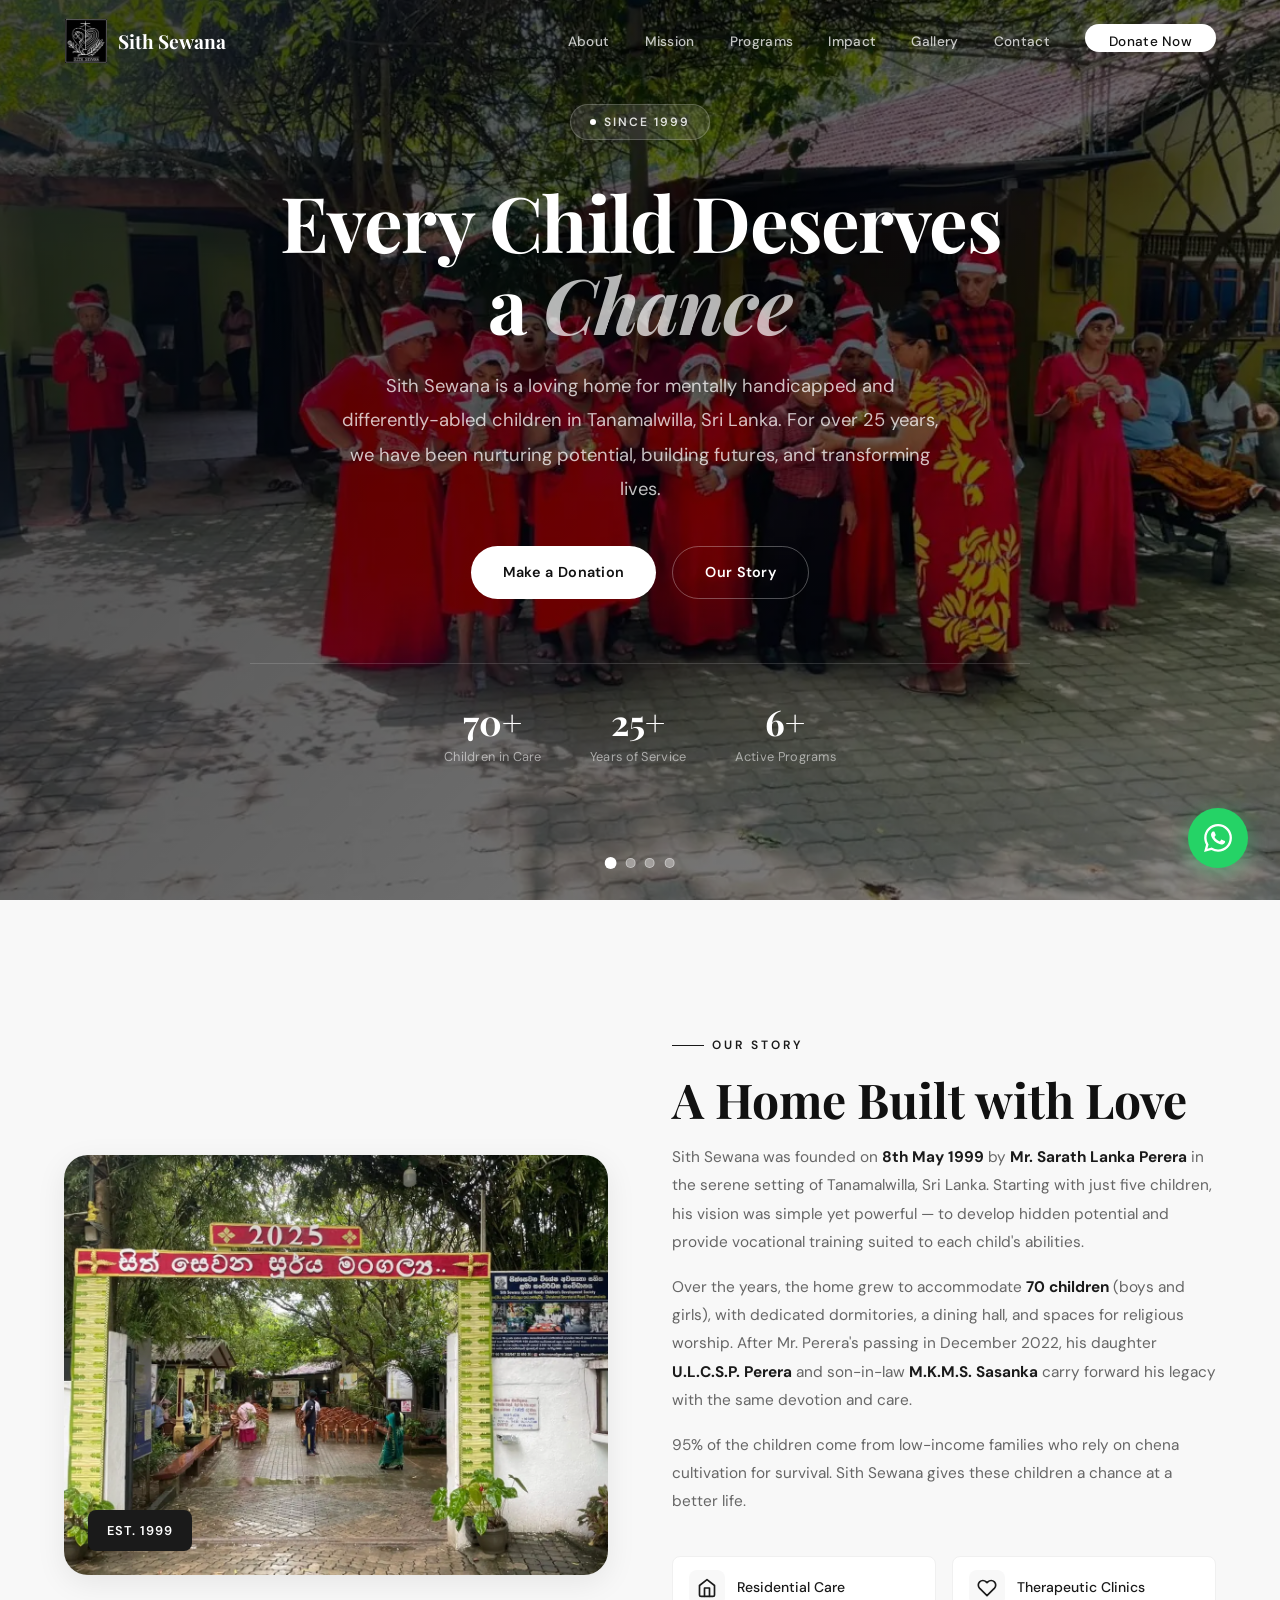
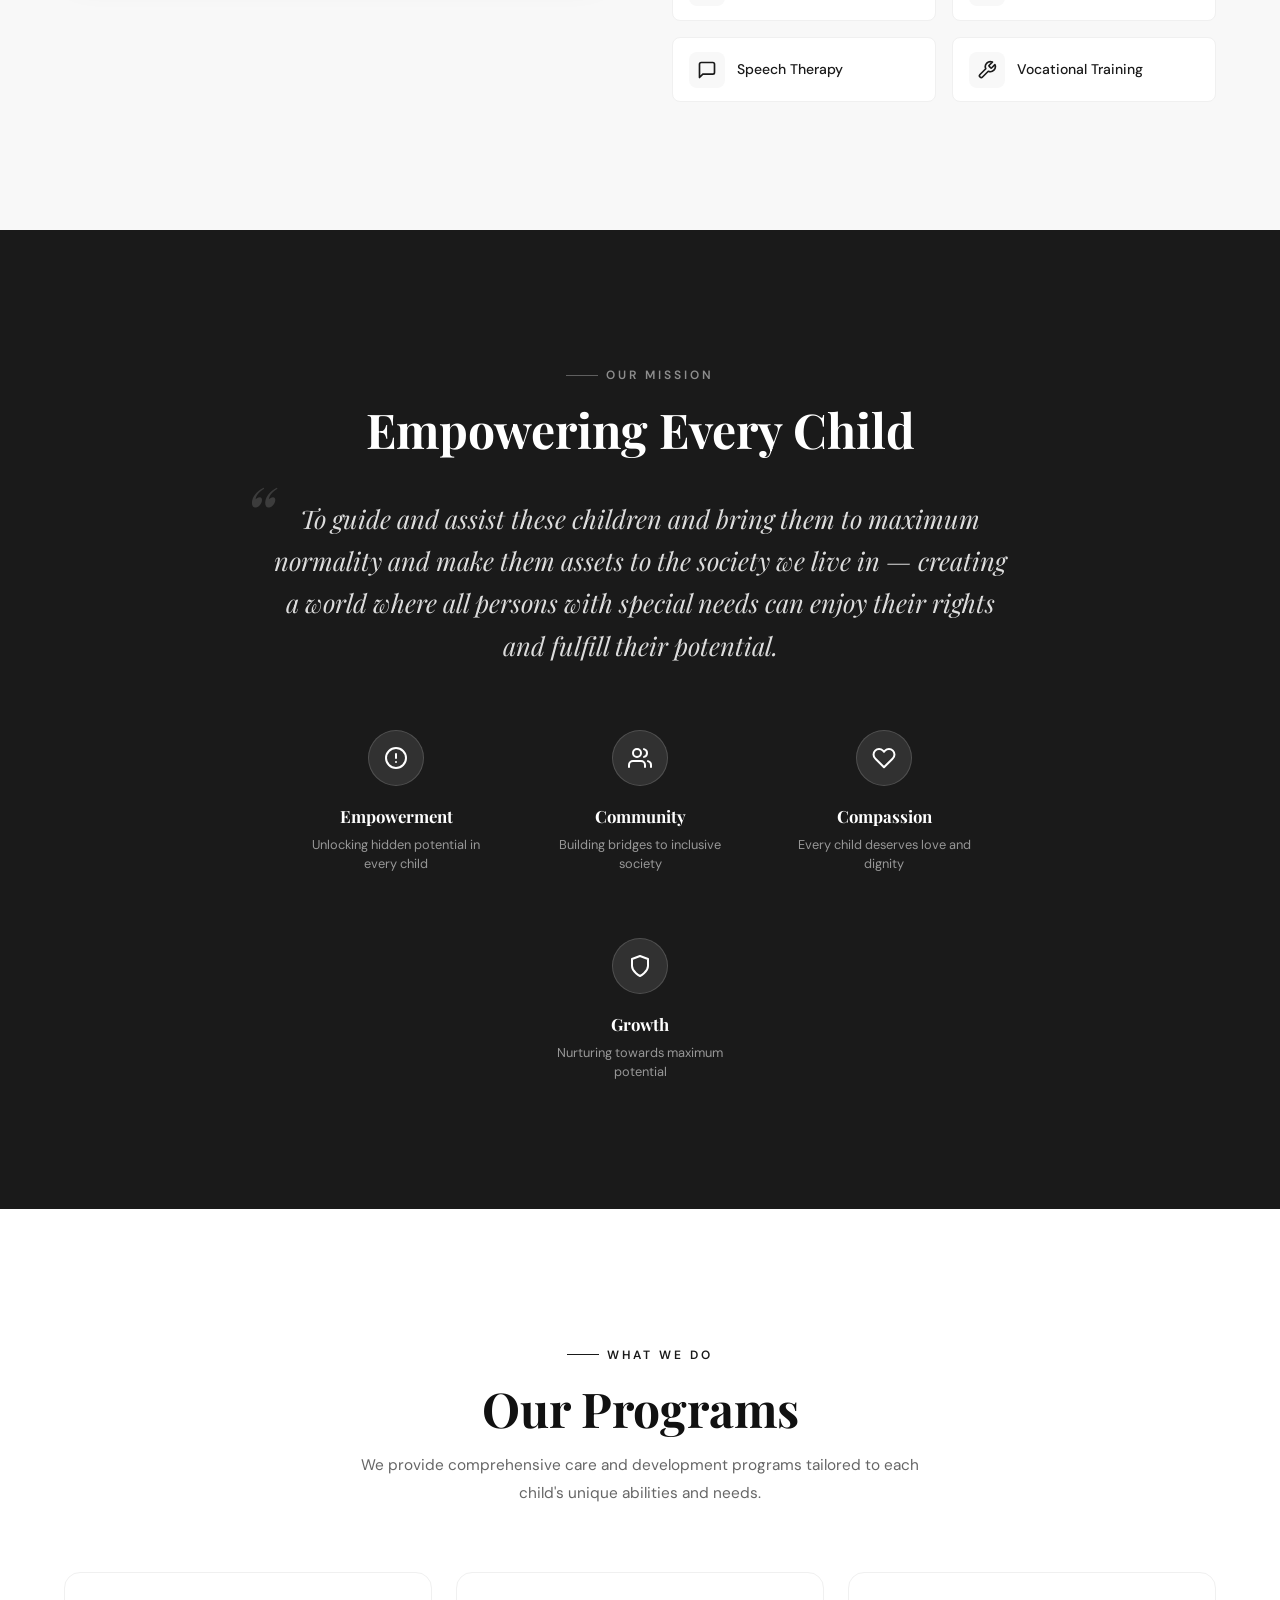
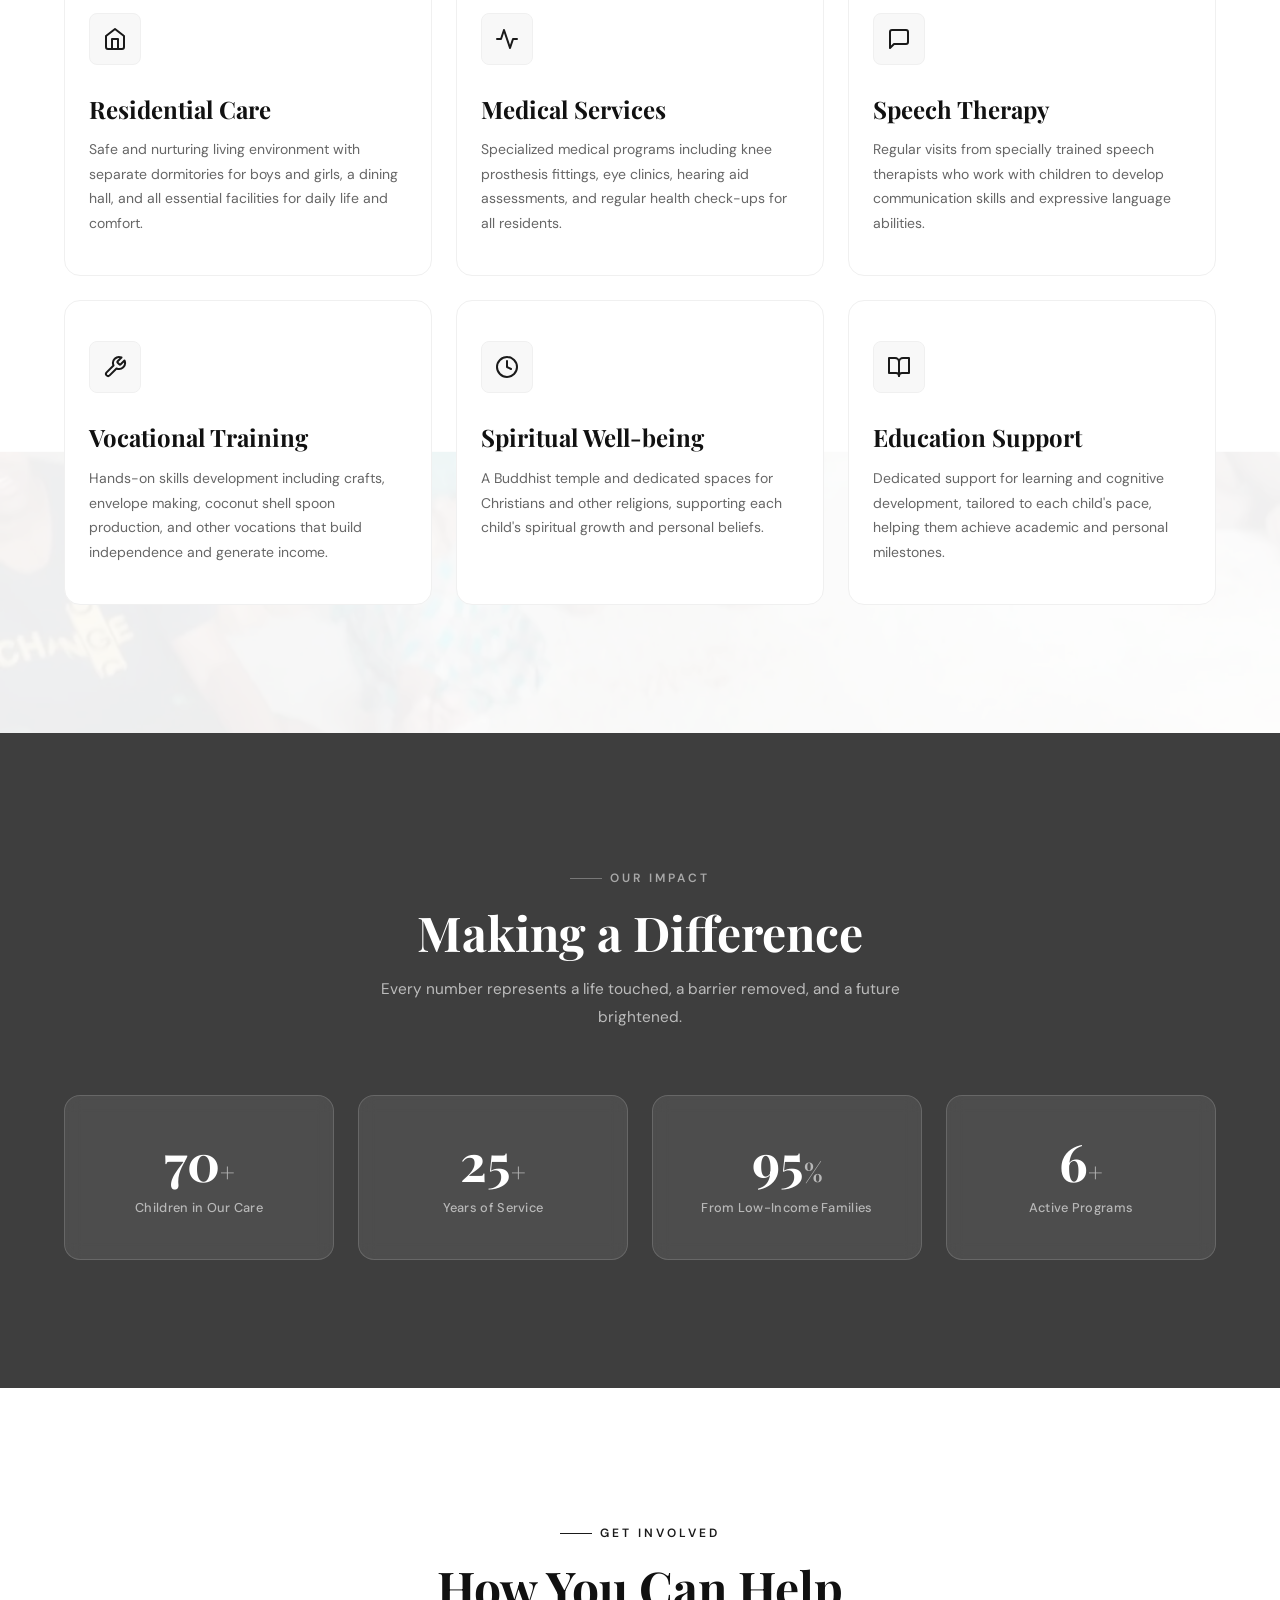
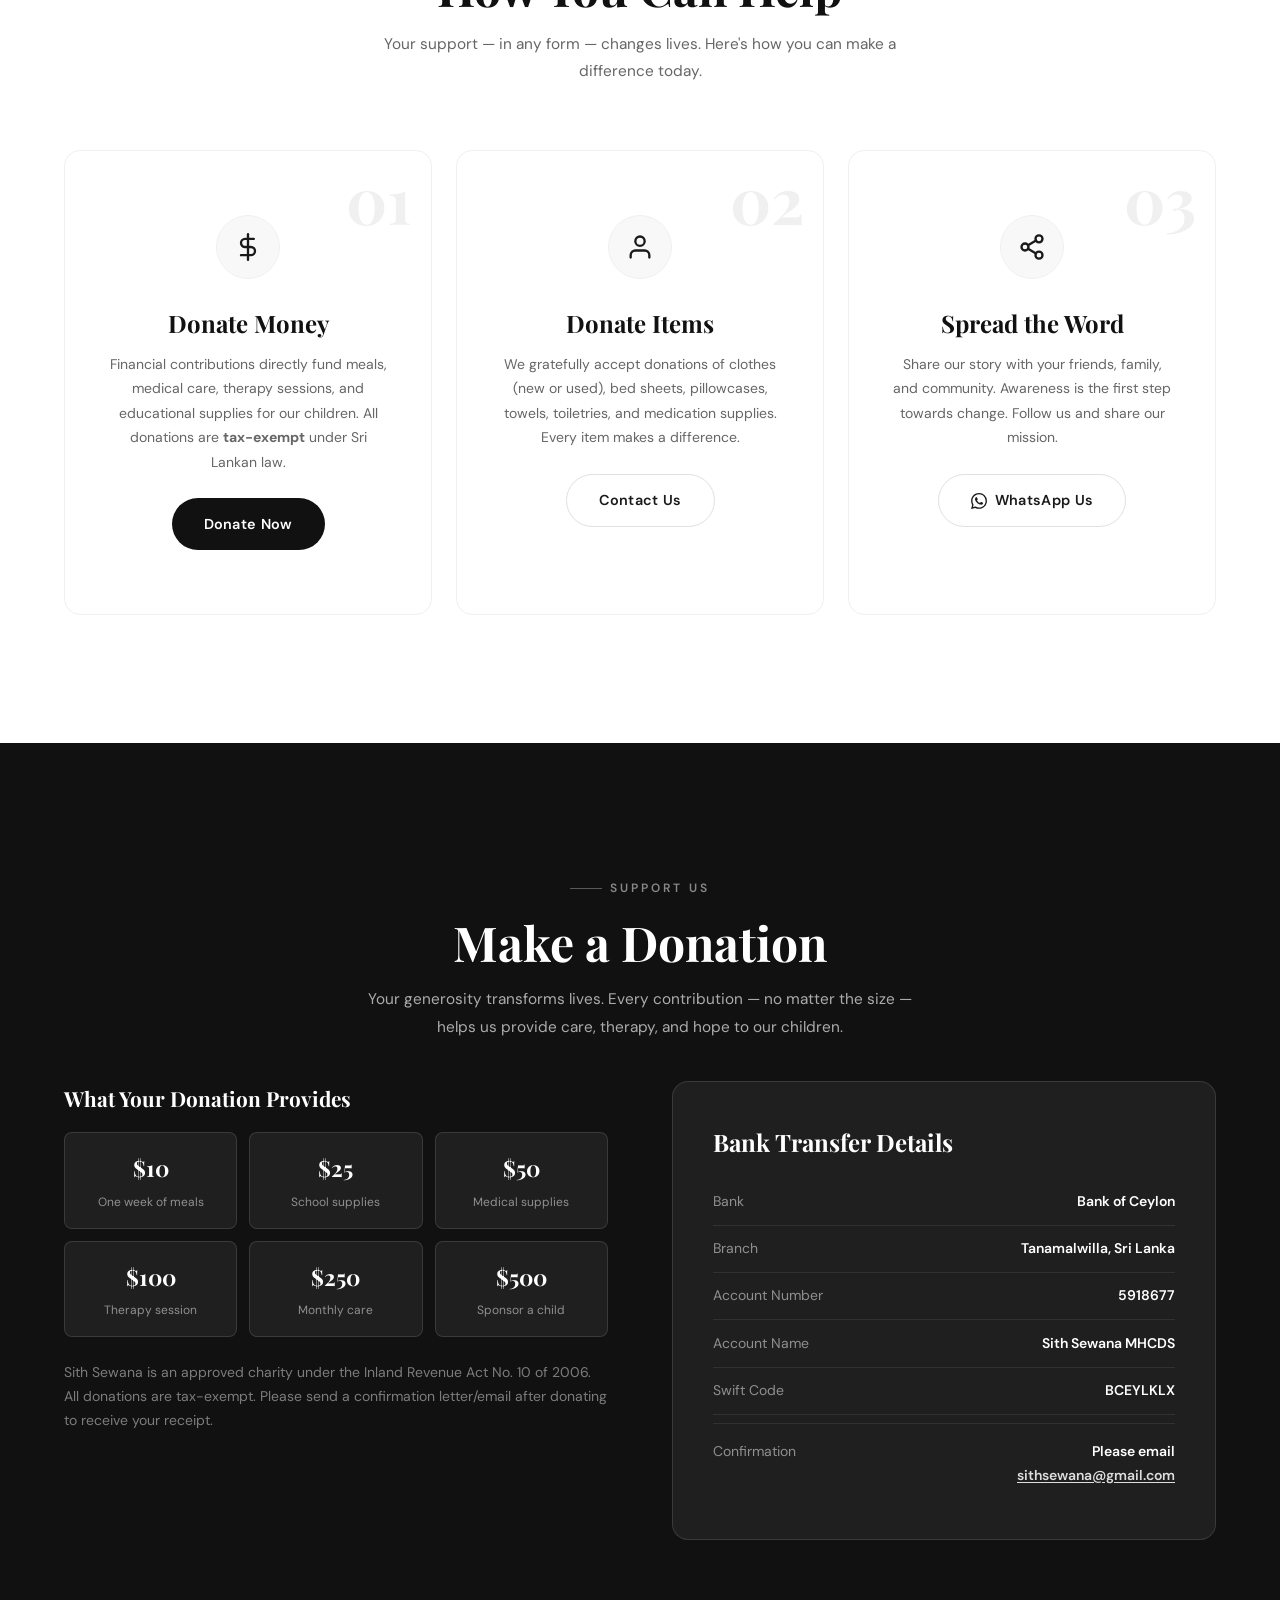
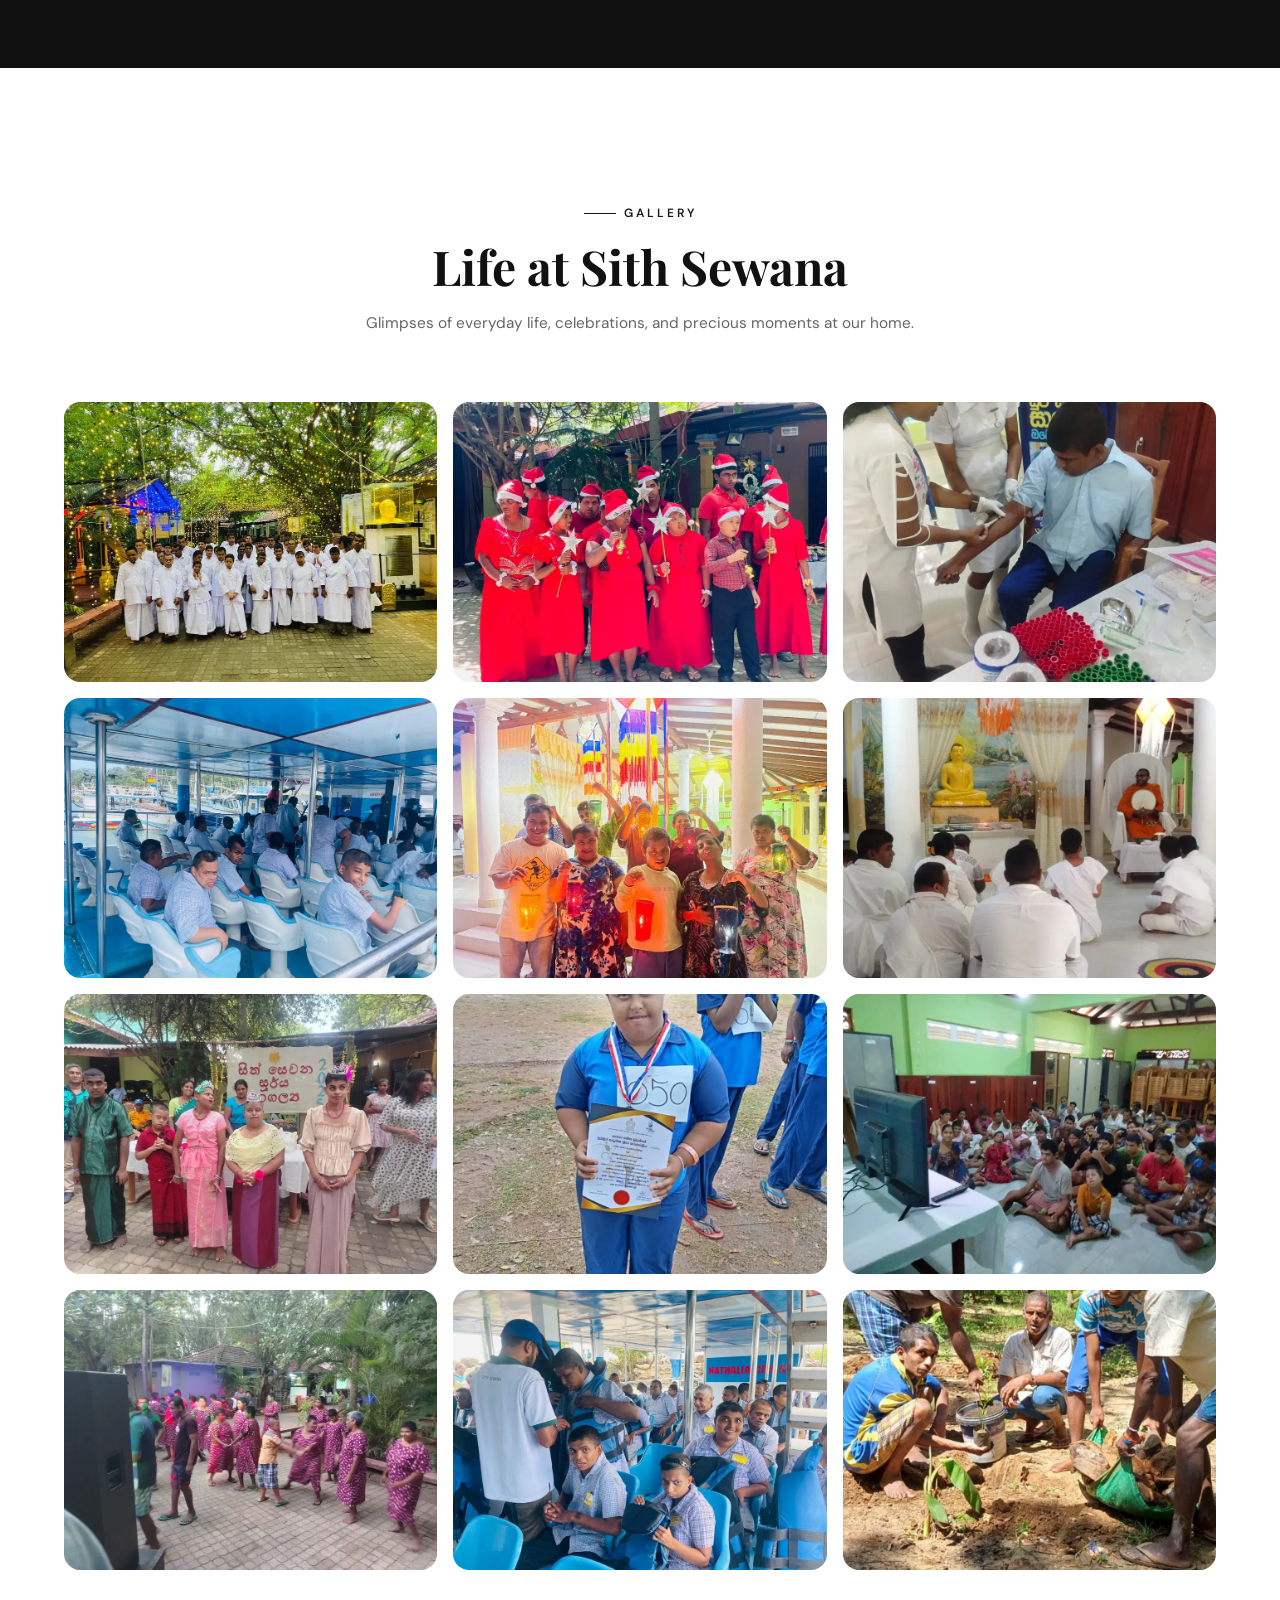
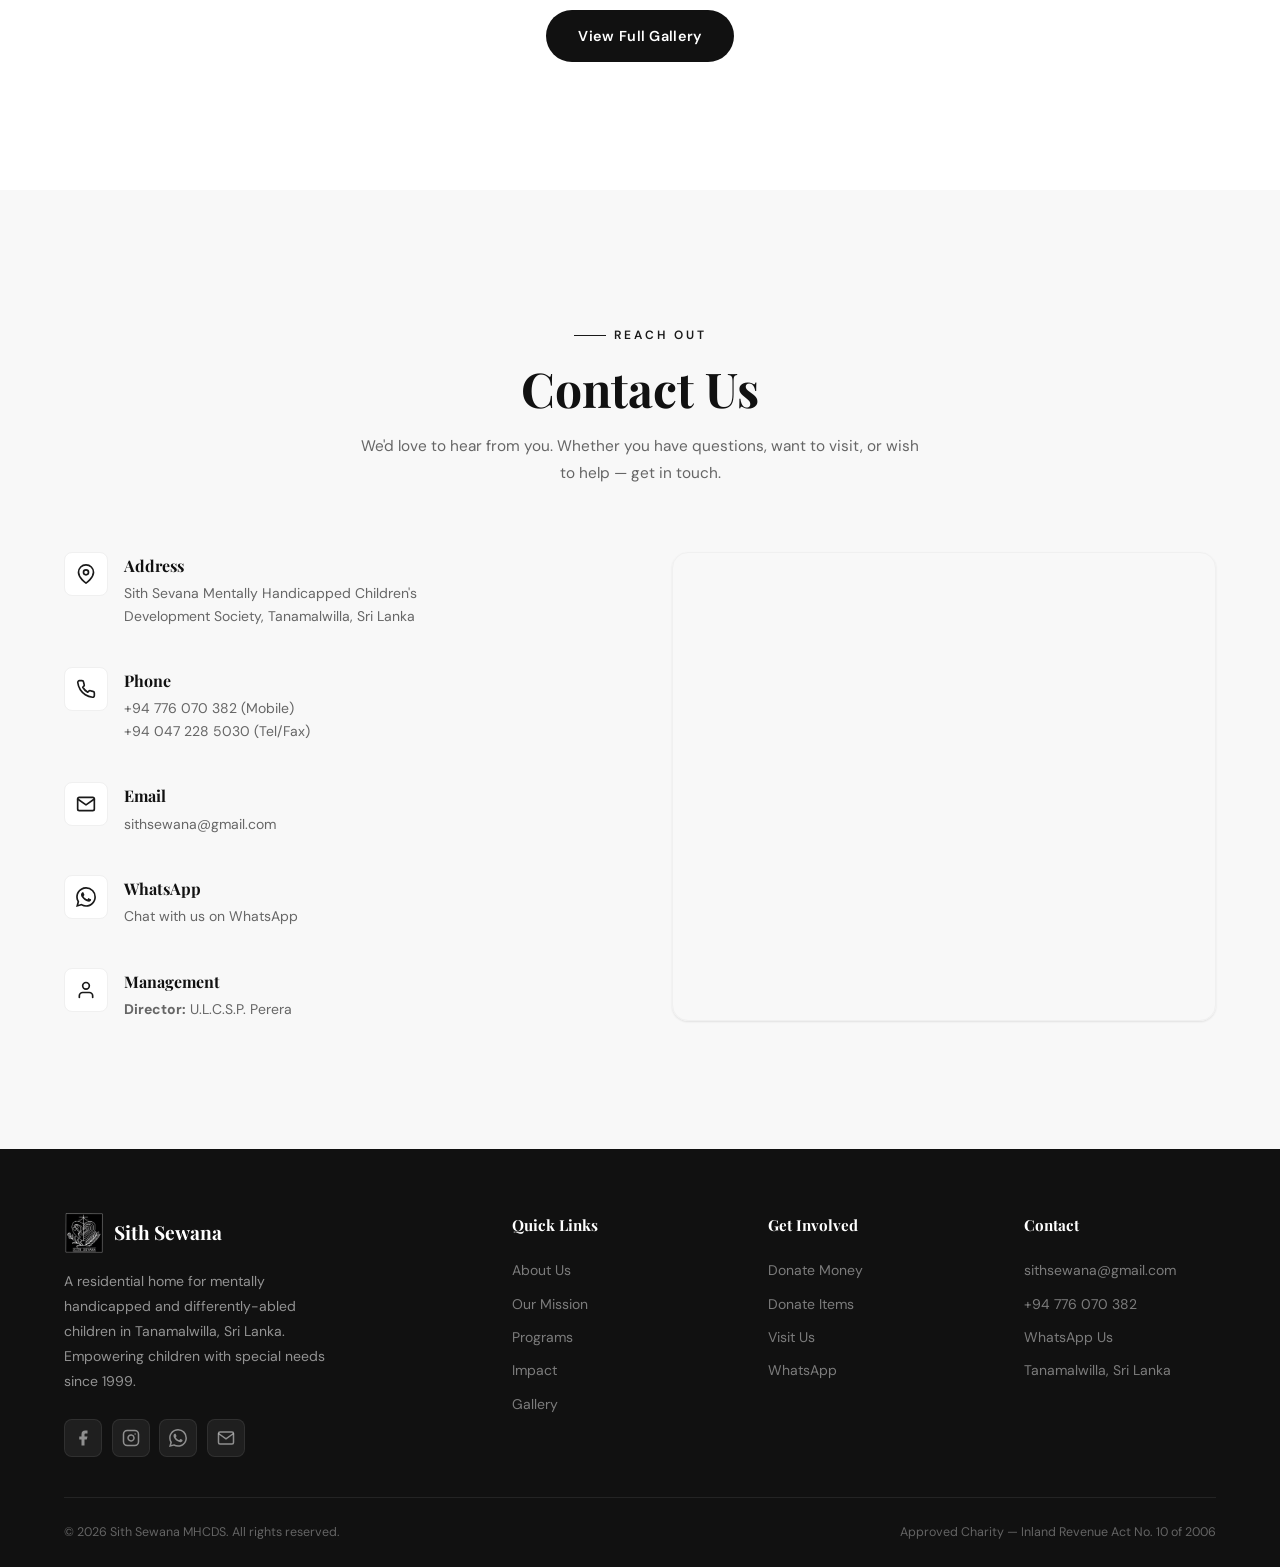
==== commit f5baf006: "Add files via upload" ====
--- a/index.html
+++ b/index.html
@@ -7,28 +7,60 @@
   <meta name="description" content="Sith Sewana is a residential home for mentally handicapped and differently-abled children in Tanamalwilla, Sri Lanka. Founded in 1999, we empower children with special needs through care, therapy, and vocational training.">
   <meta name="keywords" content="Sith Sewana, differently-abled children, Tanamalwilla, Sri Lanka, charity, donation, residential home, mentally handicapped, special needs, vocational training, non-profit">
   <meta name="author" content="Sith Sewana MHCDS">
+  <meta name="robots" content="index, follow, max-image-preview:large, max-snippet:-1, max-video-preview:-1">
+  <meta name="theme-color" content="#111111">
+  <meta name="format-detection" content="telephone=no">
+
+  <!-- Canonical & Hreflang -->
+  <link rel="canonical" href="https://isuranga2002.github.io/sithsewana/">
+  <link rel="alternate" hreflang="en" href="https://isuranga2002.github.io/sithsewana/">
+  <link rel="alternate" hreflang="x-default" href="https://isuranga2002.github.io/sithsewana/">
 
   <!-- Open Graph -->
-  <meta property="og:title" content="Sith Sewana — Home for Differently-Abled Children">
-  <meta property="og:description" content="Empowering differently-abled children in Sri Lanka since 1999. Donate, volunteer, or spread the word.">
+  <meta property="og:title" content="Sith Sewana — Home for Differently-Abled Children | Tanamalwilla, Sri Lanka">
+  <meta property="og:description" content="Sith Sewana is a residential home for 70+ mentally handicapped and differently-abled children in Tanamalwilla, Sri Lanka. Founded in 1999. Donate, volunteer, or spread the word.">
   <meta property="og:type" content="website">
-  <meta property="og:url" content="https://sithsewana.com/">
+  <meta property="og:url" content="https://isuranga2002.github.io/sithsewana/">
+  <meta property="og:image" content="https://isuranga2002.github.io/sithsewana/images/hero-bg.webp">
+  <meta property="og:image:width" content="1200">
+  <meta property="og:image:height" content="630">
+  <meta property="og:image:alt" content="Children at Sith Sewana residential home in Tanamalwilla, Sri Lanka">
+  <meta property="og:site_name" content="Sith Sewana MHCDS">
+  <meta property="og:locale" content="en_US">
+
+  <!-- Twitter Card -->
+  <meta name="twitter:card" content="summary_large_image">
+  <meta name="twitter:title" content="Sith Sewana — Home for Differently-Abled Children">
+  <meta name="twitter:description" content="Empowering 70+ differently-abled children in Sri Lanka since 1999. Residential care, therapy, and vocational training.">
+  <meta name="twitter:image" content="https://isuranga2002.github.io/sithsewana/images/hero-bg.webp">
+  <meta name="twitter:image:alt" content="Children at Sith Sewana residential home">
+
+  <!-- Geo Meta Tags (Local SEO) -->
+  <meta name="geo.region" content="LK-82">
+  <meta name="geo.placename" content="Tanamalwilla, Moneragala District, Sri Lanka">
+  <meta name="geo.position" content="6.432093;81.130298">
+  <meta name="ICBM" content="6.432093, 81.130298">
 
   <!-- Favicon -->
-  <link rel="icon" type="image/png" href="images/logo.png">
+  <link rel="icon" type="image/png" sizes="32x32" href="images/logo.png">
+  <link rel="icon" type="image/png" sizes="16x16" href="images/logo.png">
+  <link rel="apple-touch-icon" href="images/logo.png">
 
   <!-- Styles -->
   <link rel="stylesheet" href="styles.css">
 
   <!-- Structured Data -->
+  <!-- Structured Data: Organization -->
   <script type="application/ld+json">
   {
     "@context": "https://schema.org",
     "@type": "NGO",
     "name": "Sith Sewana Mentally Handicapped Children's Development Society",
-    "alternateName": "Sith Sewana MHCDS",
-    "url": "https://sithsewana.com/",
-    "description": "Residential home for mentally handicapped and differently-abled children in Tanamalwilla, Sri Lanka, founded in 1999.",
+    "alternateName": ["Sith Sewana MHCDS", "Sith Sewana", "Sith Sevana"],
+    "url": "https://isuranga2002.github.io/sithsewana/",
+    "logo": "https://isuranga2002.github.io/sithsewana/images/logo.png",
+    "image": "https://isuranga2002.github.io/sithsewana/images/hero-bg.webp",
+    "description": "Sith Sewana is a registered residential home providing care, therapy, education, and vocational training for 70+ mentally handicapped and differently-abled children in Tanamalwilla, Sri Lanka since 1999.",
     "foundingDate": "1999-05-08",
     "founder": {
       "@type": "Person",
@@ -36,18 +68,60 @@
     },
     "address": {
       "@type": "PostalAddress",
-      "streetAddress": "Divisional Secretariat Road",
+      "streetAddress": "Sith Sevana Mentally Handicapped Children's Development Society",
       "addressLocality": "Tanamalwilla",
+      "addressRegion": "Moneragala District",
       "addressCountry": "LK"
     },
     "geo": {
       "@type": "GeoCoordinates",
-      "latitude": "6.4387",
-      "longitude": "80.9958"
+      "latitude": "6.432093",
+      "longitude": "81.130298"
     },
-    "telephone": "+94777607382",
+    "telephone": "+94776070382",
     "email": "sithsewana@gmail.com",
-    "nonprofitStatus": "Nonprofit501c3"
+    "contactPoint": {
+      "@type": "ContactPoint",
+      "telephone": "+94776070382",
+      "contactType": "donations",
+      "availableLanguage": ["English", "Sinhala"]
+    },
+    "sameAs": [
+      "https://web.facebook.com/sithsewana.sithsewana.7",
+      "https://www.instagram.com/sithsewana"
+    ],
+    "areaServed": {
+      "@type": "Country",
+      "name": "Sri Lanka"
+    },
+    "nonprofitStatus": "Nonprofit501c3",
+    "knowsAbout": ["differently-abled children care", "residential care", "vocational training", "special needs education", "child welfare Sri Lanka"]
+  }
+  </script>
+
+  <!-- Structured Data: WebSite (for sitelinks search) -->
+  <script type="application/ld+json">
+  {
+    "@context": "https://schema.org",
+    "@type": "WebSite",
+    "name": "Sith Sewana",
+    "url": "https://isuranga2002.github.io/sithsewana/"
+  }
+  </script>
+
+  <!-- Structured Data: BreadcrumbList -->
+  <script type="application/ld+json">
+  {
+    "@context": "https://schema.org",
+    "@type": "BreadcrumbList",
+    "itemListElement": [
+      {
+        "@type": "ListItem",
+        "position": 1,
+        "name": "Home",
+        "item": "https://isuranga2002.github.io/sithsewana/"
+      }
+    ]
   }
   </script>
 </head>
@@ -60,6 +134,7 @@
 </div>
 
 <!-- ============ NAVBAR ============ -->
+<div class="nav-overlay" id="nav-overlay"></div>
 <nav class="navbar" id="navbar">
   <div class="container nav-inner">
     <a href="#" class="nav-logo">
@@ -155,8 +230,8 @@
         <p>
           Over the years, the home grew to accommodate <strong>70 children</strong> (boys and girls), with dedicated
           dormitories, a dining hall, and spaces for religious worship.
-          After Mr. Perera's passing in December 2022, his daughters <strong>Christeen</strong> and
-          <strong>Therisita Perera</strong> carry forward his legacy with the same devotion and care.
+          After Mr. Perera's passing in December 2022, his daughter <strong>U.L.C.S.P. Perera</strong>
+          and son-in-law <strong>M.K.M.S. Sasanka</strong> carry forward his legacy with the same devotion and care.
         </p>
         <p>
           95% of the children come from low-income families who rely on chena cultivation for survival.
@@ -416,7 +491,7 @@
           Share our story with your friends, family, and community.
           Awareness is the first step towards change. Follow us and share our mission.
         </p>
-        <a href="https://wa.me/94777607382" target="_blank" rel="noopener" class="btn btn-outline-dark">
+        <a href="https://wa.me/94776070382" target="_blank" rel="noopener" class="btn btn-outline-dark">
           <svg width="16" height="16" viewBox="0 0 24 24" fill="currentColor"><path d="M17.472 14.382c-.297-.149-1.758-.867-2.03-.967-.273-.099-.471-.148-.67.15-.197.297-.767.966-.94 1.164-.173.199-.347.223-.644.075-.297-.15-1.255-.463-2.39-1.475-.883-.788-1.48-1.761-1.653-2.059-.173-.297-.018-.458.13-.606.134-.133.298-.347.446-.52.149-.174.198-.298.298-.497.099-.198.05-.371-.025-.52-.075-.149-.669-1.612-.916-2.207-.242-.579-.487-.5-.669-.51-.173-.008-.371-.01-.57-.01-.198 0-.52.074-.792.372-.272.297-1.04 1.016-1.04 2.479 0 1.462 1.065 2.875 1.213 3.074.149.198 2.096 3.2 5.077 4.487.709.306 1.262.489 1.694.625.712.227 1.36.195 1.871.118.571-.085 1.758-.719 2.006-1.413.248-.694.248-1.289.173-1.413-.074-.124-.272-.198-.57-.347m-5.421 7.403h-.004a9.87 9.87 0 01-5.031-1.378l-.361-.214-3.741.982.998-3.648-.235-.374a9.86 9.86 0 01-1.51-5.26c.001-5.45 4.436-9.884 9.888-9.884 2.64 0 5.122 1.03 6.988 2.898a9.825 9.825 0 012.893 6.994c-.003 5.45-4.437 9.884-9.885 9.884m8.413-18.297A11.815 11.815 0 0012.05 0C5.495 0 .16 5.335.157 11.892c0 2.096.547 4.142 1.588 5.945L.057 24l6.305-1.654a11.882 11.882 0 005.683 1.448h.005c6.554 0 11.89-5.335 11.893-11.893a11.821 11.821 0 00-3.48-8.413z"/></svg>
           WhatsApp Us
         </a>
@@ -613,7 +688,7 @@
           </div>
           <div>
             <h4>Address</h4>
-            <p>Divisional Secretariat Road,<br>Tanamalwilla, Sri Lanka</p>
+            <p>Sith Sevana Mentally Handicapped Children's<br>Development Society, Tanamalwilla, Sri Lanka</p>
           </div>
         </div>
 
@@ -624,7 +699,7 @@
           <div>
             <h4>Phone</h4>
             <p>
-              <a href="tel:+94777607382">+94 777 607 382</a> (Mobile)<br>
+              <a href="tel:+94776070382">+94 776 070 382</a> (Mobile)<br>
               <a href="tel:+94472285030">+94 047 228 5030</a> (Tel/Fax)
             </p>
           </div>
@@ -646,7 +721,7 @@
           </div>
           <div>
             <h4>WhatsApp</h4>
-            <p><a href="https://wa.me/94777607382" target="_blank" rel="noopener">Chat with us on WhatsApp</a></p>
+            <p><a href="https://wa.me/94776070382" target="_blank" rel="noopener">Chat with us on WhatsApp</a></p>
           </div>
         </div>
 
@@ -657,8 +732,7 @@
           <div>
             <h4>Management</h4>
             <p>
-              <strong>Chairman:</strong> Mr. M.K.M.S. Sasanka<br>
-              <strong>Directors:</strong> Christeen &amp; Therisita Perera
+              <strong>Director:</strong> U.L.C.S.P. Perera
             </p>
           </div>
         </div>
@@ -666,7 +740,7 @@
 
       <div class="contact-map reveal reveal-delay-2">
         <iframe
-          src="https://www.google.com/maps/embed?pb=!1m18!1m12!1m3!1d15866.5!2d80.9908!3d6.4387!2m3!1f0!2f0!3f0!3m2!1i1024!2i768!4f13.1!3m3!1m2!1s0x3ae408db75aaaaab%3A0x2b8e1e0f7e6d5a2b!2sTanamalwila!5e0!3m2!1sen!2slk!4v1711180000000!5m2!1sen!2slk"
+          src="https://www.google.com/maps/embed?pb=!1m18!1m12!1m3!1d4484.797729970422!2d81.13029795557618!3d6.432092703240267!2m3!1f0!2f0!3f0!3m2!1i1024!2i768!4f13.1!3m3!1m2!1s0x3ae4193f455d579b%3A0x502e21711d5a1b11!2sSith%20Sevana%20Mentally%20Handicapped%20Children&#39;s%20Development%20Society!5e0!3m2!1sen!2slk!4v1774451374919!5m2!1sen!2slk"
           allowfullscreen=""
           loading="lazy"
           referrerpolicy="no-referrer-when-downgrade"
@@ -691,13 +765,13 @@
           in Tanamalwilla, Sri Lanka. Empowering children with special needs since 1999.
         </p>
         <div class="footer-social">
-          <a href="https://www.facebook.com/sithsewana" target="_blank" rel="noopener" aria-label="Facebook">
+          <a href="https://web.facebook.com/sithsewana.sithsewana.7" target="_blank" rel="noopener" aria-label="Facebook">
             <svg width="18" height="18" viewBox="0 0 24 24" fill="currentColor"><path d="M18 2h-3a5 5 0 0 0-5 5v3H7v4h3v8h4v-8h3l1-4h-4V7a1 1 0 0 1 1-1h3z"/></svg>
           </a>
           <a href="https://www.instagram.com/sithsewana" target="_blank" rel="noopener" aria-label="Instagram">
             <svg width="18" height="18" viewBox="0 0 24 24" fill="none" stroke="currentColor" stroke-width="2" stroke-linecap="round" stroke-linejoin="round"><rect x="2" y="2" width="20" height="20" rx="5" ry="5"/><path d="M16 11.37A4 4 0 1 1 12.63 8 4 4 0 0 1 16 11.37z"/><line x1="17.5" y1="6.5" x2="17.51" y2="6.5"/></svg>
           </a>
-          <a href="https://wa.me/94777607382" target="_blank" rel="noopener" aria-label="WhatsApp">
+          <a href="https://wa.me/94776070382" target="_blank" rel="noopener" aria-label="WhatsApp">
             <svg width="18" height="18" viewBox="0 0 24 24" fill="currentColor"><path d="M17.472 14.382c-.297-.149-1.758-.867-2.03-.967-.273-.099-.471-.148-.67.15-.197.297-.767.966-.94 1.164-.173.199-.347.223-.644.075-.297-.15-1.255-.463-2.39-1.475-.883-.788-1.48-1.761-1.653-2.059-.173-.297-.018-.458.13-.606.134-.133.298-.347.446-.52.149-.174.198-.298.298-.497.099-.198.05-.371-.025-.52-.075-.149-.669-1.612-.916-2.207-.242-.579-.487-.5-.669-.51-.173-.008-.371-.01-.57-.01-.198 0-.52.074-.792.372-.272.297-1.04 1.016-1.04 2.479 0 1.462 1.065 2.875 1.213 3.074.149.198 2.096 3.2 5.077 4.487.709.306 1.262.489 1.694.625.712.227 1.36.195 1.871.118.571-.085 1.758-.719 2.006-1.413.248-.694.248-1.289.173-1.413-.074-.124-.272-.198-.57-.347m-5.421 7.403h-.004a9.87 9.87 0 01-5.031-1.378l-.361-.214-3.741.982.998-3.648-.235-.374a9.86 9.86 0 01-1.51-5.26c.001-5.45 4.436-9.884 9.888-9.884 2.64 0 5.122 1.03 6.988 2.898a9.825 9.825 0 012.893 6.994c-.003 5.45-4.437 9.884-9.885 9.884m8.413-18.297A11.815 11.815 0 0012.05 0C5.495 0 .16 5.335.157 11.892c0 2.096.547 4.142 1.588 5.945L.057 24l6.305-1.654a11.882 11.882 0 005.683 1.448h.005c6.554 0 11.89-5.335 11.893-11.893a11.821 11.821 0 00-3.48-8.413z"/></svg>
           </a>
           <a href="mailto:sithsewana@gmail.com" aria-label="Email">
@@ -723,7 +797,7 @@
           <a href="#donate">Donate Money</a>
           <a href="#help">Donate Items</a>
           <a href="#contact">Visit Us</a>
-          <a href="https://wa.me/94777607382" target="_blank" rel="noopener">WhatsApp</a>
+          <a href="https://wa.me/94776070382" target="_blank" rel="noopener">WhatsApp</a>
         </div>
       </div>
 
@@ -731,8 +805,8 @@
         <h4>Contact</h4>
         <div class="footer-links">
           <a href="mailto:sithsewana@gmail.com">sithsewana@gmail.com</a>
-          <a href="tel:+94777607382">+94 777 607 382</a>
-          <a href="https://wa.me/94777607382" target="_blank" rel="noopener">WhatsApp Us</a>
+          <a href="tel:+94776070382">+94 776 070 382</a>
+          <a href="https://wa.me/94776070382" target="_blank" rel="noopener">WhatsApp Us</a>
           <a>Tanamalwilla, Sri Lanka</a>
         </div>
       </div>
@@ -748,7 +822,7 @@
 </footer>
 
 <!-- WhatsApp Floating Button -->
-<a href="https://wa.me/94777607382" target="_blank" rel="noopener" class="whatsapp-float" aria-label="Chat on WhatsApp">
+<a href="https://wa.me/94776070382" target="_blank" rel="noopener" class="whatsapp-float" aria-label="Chat on WhatsApp">
   <svg width="28" height="28" viewBox="0 0 24 24" fill="white"><path d="M17.472 14.382c-.297-.149-1.758-.867-2.03-.967-.273-.099-.471-.148-.67.15-.197.297-.767.966-.94 1.164-.173.199-.347.223-.644.075-.297-.15-1.255-.463-2.39-1.475-.883-.788-1.48-1.761-1.653-2.059-.173-.297-.018-.458.13-.606.134-.133.298-.347.446-.52.149-.174.198-.298.298-.497.099-.198.05-.371-.025-.52-.075-.149-.669-1.612-.916-2.207-.242-.579-.487-.5-.669-.51-.173-.008-.371-.01-.57-.01-.198 0-.52.074-.792.372-.272.297-1.04 1.016-1.04 2.479 0 1.462 1.065 2.875 1.213 3.074.149.198 2.096 3.2 5.077 4.487.709.306 1.262.489 1.694.625.712.227 1.36.195 1.871.118.571-.085 1.758-.719 2.006-1.413.248-.694.248-1.289.173-1.413-.074-.124-.272-.198-.57-.347m-5.421 7.403h-.004a9.87 9.87 0 01-5.031-1.378l-.361-.214-3.741.982.998-3.648-.235-.374a9.86 9.86 0 01-1.51-5.26c.001-5.45 4.436-9.884 9.888-9.884 2.64 0 5.122 1.03 6.988 2.898a9.825 9.825 0 012.893 6.994c-.003 5.45-4.437 9.884-9.885 9.884m8.413-18.297A11.815 11.815 0 0012.05 0C5.495 0 .16 5.335.157 11.892c0 2.096.547 4.142 1.588 5.945L.057 24l6.305-1.654a11.882 11.882 0 005.683 1.448h.005c6.554 0 11.89-5.335 11.893-11.893a11.821 11.821 0 00-3.48-8.413z"/></svg>
 </a>
 
--- a/styles.css
+++ b/styles.css
@@ -1396,7 +1396,6 @@
   inset: 0;
   background-size: cover;
   background-position: center;
-  background-attachment: fixed;
   z-index: 0;
 }
 
@@ -1546,18 +1545,44 @@
     top: 0;
     right: -100%;
     width: 280px;
-    height: 100vh;
-    background: var(--clr-white);
+    height: 100%;
+    height: 100dvh;
+    background: #ffffff !important;
     flex-direction: column;
     align-items: flex-start;
     padding: 5rem 2rem 2rem;
     gap: 0;
-    box-shadow: -4px 0 30px rgba(0,0,0,0.08);
+    box-shadow: -4px 0 30px rgba(0,0,0,0.15);
     transition: right 0.4s cubic-bezier(0.4, 0, 0.2, 1);
+    z-index: 10001;
+    overflow-y: auto;
+    -webkit-overflow-scrolling: touch;
   }
 
   .nav-links.open {
     right: 0;
+  }
+
+  .nav-overlay {
+    display: none;
+    position: fixed;
+    top: 0;
+    left: 0;
+    width: 100%;
+    height: 100%;
+    background: rgba(0,0,0,0.5);
+    z-index: 10000;
+    -webkit-tap-highlight-color: transparent;
+  }
+
+  .nav-overlay.active {
+    display: block;
+  }
+
+  body.menu-open {
+    overflow: hidden !important;
+    position: fixed;
+    width: 100%;
   }
 
   .nav-links a {
@@ -1605,4 +1630,15 @@
   .btn { justify-content: center; }
   .about-highlights { grid-template-columns: 1fr; }
   .donate-amounts { grid-template-columns: 1fr; }
-}
+
+  .whatsapp-float {
+    width: 50px;
+    height: 50px;
+    bottom: 1.2rem;
+    right: 1.2rem;
+  }
+  .whatsapp-float svg {
+    width: 24px;
+    height: 24px;
+  }
+}
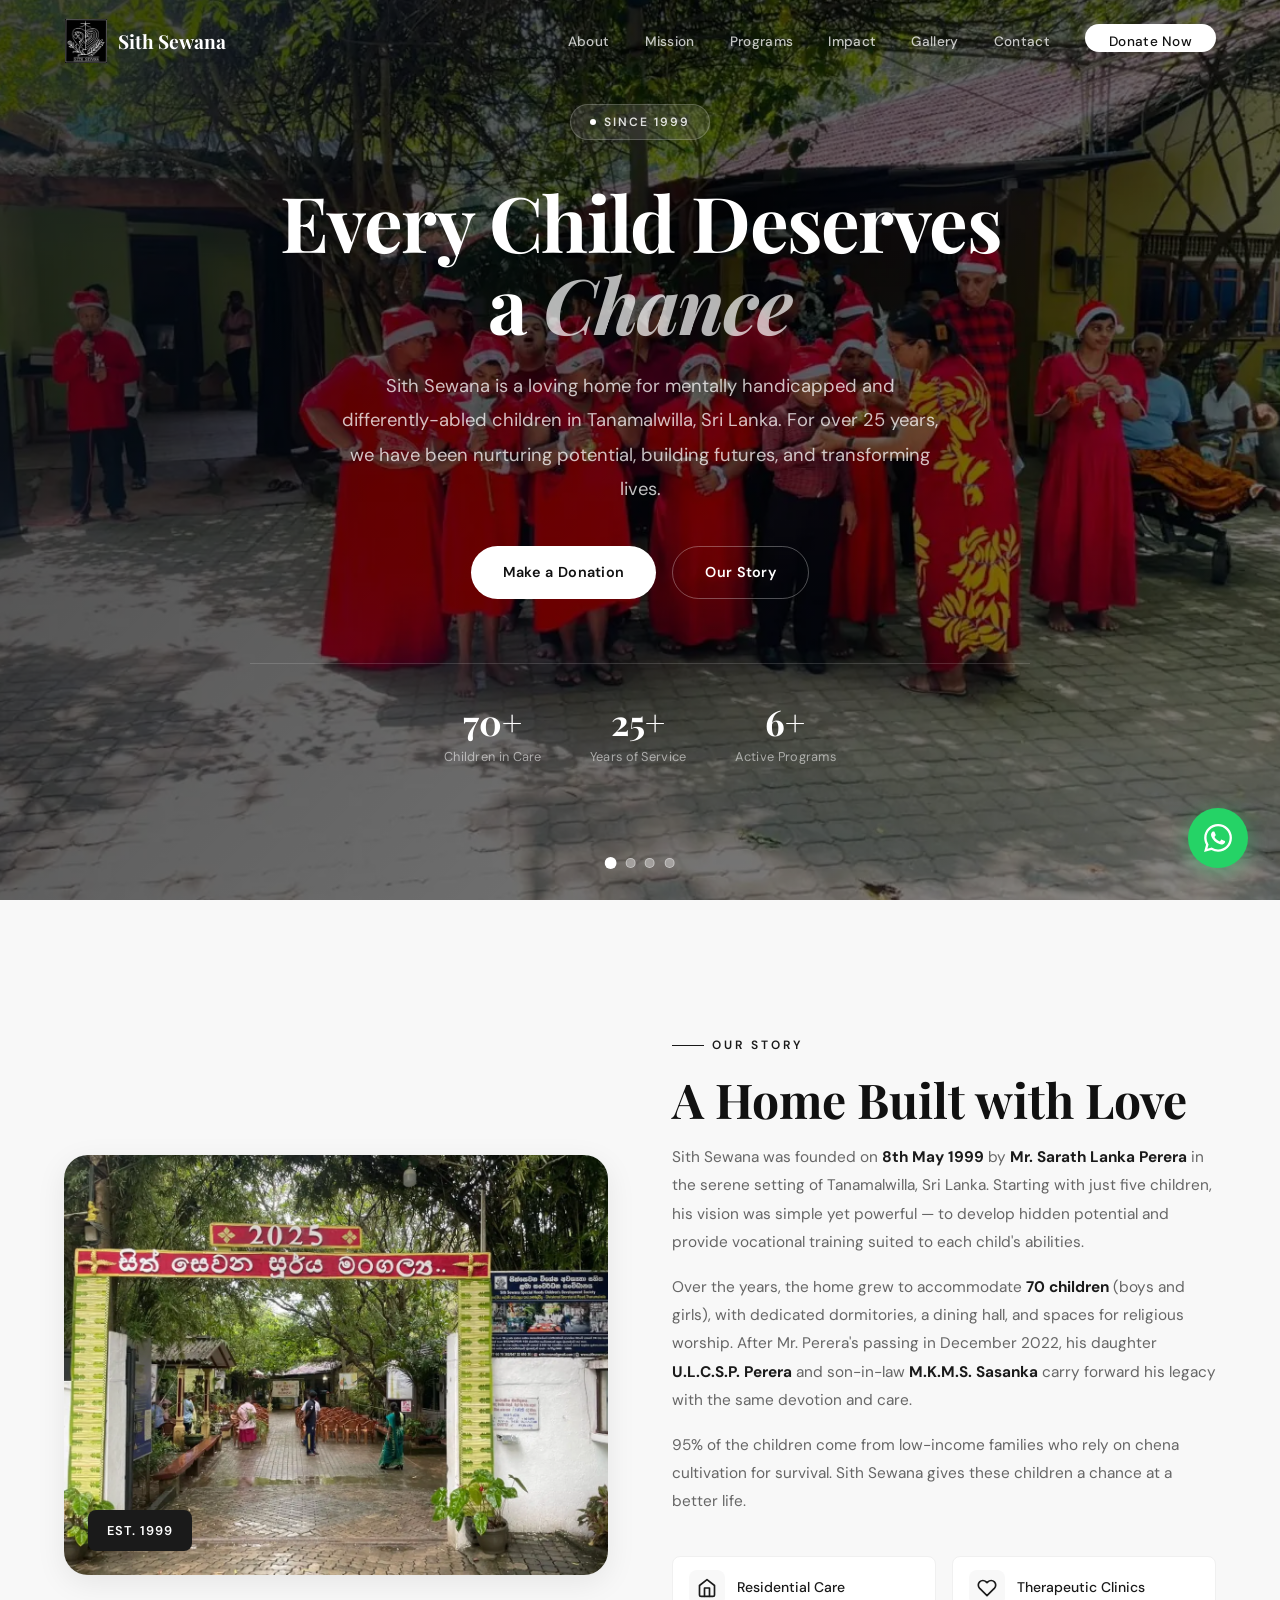
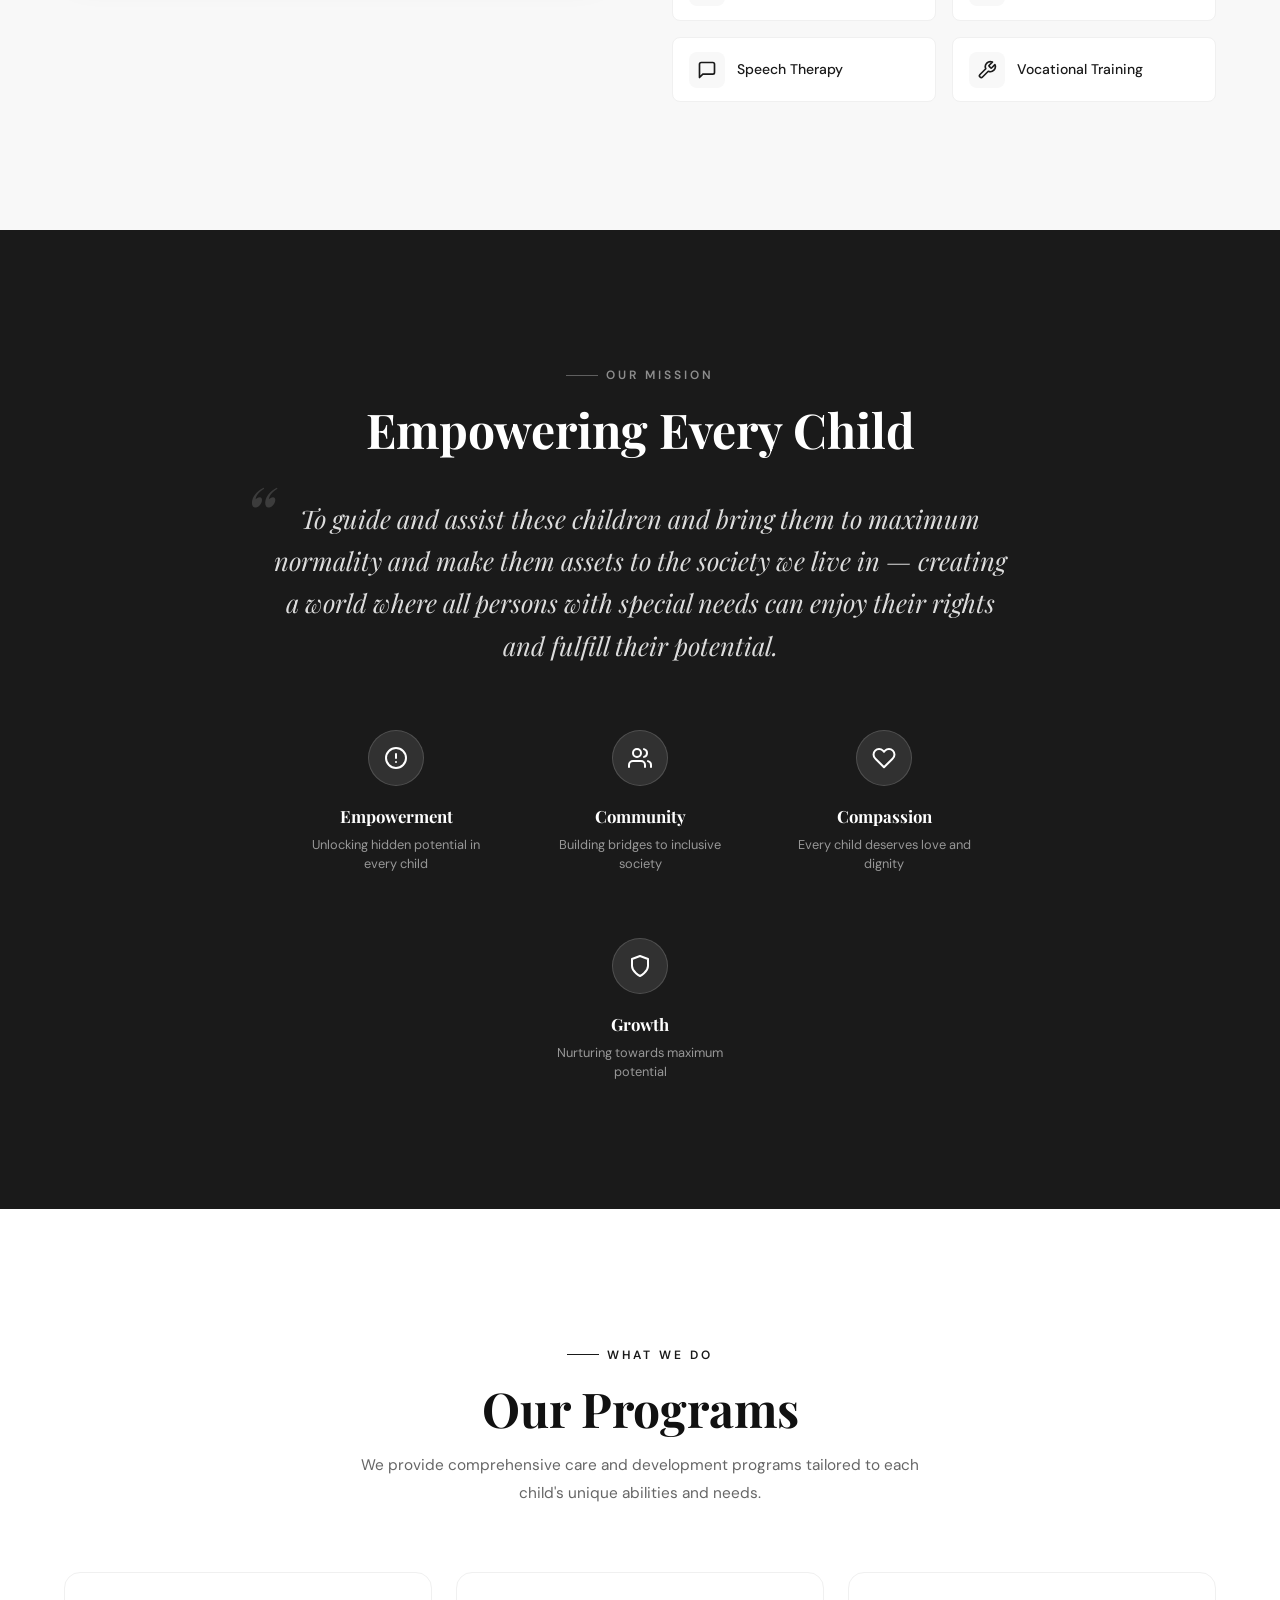
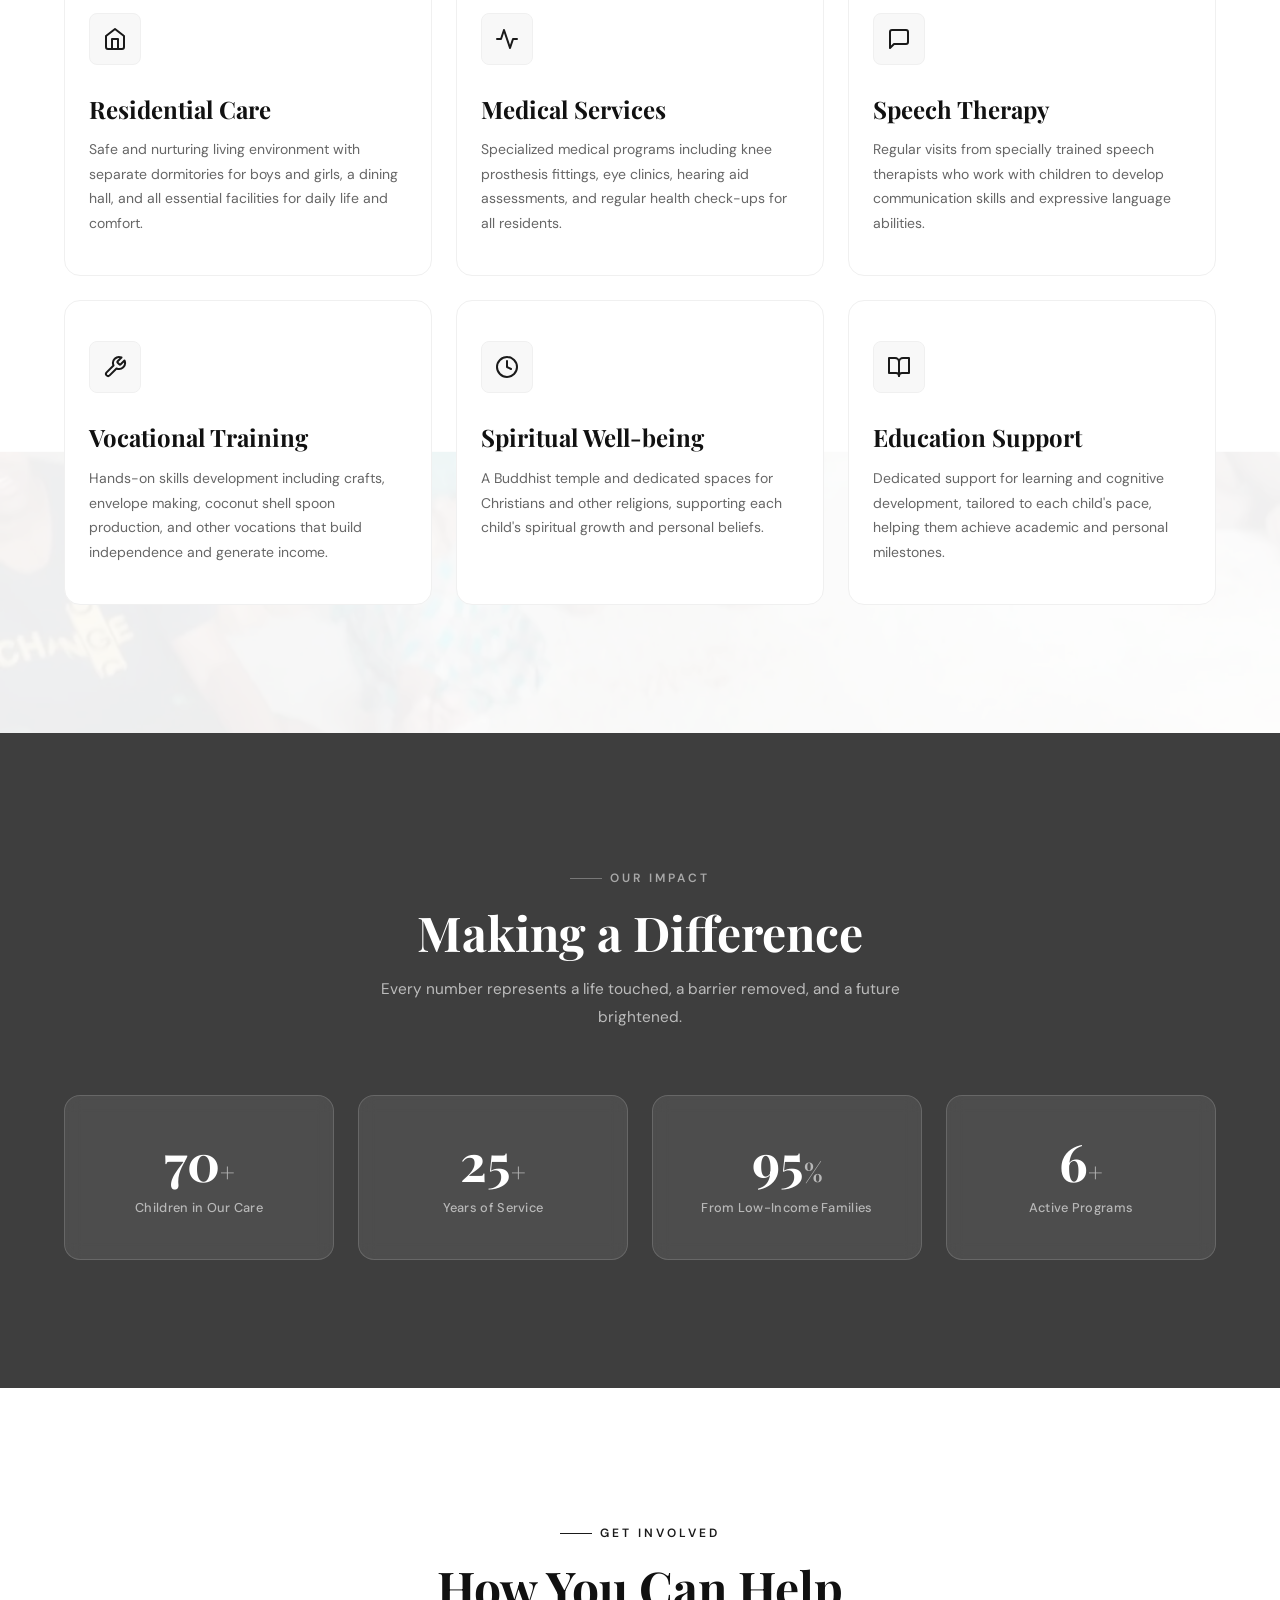
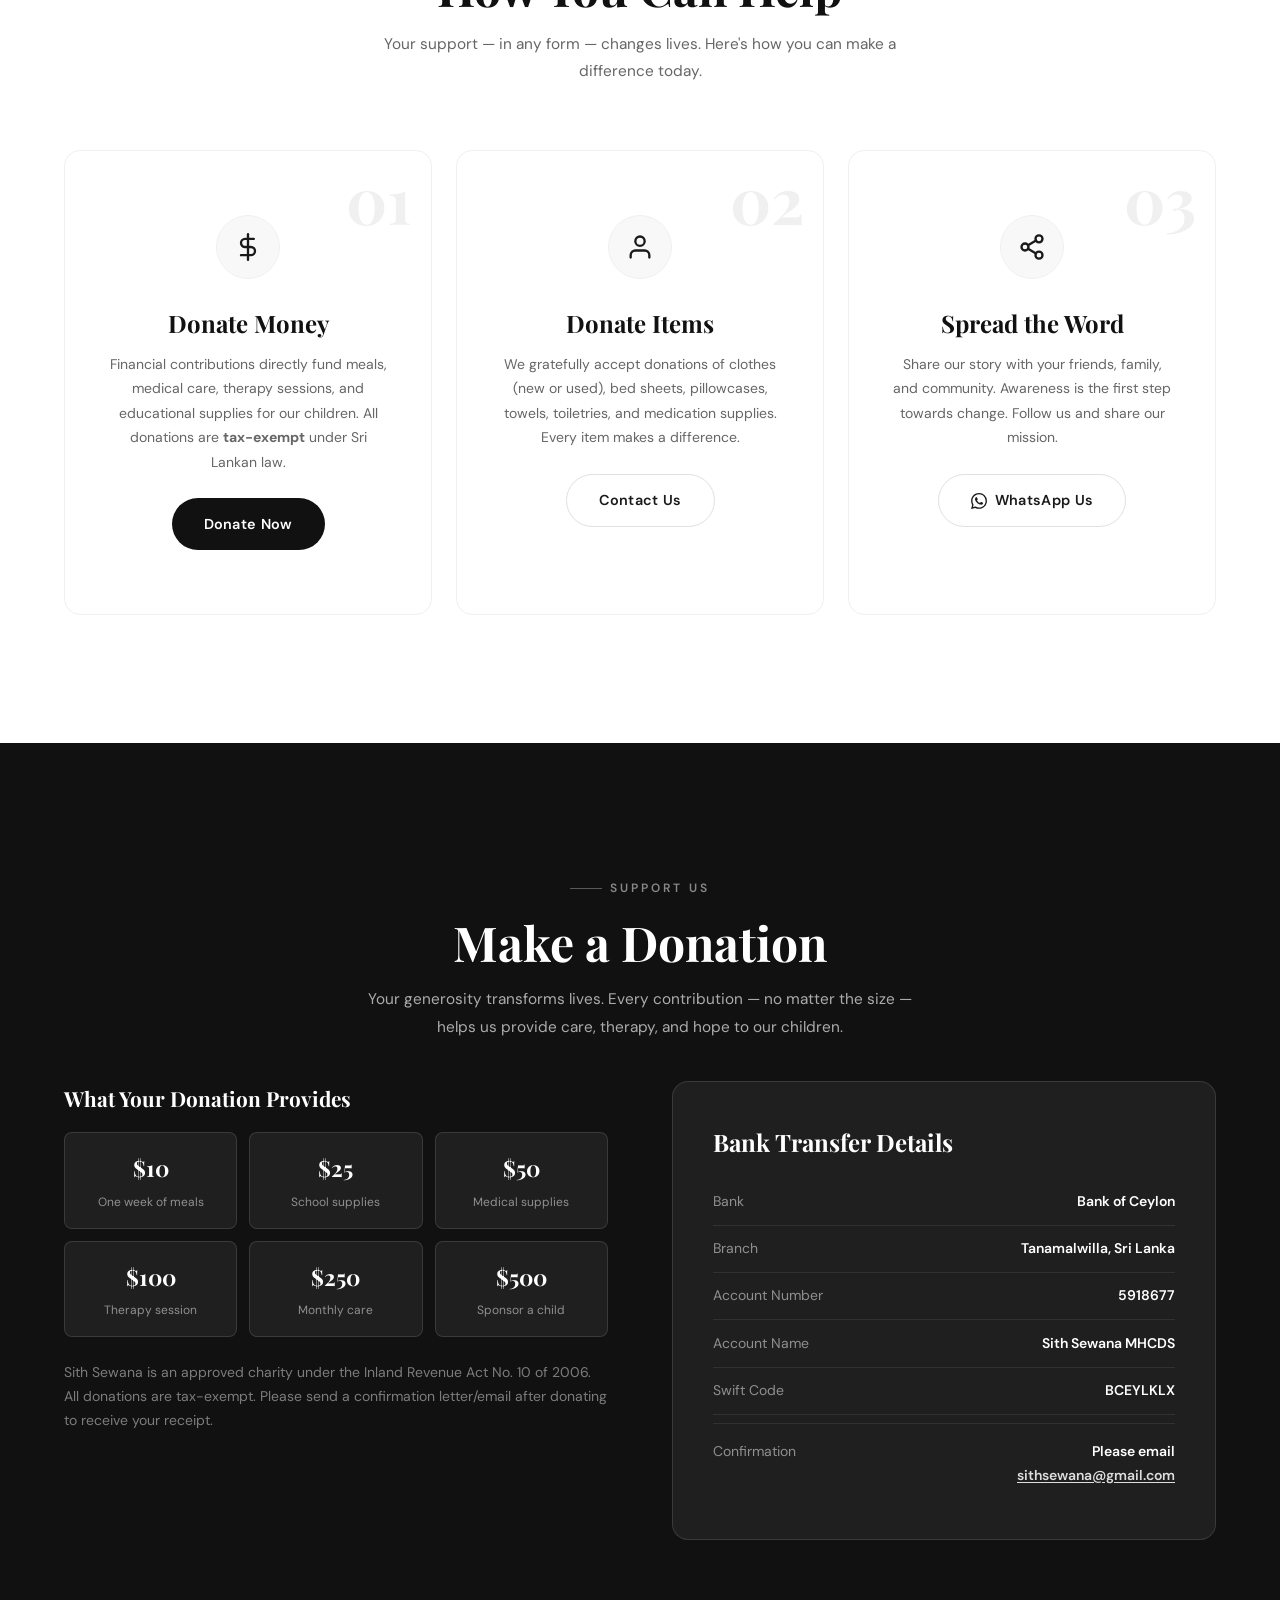
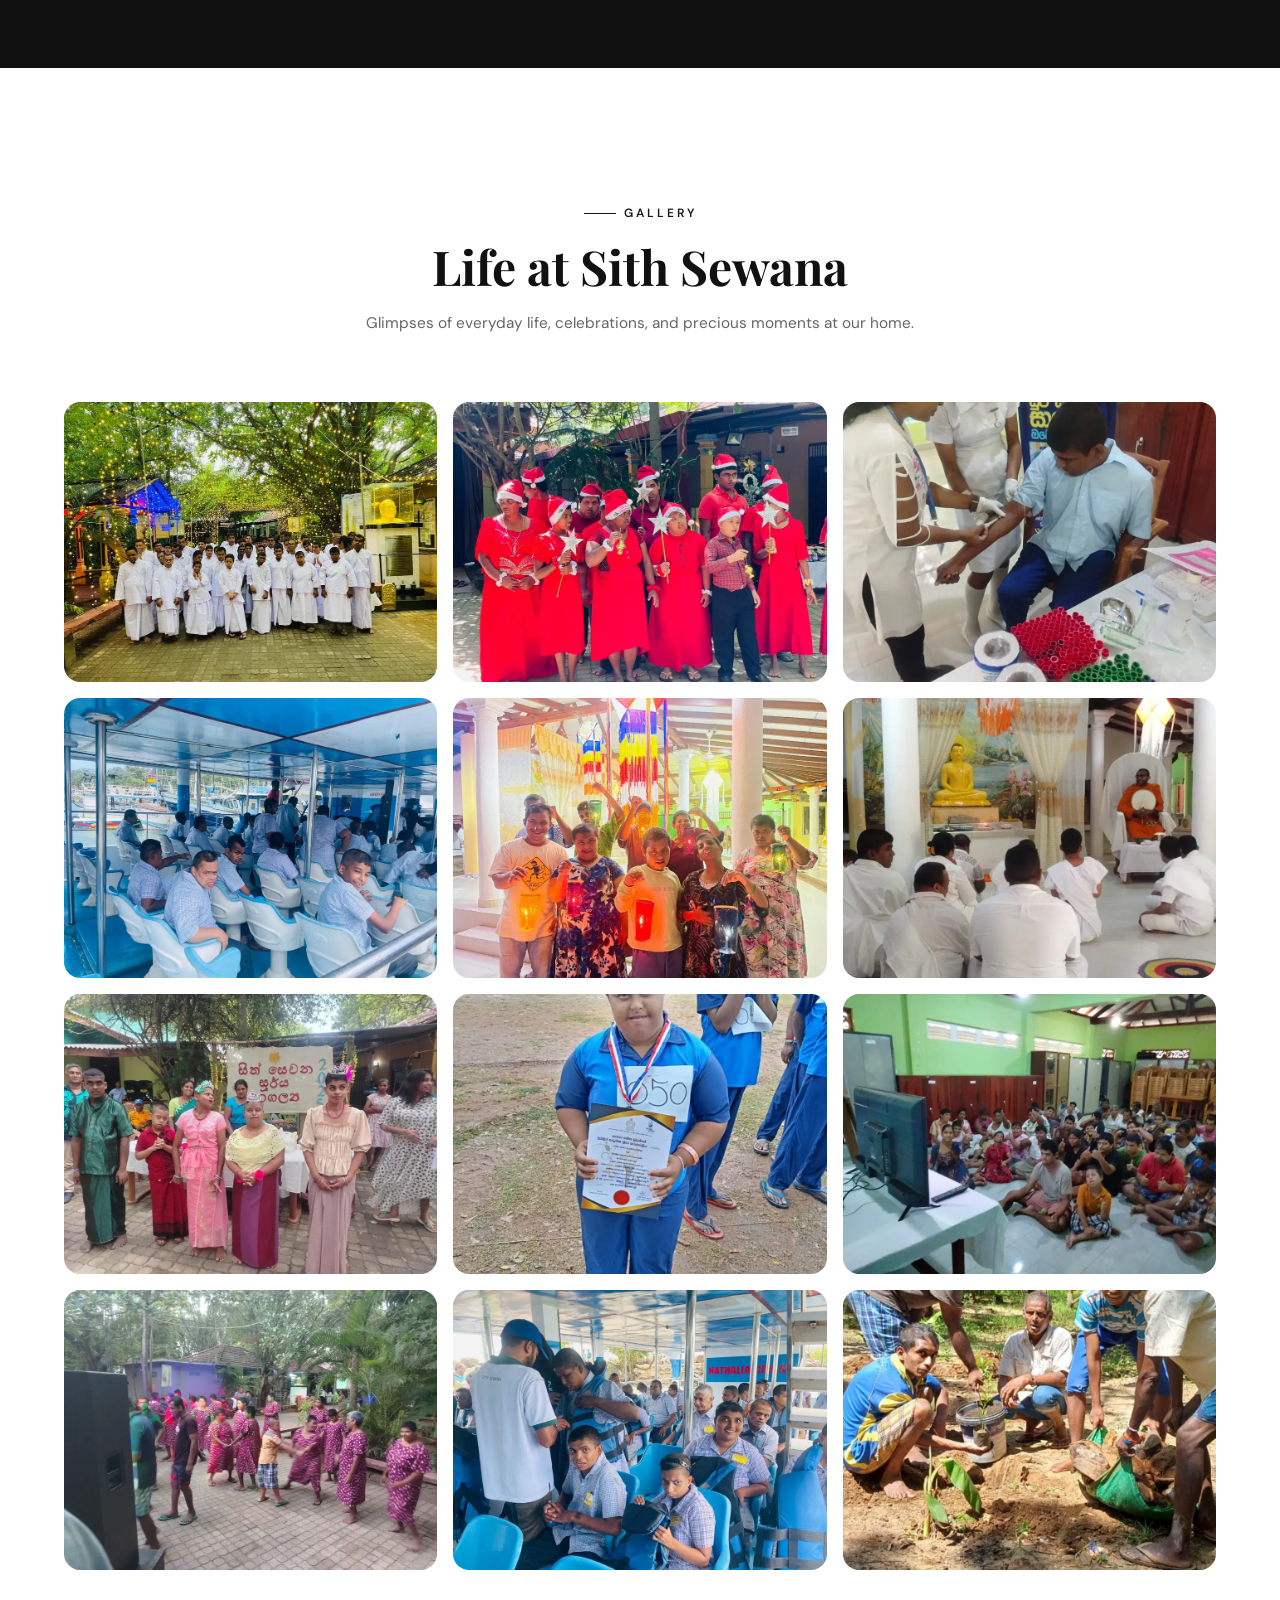
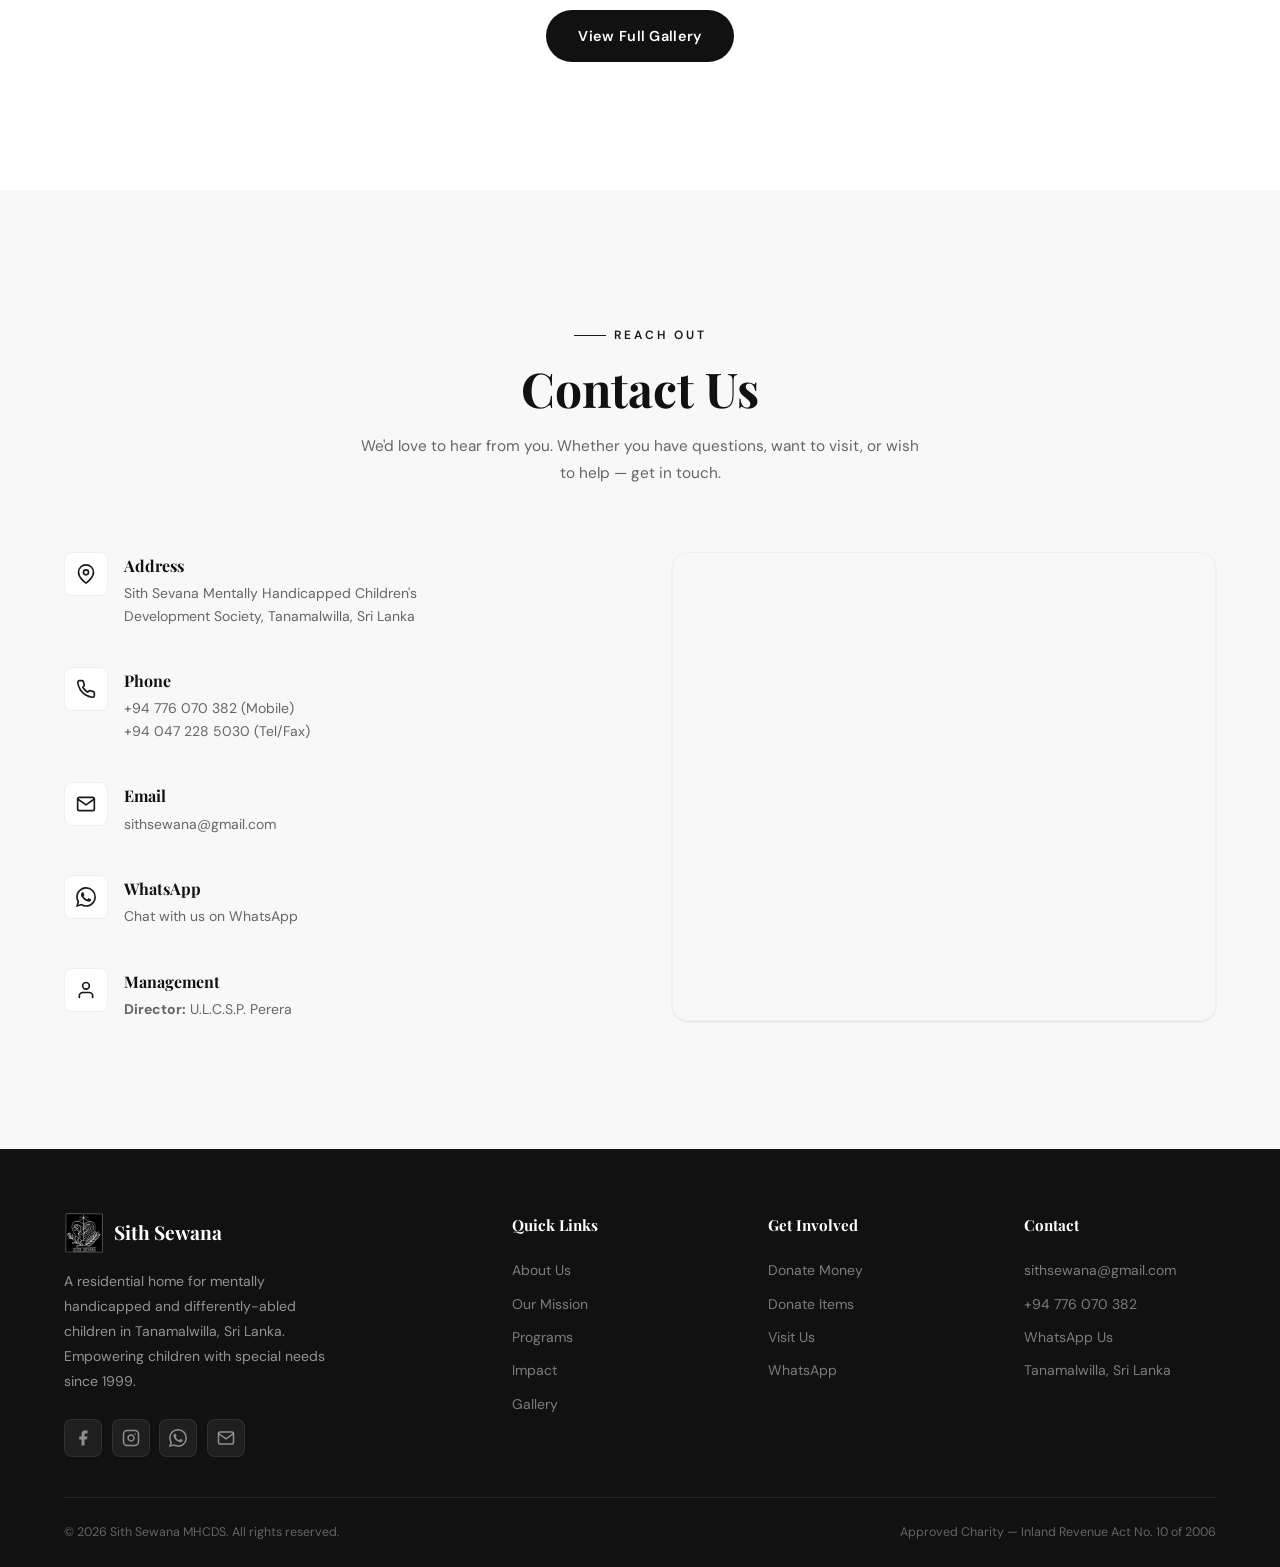
==== commit dceb59a4: "Add files via upload" ====
--- a/index.html
+++ b/index.html
@@ -11,17 +11,20 @@
   <meta name="theme-color" content="#111111">
   <meta name="format-detection" content="telephone=no">
 
+  <!-- Performance: Preload critical hero image -->
+  <link rel="preload" as="image" href="images/hero-bg.webp" fetchpriority="high">
+
   <!-- Canonical & Hreflang -->
-  <link rel="canonical" href="https://isuranga2002.github.io/sithsewana/">
-  <link rel="alternate" hreflang="en" href="https://isuranga2002.github.io/sithsewana/">
-  <link rel="alternate" hreflang="x-default" href="https://isuranga2002.github.io/sithsewana/">
+  <link rel="canonical" href="https://sithsewana.com/">
+  <link rel="alternate" hreflang="en" href="https://sithsewana.com/">
+  <link rel="alternate" hreflang="x-default" href="https://sithsewana.com/">
 
   <!-- Open Graph -->
   <meta property="og:title" content="Sith Sewana — Home for Differently-Abled Children | Tanamalwilla, Sri Lanka">
   <meta property="og:description" content="Sith Sewana is a residential home for 70+ mentally handicapped and differently-abled children in Tanamalwilla, Sri Lanka. Founded in 1999. Donate, volunteer, or spread the word.">
   <meta property="og:type" content="website">
-  <meta property="og:url" content="https://isuranga2002.github.io/sithsewana/">
-  <meta property="og:image" content="https://isuranga2002.github.io/sithsewana/images/hero-bg.webp">
+  <meta property="og:url" content="https://sithsewana.com/">
+  <meta property="og:image" content="https://sithsewana.com/images/hero-bg.webp">
   <meta property="og:image:width" content="1200">
   <meta property="og:image:height" content="630">
   <meta property="og:image:alt" content="Children at Sith Sewana residential home in Tanamalwilla, Sri Lanka">
@@ -32,7 +35,7 @@
   <meta name="twitter:card" content="summary_large_image">
   <meta name="twitter:title" content="Sith Sewana — Home for Differently-Abled Children">
   <meta name="twitter:description" content="Empowering 70+ differently-abled children in Sri Lanka since 1999. Residential care, therapy, and vocational training.">
-  <meta name="twitter:image" content="https://isuranga2002.github.io/sithsewana/images/hero-bg.webp">
+  <meta name="twitter:image" content="https://sithsewana.com/images/hero-bg.webp">
   <meta name="twitter:image:alt" content="Children at Sith Sewana residential home">
 
   <!-- Geo Meta Tags (Local SEO) -->
@@ -57,9 +60,9 @@
     "@type": "NGO",
     "name": "Sith Sewana Mentally Handicapped Children's Development Society",
     "alternateName": ["Sith Sewana MHCDS", "Sith Sewana", "Sith Sevana"],
-    "url": "https://isuranga2002.github.io/sithsewana/",
-    "logo": "https://isuranga2002.github.io/sithsewana/images/logo.png",
-    "image": "https://isuranga2002.github.io/sithsewana/images/hero-bg.webp",
+    "url": "https://sithsewana.com/",
+    "logo": "https://sithsewana.com/images/logo.png",
+    "image": "https://sithsewana.com/images/hero-bg.webp",
     "description": "Sith Sewana is a registered residential home providing care, therapy, education, and vocational training for 70+ mentally handicapped and differently-abled children in Tanamalwilla, Sri Lanka since 1999.",
     "foundingDate": "1999-05-08",
     "founder": {
@@ -105,7 +108,7 @@
     "@context": "https://schema.org",
     "@type": "WebSite",
     "name": "Sith Sewana",
-    "url": "https://isuranga2002.github.io/sithsewana/"
+    "url": "https://sithsewana.com/"
   }
   </script>
 
@@ -119,7 +122,75 @@
         "@type": "ListItem",
         "position": 1,
         "name": "Home",
-        "item": "https://isuranga2002.github.io/sithsewana/"
+        "item": "https://sithsewana.com/"
+      }
+    ]
+  }
+  </script>
+
+  <!-- Structured Data: WebSite with SearchAction (Sitelinks Search Box) -->
+  <script type="application/ld+json">
+  {
+    "@context": "https://schema.org",
+    "@type": "WebSite",
+    "name": "Sith Sewana",
+    "url": "https://sithsewana.com/",
+    "potentialAction": {
+      "@type": "SearchAction",
+      "target": {
+        "@type": "EntryPoint",
+        "urlTemplate": "https://sithsewana.com/?s={search_term_string}"
+      },
+      "query-input": "required name=search_term_string"
+    }
+  }
+  </script>
+
+  <!-- Structured Data: FAQ (boosts Google rich results & AI answers) -->
+  <script type="application/ld+json">
+  {
+    "@context": "https://schema.org",
+    "@type": "FAQPage",
+    "mainEntity": [
+      {
+        "@type": "Question",
+        "name": "What is Sith Sewana?",
+        "acceptedAnswer": {
+          "@type": "Answer",
+          "text": "Sith Sewana is a registered residential home for mentally handicapped and differently-abled children located in Tanamalwilla, Sri Lanka. Founded on 8th May 1999 by Mr. Sarath Lanka Perera, it currently cares for over 70 children, providing residential care, medical services, speech therapy, vocational training, education support, and spiritual well-being programs."
+        }
+      },
+      {
+        "@type": "Question",
+        "name": "How can I donate to Sith Sewana?",
+        "acceptedAnswer": {
+          "@type": "Answer",
+          "text": "You can donate to Sith Sewana via bank transfer to Bank of Ceylon, Tanamalwilla branch, Account Number: 5918677, Account Name: Sith Sewana MHCDS, Swift Code: BCEYLKLX. After donating, please email sithsewana@gmail.com with your confirmation. All donations are tax-exempt under the Inland Revenue Act No. 10 of 2006."
+        }
+      },
+      {
+        "@type": "Question",
+        "name": "Where is Sith Sewana located?",
+        "acceptedAnswer": {
+          "@type": "Answer",
+          "text": "Sith Sewana is located in Tanamalwilla, Moneragala District, Sri Lanka. You can contact them by phone at +94 776 070 382 or by email at sithsewana@gmail.com."
+        }
+      },
+      {
+        "@type": "Question",
+        "name": "What programs does Sith Sewana offer?",
+        "acceptedAnswer": {
+          "@type": "Answer",
+          "text": "Sith Sewana offers six core programs: Residential Care (safe dormitories for boys and girls), Medical Services (knee prosthesis, eye clinics, hearing aids), Speech Therapy, Vocational Training (crafts, envelope making, coconut shell spoon production), Spiritual Well-being (Buddhist temple and multi-faith spaces), and Education Support."
+        }
+      },
+      {
+        "@type": "Question",
+        "name": "How can I volunteer or visit Sith Sewana?",
+        "acceptedAnswer": {
+          "@type": "Answer",
+          "text": "To volunteer or arrange a visit to Sith Sewana, please contact them directly by phone at +94 776 070 382, by WhatsApp at the same number, or by email at sithsewana@gmail.com. You can also follow them on Facebook and Instagram @sithsewana."
+        }
       }
     ]
   }
